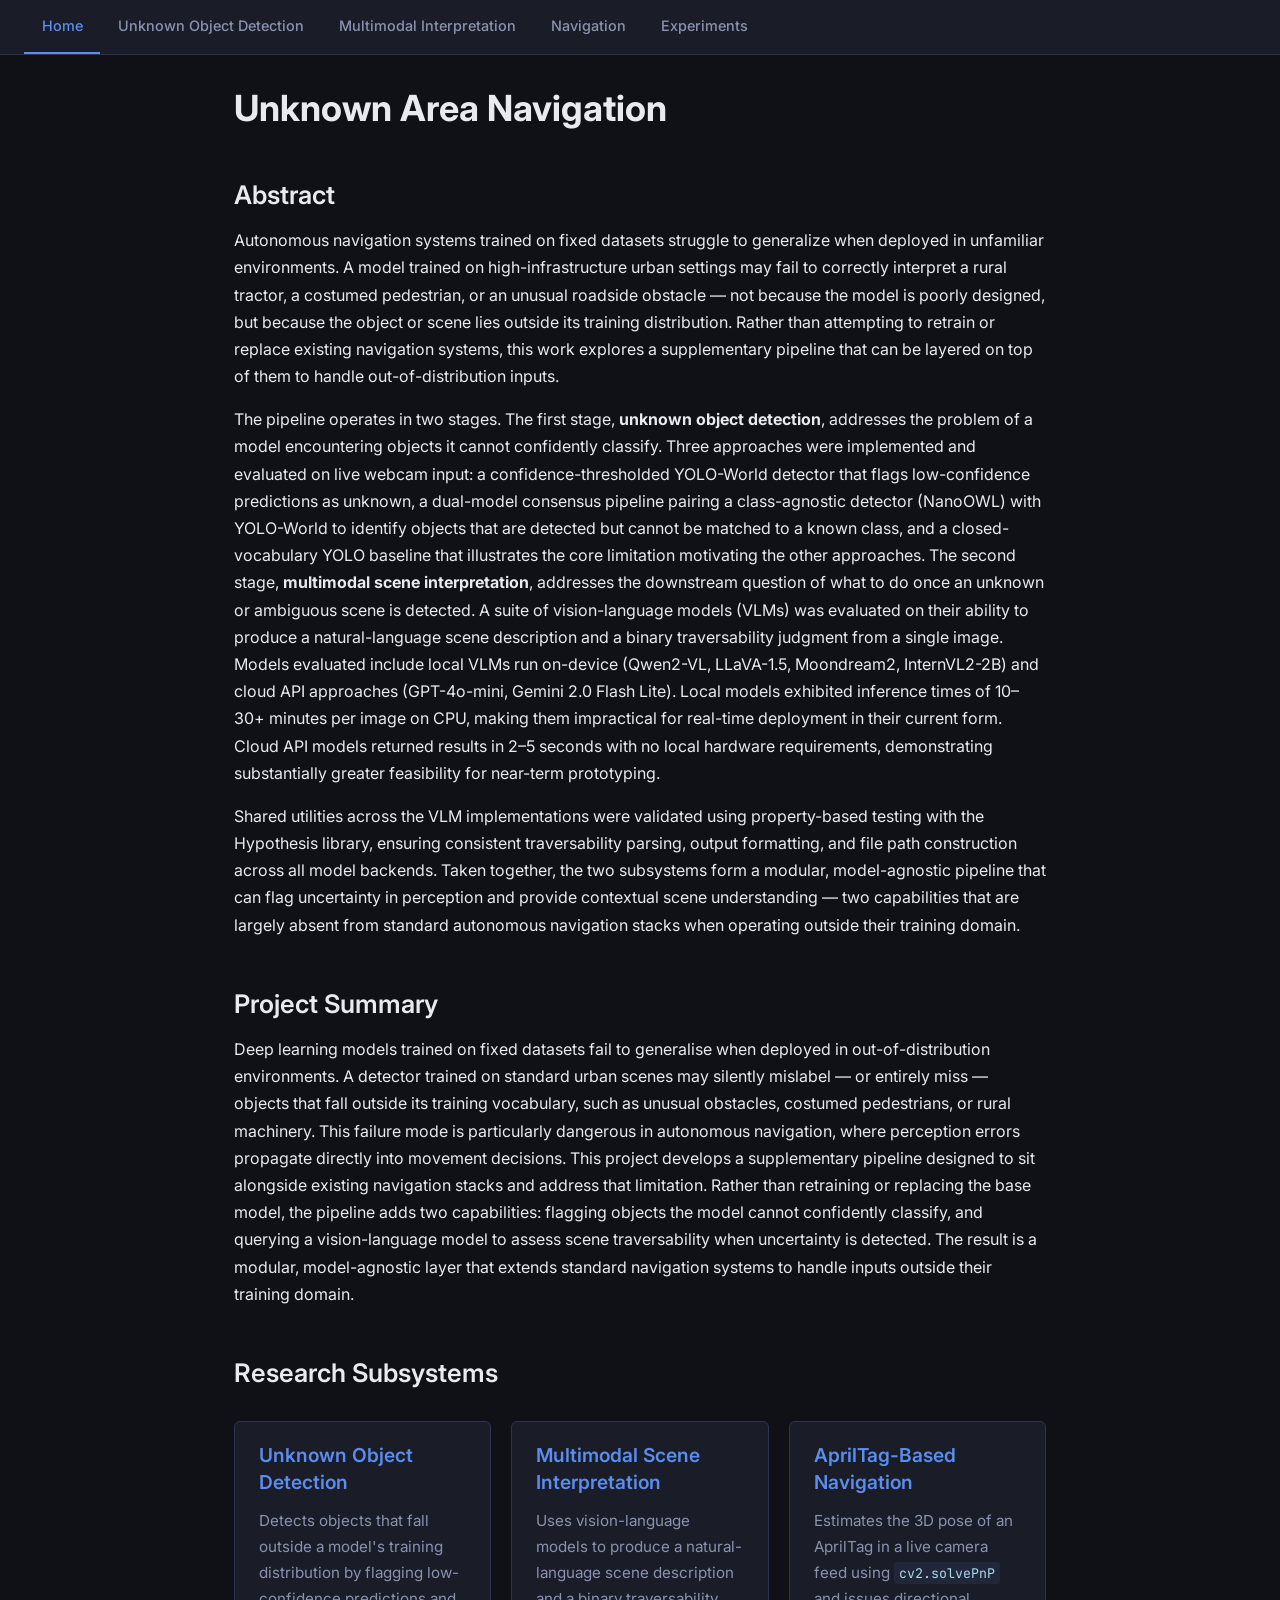
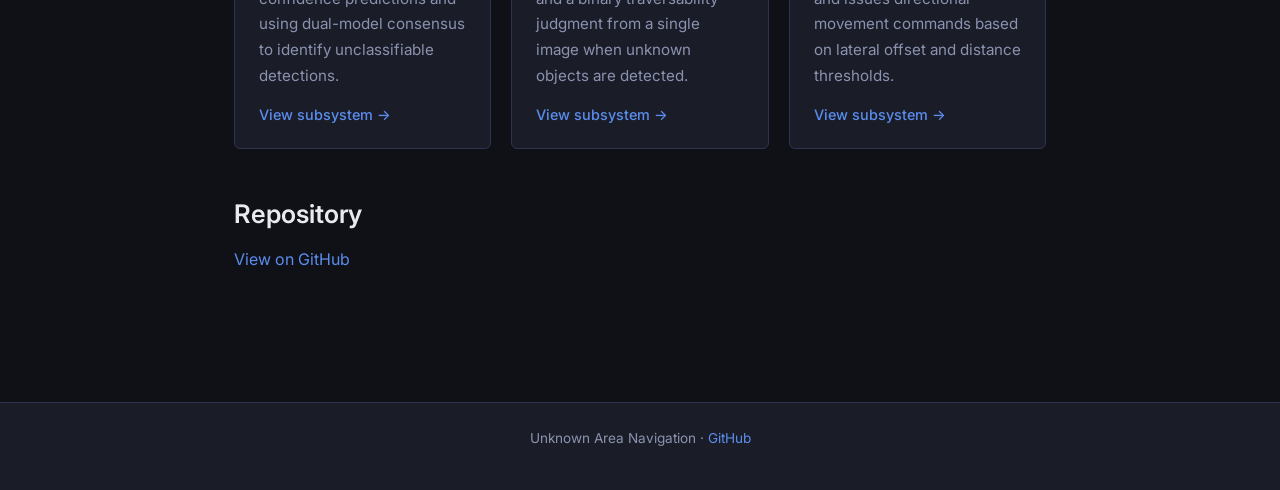
==== index.html @ c80841e6 "feat * added pages setup" ====
<!DOCTYPE html>
<html lang="en">
<head>
  <meta charset="UTF-8">
  <meta name="viewport" content="width=device-width, initial-scale=1">
  <title>Unknown Area Navigation</title>
  <link rel="preconnect" href="https://fonts.googleapis.com">
  <link rel="preconnect" href="https://fonts.gstatic.com" crossorigin>
  <link href="https://fonts.googleapis.com/css2?family=Inter:wght@400;500;600;700&family=JetBrains+Mono:wght@400&display=swap" rel="stylesheet">
  <link rel="stylesheet" href="assets/css/style.css">
</head>
<body>

  <nav class="site-nav">
    <a href="index.html" class="nav-active">Home</a>
    <a href="pages/unknown-object-detection.html">Unknown Object Detection</a>
    <a href="pages/multimodal-interpretation.html">Multimodal Interpretation</a>
    <a href="pages/navigation.html">Navigation</a>
    <a href="pages/experiments.html">Experiments</a>
  </nav>

  <main class="page-content">
    <h1>Unknown Area Navigation</h1>

    <section id="abstract">
      <h2>Abstract</h2>
      <p>
        Autonomous navigation systems trained on fixed datasets struggle to generalize when deployed
        in unfamiliar environments. A model trained on high-infrastructure urban settings may fail to
        correctly interpret a rural tractor, a costumed pedestrian, or an unusual roadside obstacle —
        not because the model is poorly designed, but because the object or scene lies outside its
        training distribution. Rather than attempting to retrain or replace existing navigation
        systems, this work explores a supplementary pipeline that can be layered on top of them to
        handle out-of-distribution inputs.
      </p>
      <p>
        The pipeline operates in two stages. The first stage, <strong>unknown object detection</strong>,
        addresses the problem of a model encountering objects it cannot confidently classify. Three
        approaches were implemented and evaluated on live webcam input: a confidence-thresholded
        YOLO-World detector that flags low-confidence predictions as unknown, a dual-model consensus
        pipeline pairing a class-agnostic detector (NanoOWL) with YOLO-World to identify objects
        that are detected but cannot be matched to a known class, and a closed-vocabulary YOLO
        baseline that illustrates the core limitation motivating the other approaches. The second
        stage, <strong>multimodal scene interpretation</strong>, addresses the downstream question of
        what to do once an unknown or ambiguous scene is detected. A suite of vision-language models
        (VLMs) was evaluated on their ability to produce a natural-language scene description and a
        binary traversability judgment from a single image. Models evaluated include local VLMs run
        on-device (Qwen2-VL, LLaVA-1.5, Moondream2, InternVL2-2B) and cloud API approaches
        (GPT-4o-mini, Gemini 2.0 Flash Lite). Local models exhibited inference times of 10–30+
        minutes per image on CPU, making them impractical for real-time deployment in their current
        form. Cloud API models returned results in 2–5 seconds with no local hardware requirements,
        demonstrating substantially greater feasibility for near-term prototyping.
      </p>
      <p>
        Shared utilities across the VLM implementations were validated using property-based testing
        with the Hypothesis library, ensuring consistent traversability parsing, output formatting,
        and file path construction across all model backends. Taken together, the two subsystems form
        a modular, model-agnostic pipeline that can flag uncertainty in perception and provide
        contextual scene understanding — two capabilities that are largely absent from standard
        autonomous navigation stacks when operating outside their training domain.
      </p>
    </section>

    <section id="summary">
      <h2>Project Summary</h2>
      <p>
        Deep learning models trained on fixed datasets fail to generalise when deployed in
        out-of-distribution environments. A detector trained on standard urban scenes may silently
        mislabel — or entirely miss — objects that fall outside its training vocabulary, such as
        unusual obstacles, costumed pedestrians, or rural machinery. This failure mode is
        particularly dangerous in autonomous navigation, where perception errors propagate directly
        into movement decisions. This project develops a supplementary pipeline designed to sit
        alongside existing navigation stacks and address that limitation. Rather than retraining
        or replacing the base model, the pipeline adds two capabilities: flagging objects the
        model cannot confidently classify, and querying a vision-language model to assess scene
        traversability when uncertainty is detected. The result is a modular, model-agnostic layer
        that extends standard navigation systems to handle inputs outside their training domain.
      </p>
    </section>

    <section id="subsystems">
      <h2>Research Subsystems</h2>
      <div class="subsystem-grid">

        <div class="subsystem-card">
          <h3>Unknown Object Detection</h3>
          <p>
            Detects objects that fall outside a model's training distribution by flagging
            low-confidence predictions and using dual-model consensus to identify unclassifiable
            detections.
          </p>
          <a href="pages/unknown-object-detection.html">View subsystem →</a>
        </div>

        <div class="subsystem-card">
          <h3>Multimodal Scene Interpretation</h3>
          <p>
            Uses vision-language models to produce a natural-language scene description and a
            binary traversability judgment from a single image when unknown objects are detected.
          </p>
          <a href="pages/multimodal-interpretation.html">View subsystem →</a>
        </div>

        <div class="subsystem-card">
          <h3>AprilTag-Based Navigation</h3>
          <p>
            Estimates the 3D pose of an AprilTag in a live camera feed using
            <code>cv2.solvePnP</code> and issues directional movement commands based on lateral
            offset and distance thresholds.
          </p>
          <a href="pages/navigation.html">View subsystem →</a>
        </div>

      </div>
    </section>

    <section id="links">
      <h2>Repository</h2>
      <p>
        <a href="https://github.com/ivantorriani/unknown-area-navigation">View on GitHub</a>
      </p>
    </section>

  </main>

  <footer class="site-footer">
    <p>Unknown Area Navigation · <a href="https://github.com/ivantorriani/unknown-area-navigation">GitHub</a></p>
  </footer>

</body>
</html>
---- assets/css/style.css ----
/*
 * style.css — Shared stylesheet for Unknown Area Navigation research website
 *
 * Google Fonts (loaded via <link> in each HTML <head>):
 *   Inter:       https://fonts.googleapis.com/css2?family=Inter:wght@400;500;600;700&display=swap
 *   JetBrains Mono: https://fonts.googleapis.com/css2?family=JetBrains+Mono:wght@400&display=swap
 */

/* ─── Custom Properties ─────────────────────────────────────────────────── */

:root {
  --bg:              #0f1117;
  --surface:         #1a1d27;
  --surface-raised:  #22263a;
  --border:          #2e3350;
  --text-primary:    #e8eaf0;
  --text-secondary:  #8b92b0;
  --accent:          #5b8dee;
  --accent-hover:    #7aa3f5;
  --success-tint:    #1e3a2f;
  --error-tint:      #3a1e1e;
}

/* ─── Reset / Base ───────────────────────────────────────────────────────── */

*,
*::before,
*::after {
  box-sizing: border-box;
  margin: 0;
  padding: 0;
}

html {
  scroll-behavior: smooth;
}

body {
  background-color: var(--bg);
  color: var(--text-primary);
  font-family: 'Inter', system-ui, -apple-system, sans-serif;
  font-size: 1rem;
  line-height: 1.7;
  min-height: 100vh;
}

/* ─── Typography ─────────────────────────────────────────────────────────── */

h1 {
  font-size: 2.25rem;
  font-weight: 700;
  line-height: 1.2;
  margin-bottom: 1.5rem;
}

h2 {
  font-size: 1.6rem;
  font-weight: 600;
  line-height: 1.3;
  margin-top: 3rem;
  margin-bottom: 1rem;
}

h3 {
  font-size: 1.2rem;
  font-weight: 600;
  line-height: 1.4;
  margin-top: 1.5rem;
  margin-bottom: 0.75rem;
}

p {
  margin-bottom: 1rem;
}

ul,
ol {
  margin-bottom: 1rem;
  padding-left: 1.5rem;
}

li {
  margin-bottom: 0.35rem;
}

a {
  color: var(--accent);
  text-decoration: none;
  transition: color 0.15s;
}

a:hover {
  color: var(--accent-hover);
}

/* ─── Navigation Bar ─────────────────────────────────────────────────────── */

.site-nav {
  position: sticky;
  top: 0;
  background: var(--surface);
  border-bottom: 1px solid var(--border);
  padding: 0 1.5rem;
  display: flex;
  flex-wrap: wrap;
  gap: 0;
  z-index: 100;
}

.site-nav a {
  display: inline-block;
  padding: 0.85rem 1.1rem;
  color: var(--text-secondary);
  text-decoration: none;
  font-size: 0.9rem;
  font-weight: 500;
  border-bottom: 2px solid transparent;
  transition: color 0.15s, border-color 0.15s;
  white-space: nowrap;
}

.site-nav a:hover {
  color: var(--text-primary);
  border-bottom-color: transparent;
}

.site-nav a.nav-active {
  color: var(--accent);
  border-bottom-color: var(--accent);
}

/* ─── Page Content ───────────────────────────────────────────────────────── */

.page-content {
  max-width: 860px;
  margin: 0 auto;
  padding: 2rem 1.5rem;
}

/* ─── Footer ─────────────────────────────────────────────────────────────── */

.site-footer {
  background: var(--surface);
  border-top: 1px solid var(--border);
  padding: 1.5rem;
  text-align: center;
  color: var(--text-secondary);
  font-size: 0.85rem;
  margin-top: 4rem;
}

.site-footer a {
  color: var(--accent);
}

.site-footer a:hover {
  color: var(--accent-hover);
}

/* ─── Tables ─────────────────────────────────────────────────────────────── */

.table-wrapper {
  overflow-x: auto;
  margin-bottom: 1.5rem;
  border-radius: 4px;
}

.data-table {
  width: 100%;
  border-collapse: collapse;
  font-size: 0.9rem;
}

.data-table th {
  background: var(--surface-raised);
  color: var(--text-primary);
  font-weight: 600;
  text-align: left;
  padding: 0.65rem 0.9rem;
  border: 1px solid var(--border);
}

.data-table td {
  padding: 0.6rem 0.9rem;
  border: 1px solid var(--border);
  color: #c8cce0;
}

.data-table tbody tr:nth-child(even) {
  background: var(--surface);
}

.data-table tbody tr:hover {
  background: var(--surface-raised);
}

/* Result row classes for experiments accuracy table */
.data-table tr.result-correct {
  background: var(--success-tint);
}

.data-table tr.result-incorrect {
  background: var(--error-tint);
}

/* Keep result row colors on hover */
.data-table tr.result-correct:hover {
  background: var(--success-tint);
  filter: brightness(1.1);
}

.data-table tr.result-incorrect:hover {
  background: var(--error-tint);
  filter: brightness(1.1);
}

/* ─── Inline Code ────────────────────────────────────────────────────────── */

code {
  font-family: 'JetBrains Mono', 'Fira Code', 'Cascadia Code', monospace;
  font-size: 0.875em;
  background: var(--surface-raised);
  color: #a8d8ea;
  padding: 0.15em 0.4em;
  border-radius: 3px;
}

/* ─── Subsystem Cards (Landing Page) ─────────────────────────────────────── */

.subsystem-grid {
  display: grid;
  grid-template-columns: repeat(auto-fit, minmax(240px, 1fr));
  gap: 1.25rem;
  margin: 2rem 0;
}

.subsystem-card {
  background: var(--surface);
  border: 1px solid var(--border);
  border-radius: 6px;
  padding: 1.25rem 1.5rem;
}

.subsystem-card h3 {
  margin-top: 0;
  color: var(--accent);
}

.subsystem-card p {
  color: var(--text-secondary);
  font-size: 0.95rem;
  margin-bottom: 0.75rem;
}

.subsystem-card a {
  font-size: 0.9rem;
  font-weight: 500;
}

/* ─── Utility ────────────────────────────────────────────────────────────── */

.table-note {
  font-size: 0.85rem;
  color: var(--text-secondary);
  margin-top: 0.5rem;
}

section {
  margin-bottom: 2rem;
}

/* ─── Responsive / No Horizontal Overflow ────────────────────────────────── */

@media (min-width: 1024px) {
  body {
    overflow-x: hidden;
  }

  .page-content {
    /* Already constrained to 860px; ensure no overflow at wide viewports */
    width: 100%;
  }
}

@media (max-width: 600px) {
  h1 {
    font-size: 1.75rem;
  }

  h2 {
    font-size: 1.35rem;
  }

  .site-nav {
    padding: 0 0.5rem;
  }

  .site-nav a {
    padding: 0.7rem 0.6rem;
    font-size: 0.8rem;
  }

  .page-content {
    padding: 1.5rem 1rem;
  }
}
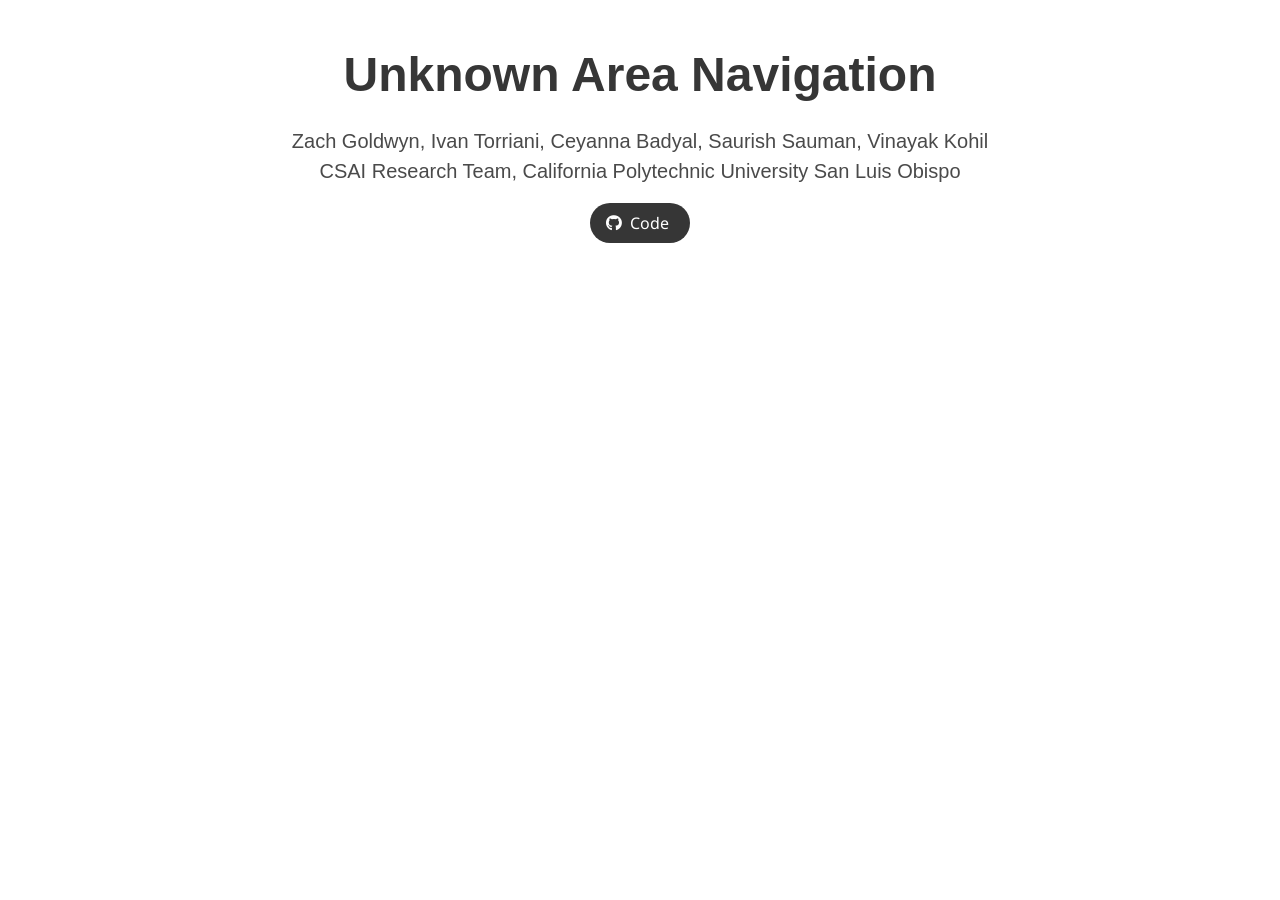
==== commit fe894d52: "Add Nerfies-style landing page and remove stale pages Landing page now uses the Nerfies template (ti" ====
--- a/index.html
+++ b/index.html
@@ -1,131 +1,63 @@
 <!DOCTYPE html>
 <html lang="en">
 <head>
-  <meta charset="UTF-8">
+  <meta charset="utf-8">
   <meta name="viewport" content="width=device-width, initial-scale=1">
   <title>Unknown Area Navigation</title>
-  <link rel="preconnect" href="https://fonts.googleapis.com">
-  <link rel="preconnect" href="https://fonts.gstatic.com" crossorigin>
-  <link href="https://fonts.googleapis.com/css2?family=Inter:wght@400;500;600;700&family=JetBrains+Mono:wght@400&display=swap" rel="stylesheet">
-  <link rel="stylesheet" href="assets/css/style.css">
+
+  <link href="https://fonts.googleapis.com/css?family=Google+Sans|Noto+Sans|Castoro" rel="stylesheet">
+  <link rel="stylesheet" href="assets/css/bulma.min.css">
+  <link rel="stylesheet" href="https://cdnjs.cloudflare.com/ajax/libs/font-awesome/6.4.0/css/all.min.css">
+  <link rel="stylesheet" href="assets/css/nerfies.css">
 </head>
 <body>
 
-  <nav class="site-nav">
-    <a href="index.html" class="nav-active">Home</a>
-    <a href="pages/unknown-object-detection.html">Unknown Object Detection</a>
-    <a href="pages/multimodal-interpretation.html">Multimodal Interpretation</a>
-    <a href="pages/navigation.html">Navigation</a>
-    <a href="pages/experiments.html">Experiments</a>
-  </nav>
+<section class="hero">
+  <div class="hero-body">
+    <div class="container is-max-desktop">
+      <div class="columns is-centered">
+        <div class="column has-text-centered">
+          <h1 class="title is-1 publication-title">Unknown Area Navigation</h1>
+          <div class="is-size-5 publication-authors">
+            <span class="author-block">Zach Goldwyn,</span>
+            <span class="author-block">Ivan Torriani,</span>
+            <span class="author-block">Ceyanna Badyal,</span>
+            <span class="author-block">Saurish Sauman,</span>
+            <span class="author-block">Vinayak Kohil</span>
+          </div>
 
-  <main class="page-content">
-    <h1>Unknown Area Navigation</h1>
+          <div class="is-size-5 publication-authors">
+            <span class="author-block">CSAI Research Team, California Polytechnic University San Luis Obispo</span>
+          </div>
 
-    <section id="abstract">
-      <h2>Abstract</h2>
-      <p>
-        Autonomous navigation systems trained on fixed datasets struggle to generalize when deployed
-        in unfamiliar environments. A model trained on high-infrastructure urban settings may fail to
-        correctly interpret a rural tractor, a costumed pedestrian, or an unusual roadside obstacle —
-        not because the model is poorly designed, but because the object or scene lies outside its
-        training distribution. Rather than attempting to retrain or replace existing navigation
-        systems, this work explores a supplementary pipeline that can be layered on top of them to
-        handle out-of-distribution inputs.
-      </p>
-      <p>
-        The pipeline operates in two stages. The first stage, <strong>unknown object detection</strong>,
-        addresses the problem of a model encountering objects it cannot confidently classify. Three
-        approaches were implemented and evaluated on live webcam input: a confidence-thresholded
-        YOLO-World detector that flags low-confidence predictions as unknown, a dual-model consensus
-        pipeline pairing a class-agnostic detector (NanoOWL) with YOLO-World to identify objects
-        that are detected but cannot be matched to a known class, and a closed-vocabulary YOLO
-        baseline that illustrates the core limitation motivating the other approaches. The second
-        stage, <strong>multimodal scene interpretation</strong>, addresses the downstream question of
-        what to do once an unknown or ambiguous scene is detected. A suite of vision-language models
-        (VLMs) was evaluated on their ability to produce a natural-language scene description and a
-        binary traversability judgment from a single image. Models evaluated include local VLMs run
-        on-device (Qwen2-VL, LLaVA-1.5, Moondream2, InternVL2-2B) and cloud API approaches
-        (GPT-4o-mini, Gemini 2.0 Flash Lite). Local models exhibited inference times of 10–30+
-        minutes per image on CPU, making them impractical for real-time deployment in their current
-        form. Cloud API models returned results in 2–5 seconds with no local hardware requirements,
-        demonstrating substantially greater feasibility for near-term prototyping.
-      </p>
-      <p>
-        Shared utilities across the VLM implementations were validated using property-based testing
-        with the Hypothesis library, ensuring consistent traversability parsing, output formatting,
-        and file path construction across all model backends. Taken together, the two subsystems form
-        a modular, model-agnostic pipeline that can flag uncertainty in perception and provide
-        contextual scene understanding — two capabilities that are largely absent from standard
-        autonomous navigation stacks when operating outside their training domain.
-      </p>
-    </section>
+          <div class="column has-text-centered">
+            <div class="publication-links">
+              <span class="link-block">
+                <a href="https://github.com/calpoly-csai/unknown-area-navigation"
+                   class="external-link button is-normal is-rounded is-dark">
+                  <span class="icon">
+                      <i class="fab fa-github"></i>
+                  </span>
+                  <span>Code</span>
+                </a>
+              </span>
+            </div>
+          </div>
+        </div>
+      </div>
+    </div>
+  </div>
+</section>
 
-    <section id="summary">
-      <h2>Project Summary</h2>
-      <p>
-        Deep learning models trained on fixed datasets fail to generalise when deployed in
-        out-of-distribution environments. A detector trained on standard urban scenes may silently
-        mislabel — or entirely miss — objects that fall outside its training vocabulary, such as
-        unusual obstacles, costumed pedestrians, or rural machinery. This failure mode is
-        particularly dangerous in autonomous navigation, where perception errors propagate directly
-        into movement decisions. This project develops a supplementary pipeline designed to sit
-        alongside existing navigation stacks and address that limitation. Rather than retraining
-        or replacing the base model, the pipeline adds two capabilities: flagging objects the
-        model cannot confidently classify, and querying a vision-language model to assess scene
-        traversability when uncertainty is detected. The result is a modular, model-agnostic layer
-        that extends standard navigation systems to handle inputs outside their training domain.
-      </p>
-    </section>
-
-    <section id="subsystems">
-      <h2>Research Subsystems</h2>
-      <div class="subsystem-grid">
-
-        <div class="subsystem-card">
-          <h3>Unknown Object Detection</h3>
-          <p>
-            Detects objects that fall outside a model's training distribution by flagging
-            low-confidence predictions and using dual-model consensus to identify unclassifiable
-            detections.
-          </p>
-          <a href="pages/unknown-object-detection.html">View subsystem →</a>
-        </div>
-
-        <div class="subsystem-card">
-          <h3>Multimodal Scene Interpretation</h3>
-          <p>
-            Uses vision-language models to produce a natural-language scene description and a
-            binary traversability judgment from a single image when unknown objects are detected.
-          </p>
-          <a href="pages/multimodal-interpretation.html">View subsystem →</a>
-        </div>
-
-        <div class="subsystem-card">
-          <h3>AprilTag-Based Navigation</h3>
-          <p>
-            Estimates the 3D pose of an AprilTag in a live camera feed using
-            <code>cv2.solvePnP</code> and issues directional movement commands based on lateral
-            offset and distance thresholds.
-          </p>
-          <a href="pages/navigation.html">View subsystem →</a>
-        </div>
-
-      </div>
-    </section>
-
-    <section id="links">
-      <h2>Repository</h2>
-      <p>
-        <a href="https://github.com/ivantorriani/unknown-area-navigation">View on GitHub</a>
-      </p>
-    </section>
-
-  </main>
-
-  <footer class="site-footer">
-    <p>Unknown Area Navigation · <a href="https://github.com/ivantorriani/unknown-area-navigation">GitHub</a></p>
-  </footer>
+<section class="hero teaser">
+  <div class="container is-max-desktop">
+    <div class="hero-body">
+      <video id="teaser" autoplay muted loop playsinline height="100%">
+        <source src="src/demo/demo.mp4" type="video/mp4">
+      </video>
+    </div>
+  </div>
+</section>
 
 </body>
 </html>
--- a/assets/css/nerfies.css
+++ b/assets/css/nerfies.css
@@ -0,0 +1,157 @@
+body {
+  font-family: 'Noto Sans', sans-serif;
+}
+
+
+.footer .icon-link {
+    font-size: 25px;
+    color: #000;
+}
+
+.link-block a {
+    margin-top: 5px;
+    margin-bottom: 5px;
+}
+
+.dnerf {
+  font-variant: small-caps;
+}
+
+
+.teaser .hero-body {
+  padding-top: 0;
+  padding-bottom: 3rem;
+}
+
+.teaser {
+  font-family: 'Google Sans', sans-serif;
+}
+
+
+.publication-title {
+}
+
+.publication-banner {
+  max-height: parent;
+
+}
+
+.publication-banner video {
+  position: relative;
+  left: auto;
+  top: auto;
+  transform: none;
+  object-fit: fit;
+}
+
+.publication-header .hero-body {
+}
+
+.publication-title {
+    font-family: 'Google Sans', sans-serif;
+}
+
+.publication-authors {
+    font-family: 'Google Sans', sans-serif;
+}
+
+.publication-venue {
+    color: #555;
+    width: fit-content;
+    font-weight: bold;
+}
+
+.publication-awards {
+    color: #ff3860;
+    width: fit-content;
+    font-weight: bolder;
+}
+
+.publication-authors {
+}
+
+.publication-authors a {
+   color: hsl(204, 86%, 53%) !important;
+}
+
+.publication-authors a:hover {
+    text-decoration: underline;
+}
+
+.author-block {
+  display: inline-block;
+}
+
+.publication-banner img {
+}
+
+.publication-authors {
+  /*color: #4286f4;*/
+}
+
+.publication-video {
+    position: relative;
+    width: 100%;
+    height: 0;
+    padding-bottom: 56.25%;
+
+    overflow: hidden;
+    border-radius: 10px !important;
+}
+
+.publication-video iframe {
+    position: absolute;
+    top: 0;
+    left: 0;
+    width: 100%;
+    height: 100%;
+}
+
+.publication-body img {
+}
+
+.results-carousel {
+  overflow: hidden;
+}
+
+.results-carousel .item {
+  margin: 5px;
+  overflow: hidden;
+  border: 1px solid #bbb;
+  border-radius: 10px;
+  padding: 0;
+  font-size: 0;
+}
+
+.results-carousel video {
+  margin: 0;
+}
+
+
+.interpolation-panel {
+  background: #f5f5f5;
+  border-radius: 10px;
+}
+
+.interpolation-panel .interpolation-image {
+  width: 100%;
+  border-radius: 5px;
+}
+
+.interpolation-video-column {
+}
+
+.interpolation-panel .slider {
+  margin: 0 !important;
+}
+
+.interpolation-panel .slider {
+  margin: 0 !important;
+}
+
+#interpolation-image-wrapper {
+  width: 100%;
+}
+#interpolation-image-wrapper img {
+  border-radius: 5px;
+}
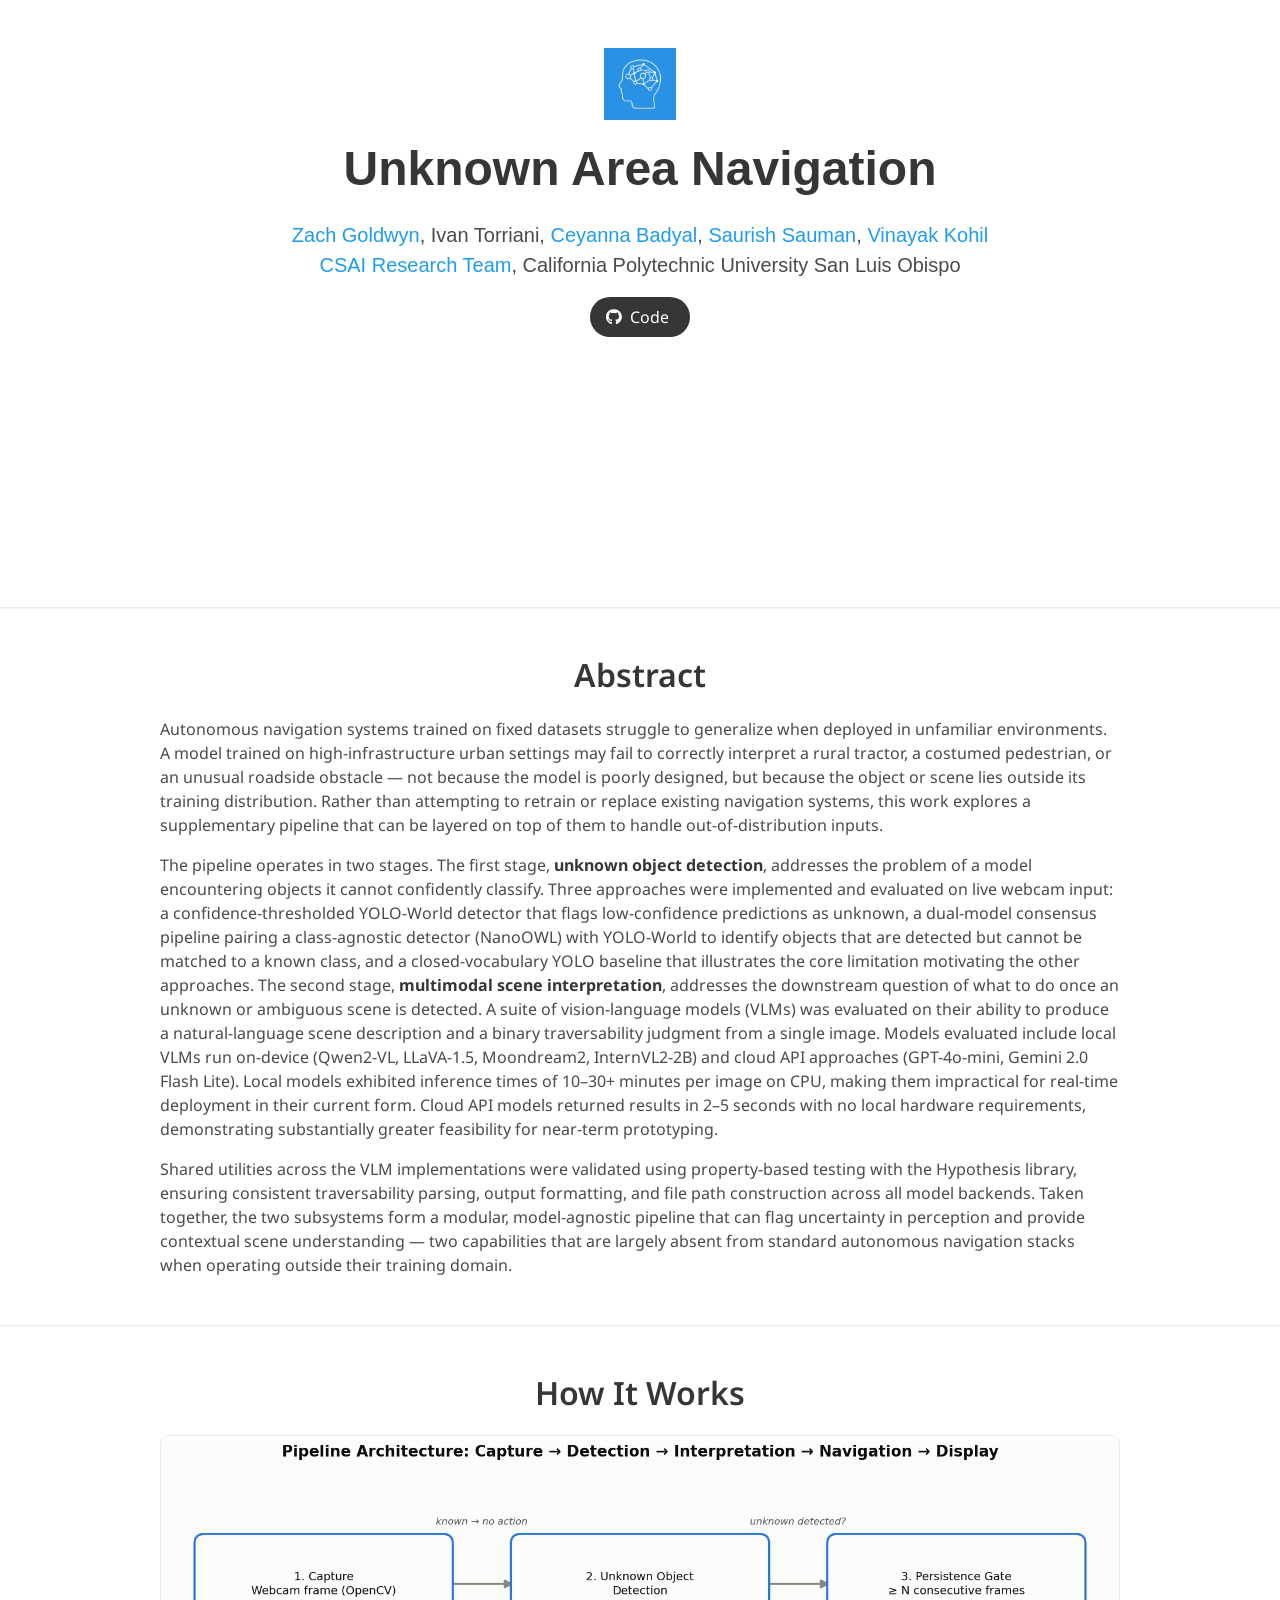
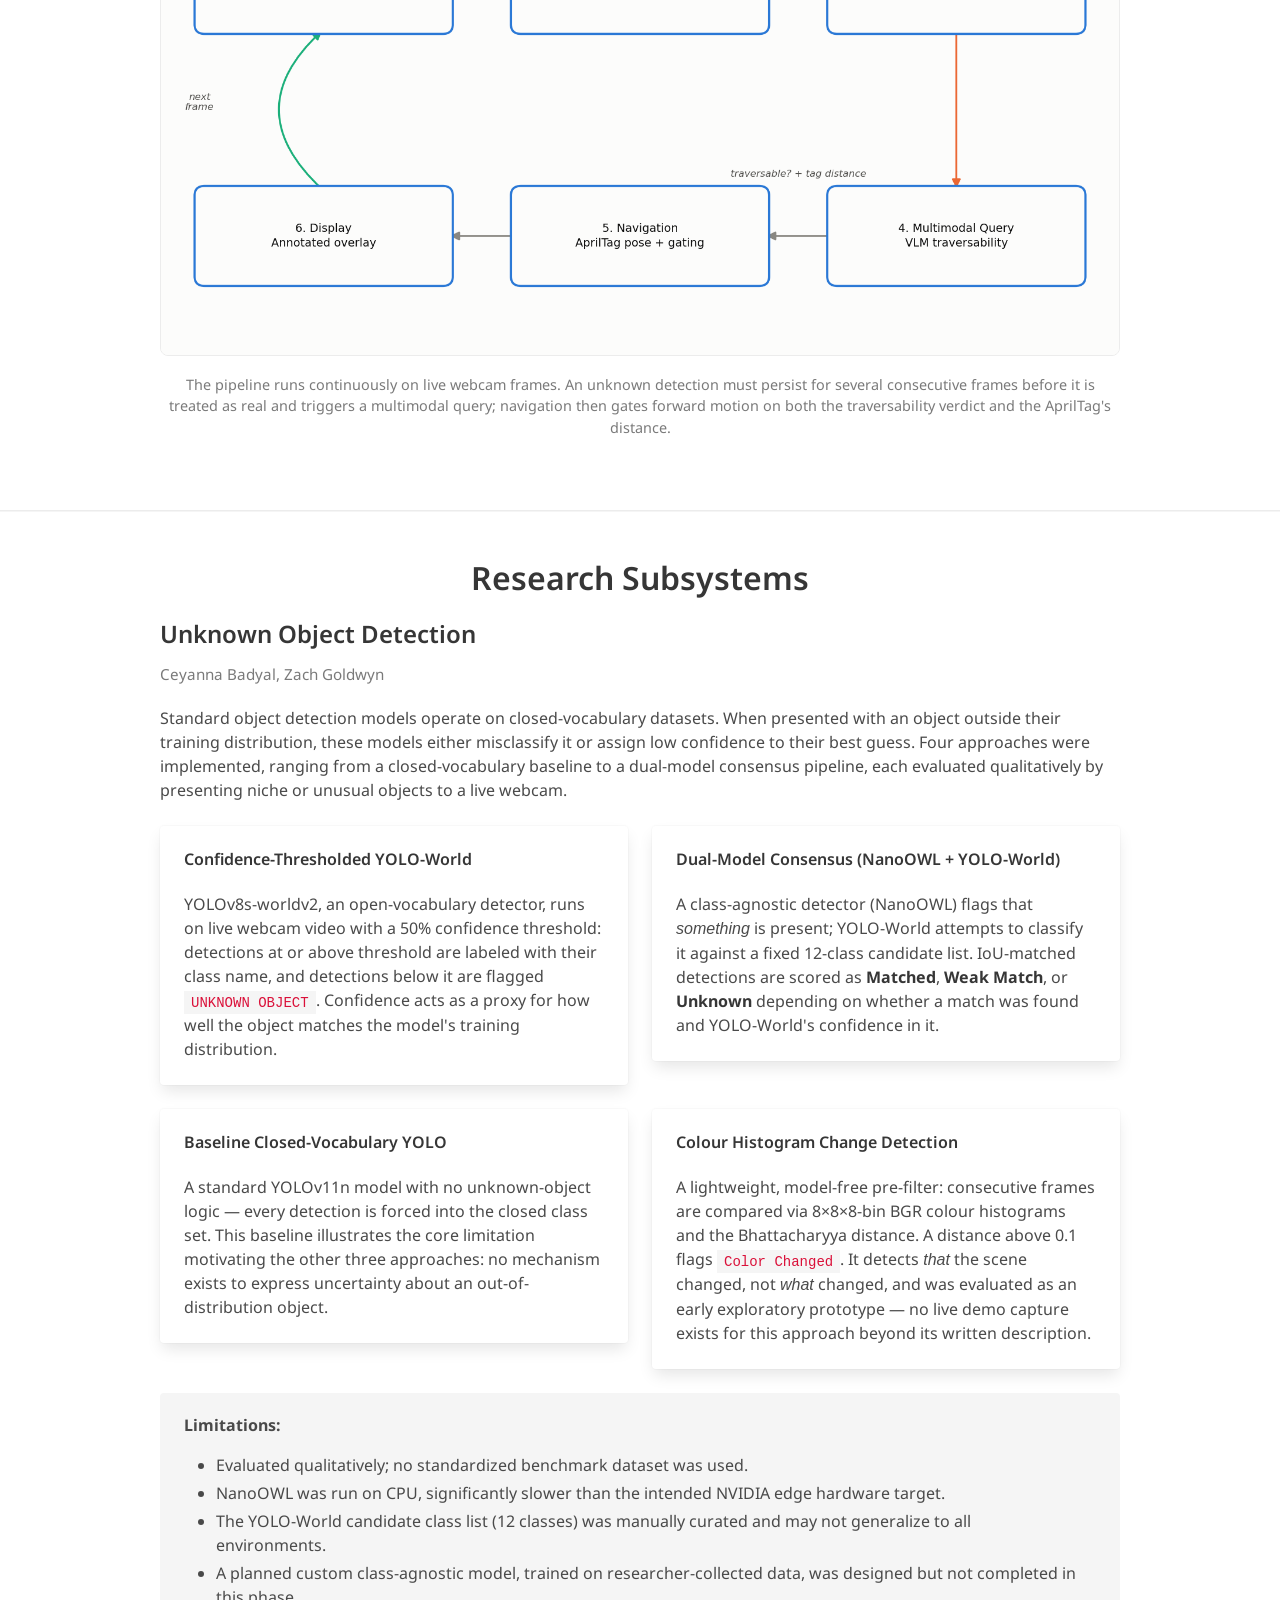
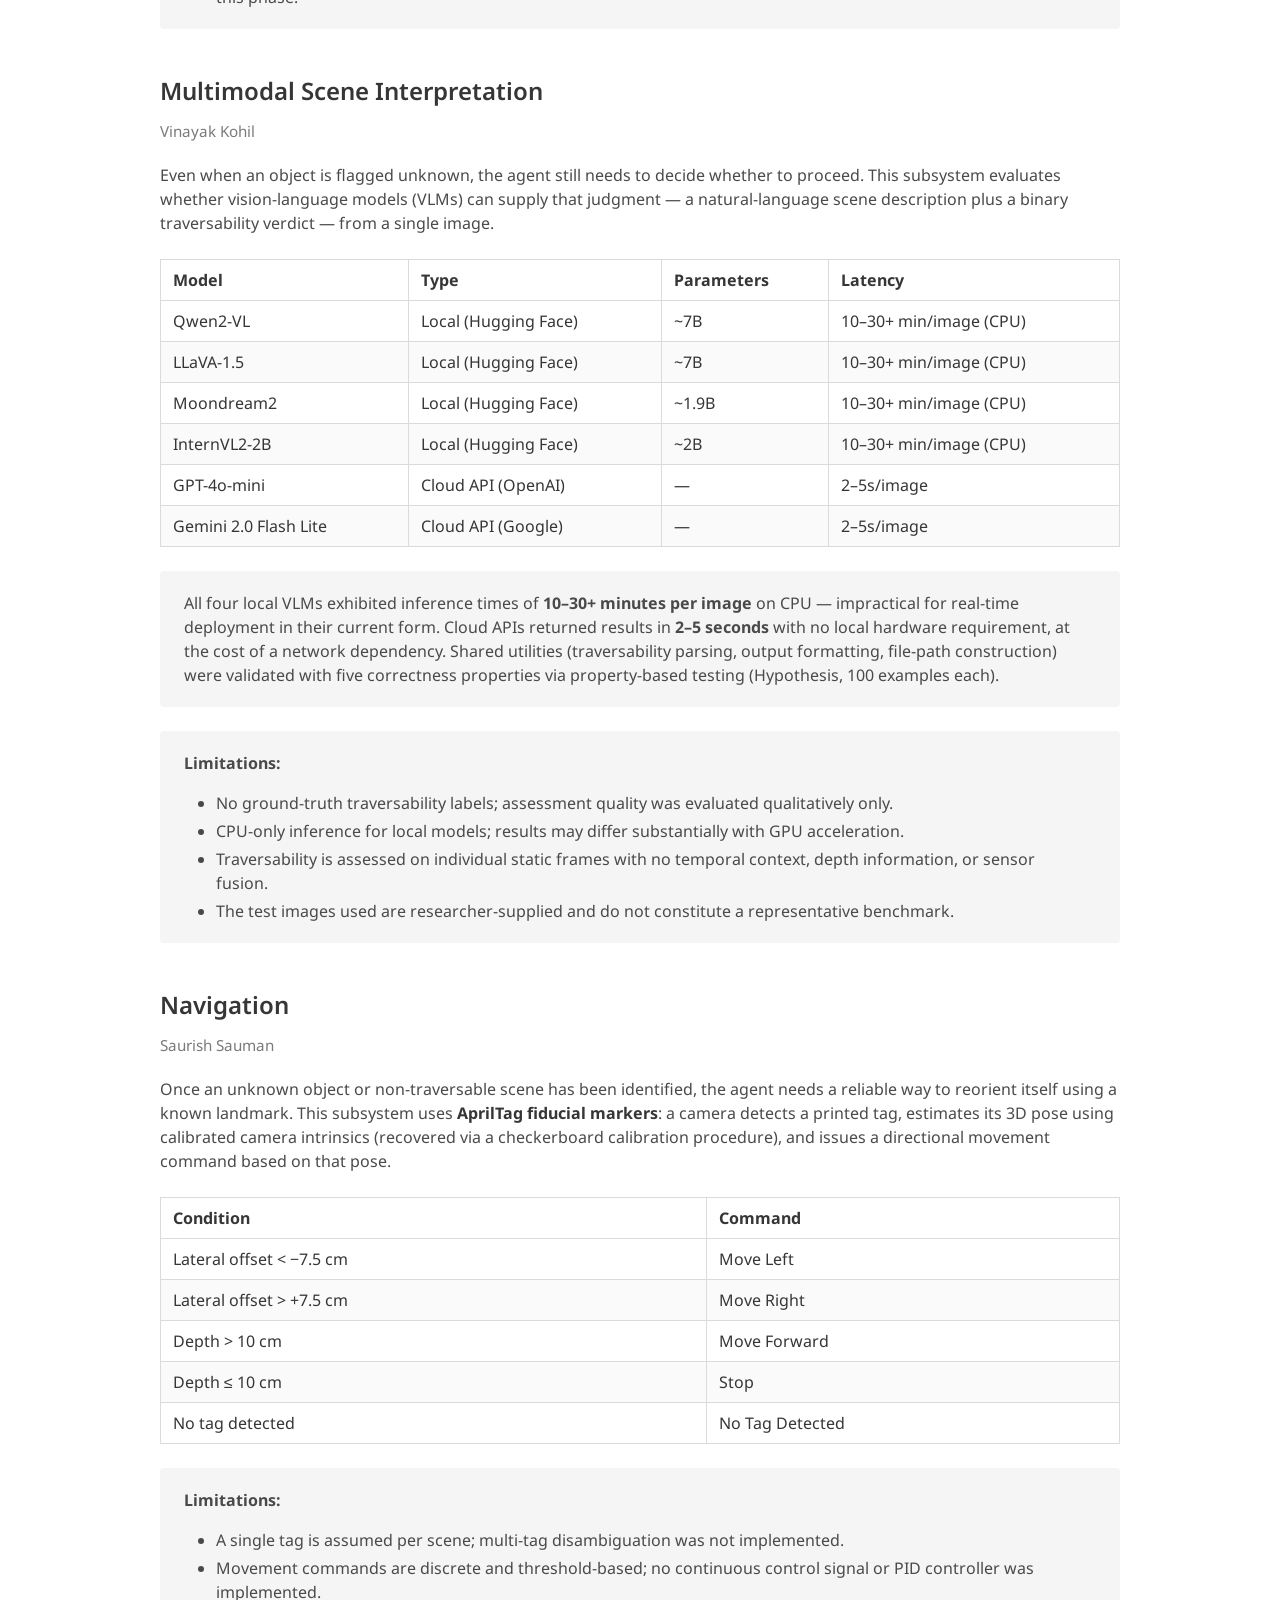
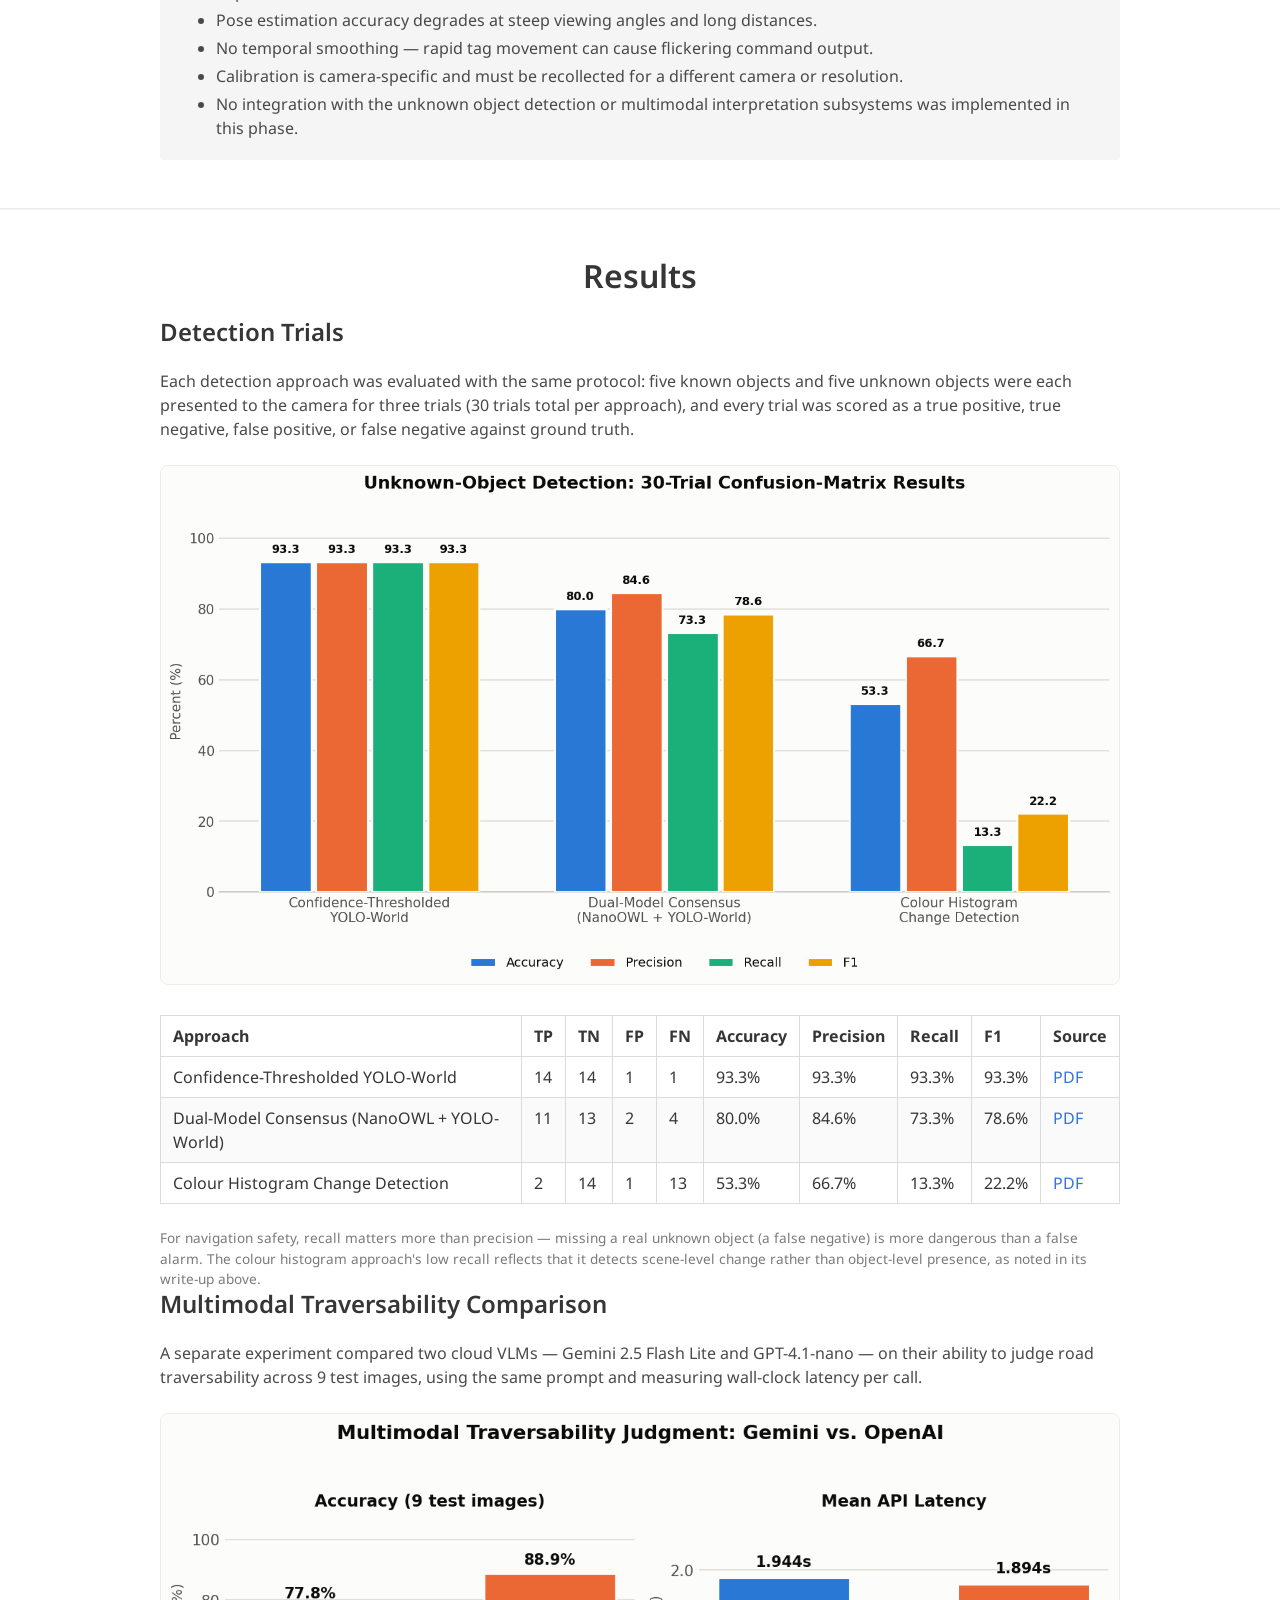
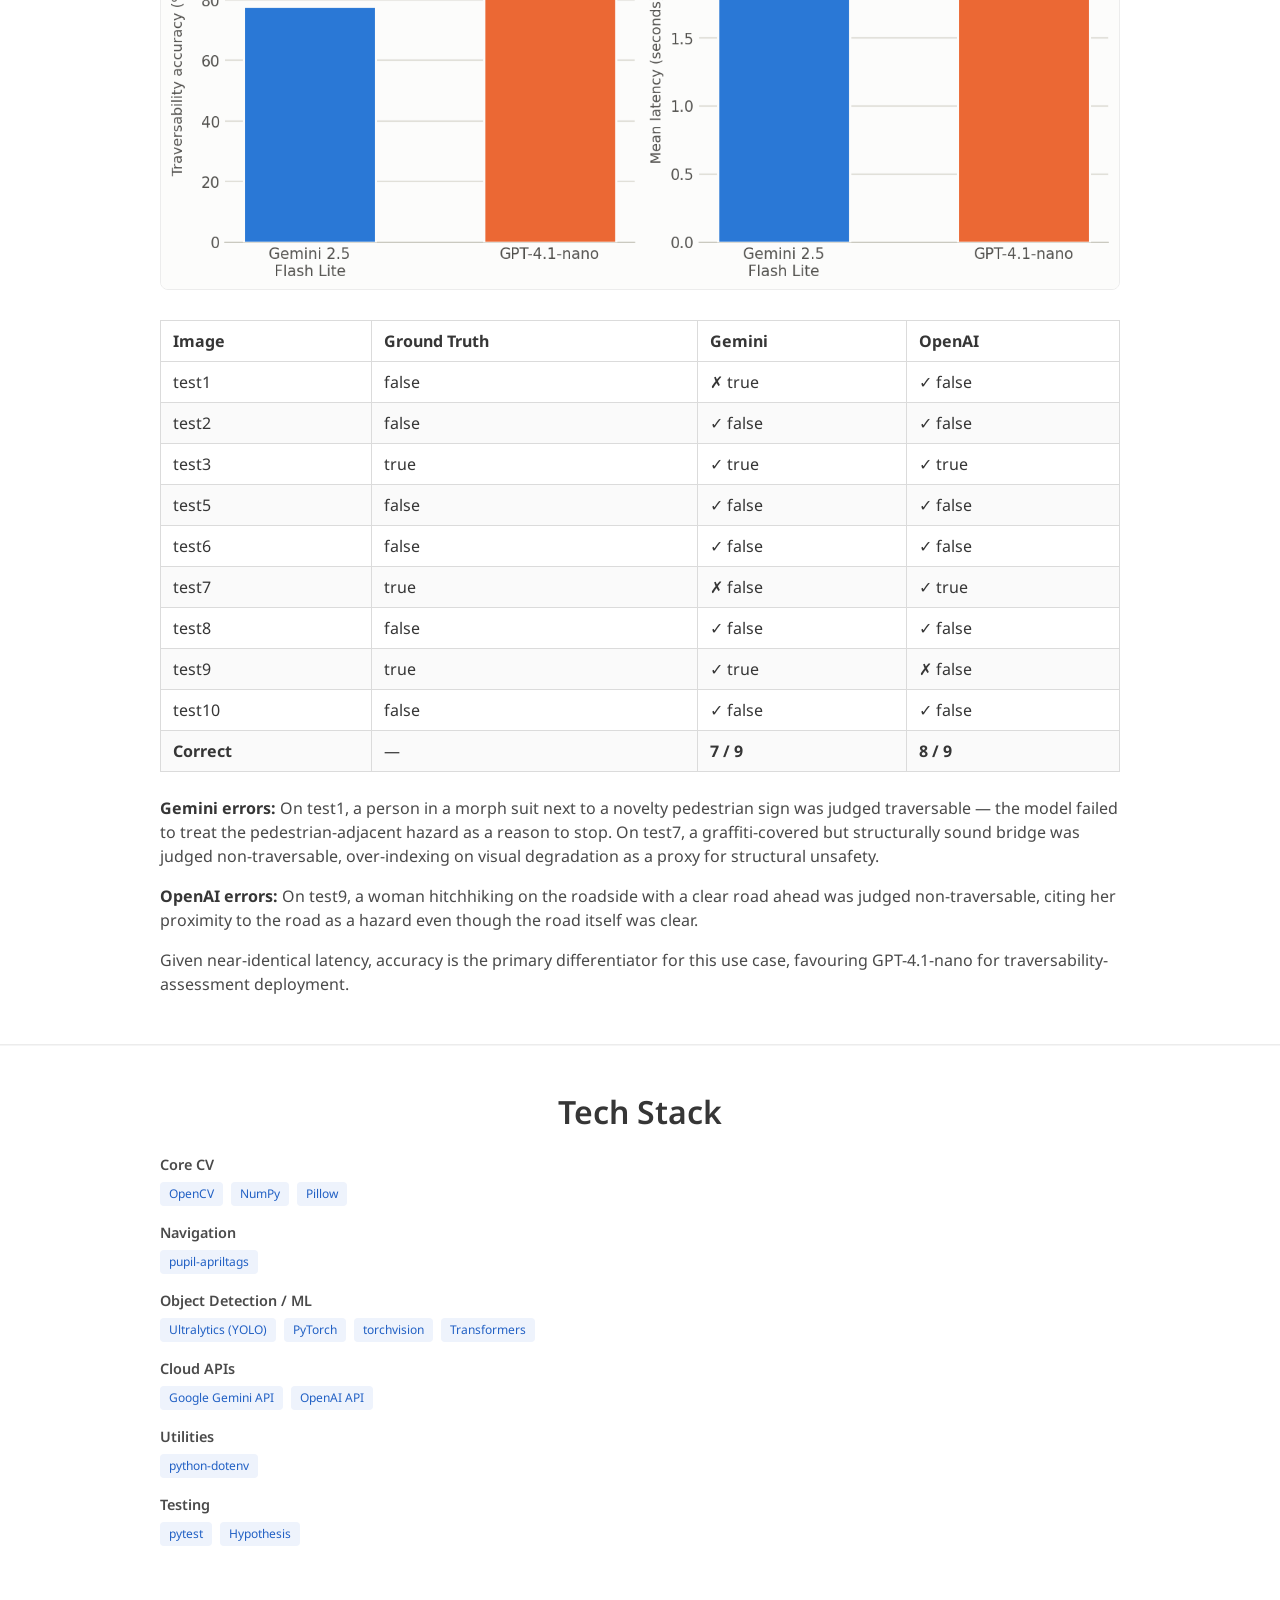
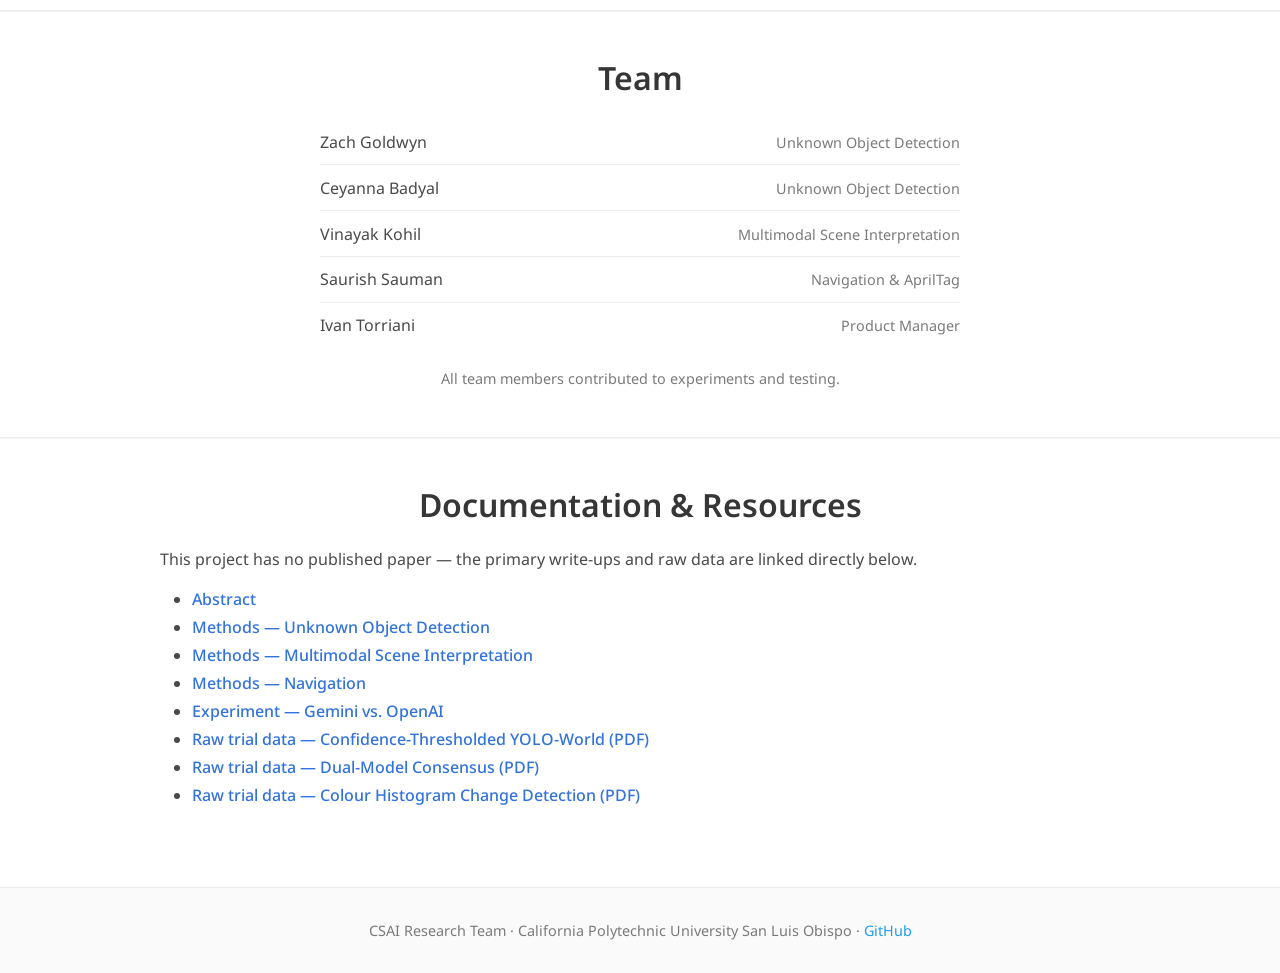
==== commit c16e1291: "Build out full research portfolio page Adds Abstract, How It Works (pipeline diagram), Research Subs" ====
--- a/index.html
+++ b/index.html
@@ -9,6 +9,7 @@
   <link rel="stylesheet" href="assets/css/bulma.min.css">
   <link rel="stylesheet" href="https://cdnjs.cloudflare.com/ajax/libs/font-awesome/6.4.0/css/all.min.css">
   <link rel="stylesheet" href="assets/css/nerfies.css">
+  <link rel="stylesheet" href="assets/css/portfolio.css">
 </head>
 <body>
 
@@ -17,17 +18,22 @@
     <div class="container is-max-desktop">
       <div class="columns is-centered">
         <div class="column has-text-centered">
+          <img src="assets/images/logo.png" alt="CSAI Research Team logo" width="72" height="72" style="margin-bottom: 1rem;">
           <h1 class="title is-1 publication-title">Unknown Area Navigation</h1>
           <div class="is-size-5 publication-authors">
-            <span class="author-block">Zach Goldwyn,</span>
+            <span class="author-block">
+              <a href="https://www.linkedin.com/in/zgoldwyn/">Zach Goldwyn</a>,</span>
             <span class="author-block">Ivan Torriani,</span>
-            <span class="author-block">Ceyanna Badyal,</span>
-            <span class="author-block">Saurish Sauman,</span>
-            <span class="author-block">Vinayak Kohil</span>
+            <span class="author-block">
+              <a href="https://www.linkedin.com/in/ceyanna-badyal/">Ceyanna Badyal</a>,</span>
+            <span class="author-block">
+              <a href="https://www.linkedin.com/in/saurish-suman/">Saurish Sauman</a>,</span>
+            <span class="author-block">
+              <a href="https://www.linkedin.com/in/vinayak-kohli/">Vinayak Kohil</a></span>
           </div>
 
           <div class="is-size-5 publication-authors">
-            <span class="author-block">CSAI Research Team, California Polytechnic University San Luis Obispo</span>
+            <span class="author-block"><a href="https://github.com/calpoly-csai">CSAI Research Team</a>, California Polytechnic University San Luis Obispo</span>
           </div>
 
           <div class="column has-text-centered">
@@ -59,5 +65,447 @@
   </div>
 </section>
 
+<hr class="section-divider">
+
+<section class="section">
+  <div class="container is-max-desktop">
+    <h2 class="title is-3 has-text-centered">Abstract</h2>
+    <div class="content">
+      <p>
+        Autonomous navigation systems trained on fixed datasets struggle to generalize when
+        deployed in unfamiliar environments. A model trained on high-infrastructure urban
+        settings may fail to correctly interpret a rural tractor, a costumed pedestrian, or an
+        unusual roadside obstacle — not because the model is poorly designed, but because the
+        object or scene lies outside its training distribution. Rather than attempting to
+        retrain or replace existing navigation systems, this work explores a supplementary
+        pipeline that can be layered on top of them to handle out-of-distribution inputs.
+      </p>
+      <p>
+        The pipeline operates in two stages. The first stage, <strong>unknown object
+        detection</strong>, addresses the problem of a model encountering objects it cannot
+        confidently classify. Three approaches were implemented and evaluated on live webcam
+        input: a confidence-thresholded YOLO-World detector that flags low-confidence
+        predictions as unknown, a dual-model consensus pipeline pairing a class-agnostic
+        detector (NanoOWL) with YOLO-World to identify objects that are detected but cannot be
+        matched to a known class, and a closed-vocabulary YOLO baseline that illustrates the
+        core limitation motivating the other approaches. The second stage, <strong>multimodal
+        scene interpretation</strong>, addresses the downstream question of what to do once an
+        unknown or ambiguous scene is detected. A suite of vision-language models (VLMs) was
+        evaluated on their ability to produce a natural-language scene description and a
+        binary traversability judgment from a single image. Models evaluated include local
+        VLMs run on-device (Qwen2-VL, LLaVA-1.5, Moondream2, InternVL2-2B) and cloud API
+        approaches (GPT-4o-mini, Gemini 2.0 Flash Lite). Local models exhibited inference
+        times of 10–30+ minutes per image on CPU, making them impractical for real-time
+        deployment in their current form. Cloud API models returned results in 2–5 seconds
+        with no local hardware requirements, demonstrating substantially greater feasibility
+        for near-term prototyping.
+      </p>
+      <p>
+        Shared utilities across the VLM implementations were validated using property-based
+        testing with the Hypothesis library, ensuring consistent traversability parsing, output
+        formatting, and file path construction across all model backends. Taken together, the
+        two subsystems form a modular, model-agnostic pipeline that can flag uncertainty in
+        perception and provide contextual scene understanding — two capabilities that are
+        largely absent from standard autonomous navigation stacks when operating outside their
+        training domain.
+      </p>
+    </div>
+  </div>
+</section>
+
+<hr class="section-divider">
+
+<section class="section">
+  <div class="container is-max-desktop">
+    <h2 class="title is-3 has-text-centered">How It Works</h2>
+    <div class="figure-block">
+      <img src="assets/images/charts/pipeline-diagram.png"
+           alt="Pipeline architecture diagram: Capture, Unknown Object Detection, Persistence Gate, Multimodal Query, Navigation, Display, looping back to Capture">
+      <figcaption>
+        The pipeline runs continuously on live webcam frames. An unknown detection must persist
+        for several consecutive frames before it is treated as real and triggers a multimodal
+        query; navigation then gates forward motion on both the traversability verdict and the
+        AprilTag's distance.
+      </figcaption>
+    </div>
+  </div>
+</section>
+
+<hr class="section-divider">
+
+<section class="section">
+  <div class="container is-max-desktop">
+    <h2 class="title is-3 has-text-centered">Research Subsystems</h2>
+
+    <div class="subsystem-block">
+      <h3 class="title is-4">Unknown Object Detection</h3>
+      <p class="subsystem-owner">Ceyanna Badyal, Zach Goldwyn</p>
+      <div class="content">
+        <p>
+          Standard object detection models operate on closed-vocabulary datasets. When
+          presented with an object outside their training distribution, these models either
+          misclassify it or assign low confidence to their best guess. Four approaches were
+          implemented, ranging from a closed-vocabulary baseline to a dual-model consensus
+          pipeline, each evaluated qualitatively by presenting niche or unusual objects to a
+          live webcam.
+        </p>
+      </div>
+      <div class="columns is-multiline">
+        <div class="column is-half">
+          <div class="card">
+            <div class="card-content">
+              <p class="title is-6">Confidence-Thresholded YOLO-World</p>
+              <div class="content">
+                YOLOv8s-worldv2, an open-vocabulary detector, runs on live webcam video with a
+                50% confidence threshold: detections at or above threshold are labeled with
+                their class name, and detections below it are flagged
+                <code>UNKNOWN OBJECT</code>. Confidence acts as a proxy for how well the object
+                matches the model's training distribution.
+              </div>
+            </div>
+          </div>
+        </div>
+        <div class="column is-half">
+          <div class="card">
+            <div class="card-content">
+              <p class="title is-6">Dual-Model Consensus (NanoOWL + YOLO-World)</p>
+              <div class="content">
+                A class-agnostic detector (NanoOWL) flags that <em>something</em> is present;
+                YOLO-World attempts to classify it against a fixed 12-class candidate list.
+                IoU-matched detections are scored as <strong>Matched</strong>,
+                <strong>Weak Match</strong>, or <strong>Unknown</strong> depending on whether a
+                match was found and YOLO-World's confidence in it.
+              </div>
+            </div>
+          </div>
+        </div>
+        <div class="column is-half">
+          <div class="card">
+            <div class="card-content">
+              <p class="title is-6">Baseline Closed-Vocabulary YOLO</p>
+              <div class="content">
+                A standard YOLOv11n model with no unknown-object logic — every detection is
+                forced into the closed class set. This baseline illustrates the core limitation
+                motivating the other three approaches: no mechanism exists to express
+                uncertainty about an out-of-distribution object.
+              </div>
+            </div>
+          </div>
+        </div>
+        <div class="column is-half">
+          <div class="card">
+            <div class="card-content">
+              <p class="title is-6">Colour Histogram Change Detection</p>
+              <div class="content">
+                A lightweight, model-free pre-filter: consecutive frames are compared via
+                8×8×8-bin BGR colour histograms and the Bhattacharyya distance. A distance
+                above 0.1 flags <code>Color Changed</code>. It detects <em>that</em> the scene
+                changed, not <em>what</em> changed, and was evaluated as an early exploratory
+                prototype — no live demo capture exists for this approach beyond its written
+                description.
+              </div>
+            </div>
+          </div>
+        </div>
+      </div>
+      <div class="notification is-light content">
+        <strong>Limitations:</strong>
+        <ul>
+          <li>Evaluated qualitatively; no standardized benchmark dataset was used.</li>
+          <li>NanoOWL was run on CPU, significantly slower than the intended NVIDIA edge hardware target.</li>
+          <li>The YOLO-World candidate class list (12 classes) was manually curated and may not generalize to all environments.</li>
+          <li>A planned custom class-agnostic model, trained on researcher-collected data, was designed but not completed in this phase.</li>
+        </ul>
+      </div>
+    </div>
+
+    <div class="subsystem-block">
+      <h3 class="title is-4">Multimodal Scene Interpretation</h3>
+      <p class="subsystem-owner">Vinayak Kohil</p>
+      <div class="content">
+        <p>
+          Even when an object is flagged unknown, the agent still needs to decide whether to
+          proceed. This subsystem evaluates whether vision-language models (VLMs) can supply
+          that judgment — a natural-language scene description plus a binary traversability
+          verdict — from a single image.
+        </p>
+      </div>
+      <div class="table-container">
+        <table class="table is-bordered is-striped is-fullwidth">
+          <thead>
+            <tr><th>Model</th><th>Type</th><th>Parameters</th><th>Latency</th></tr>
+          </thead>
+          <tbody>
+            <tr><td>Qwen2-VL</td><td>Local (Hugging Face)</td><td>~7B</td><td>10–30+ min/image (CPU)</td></tr>
+            <tr><td>LLaVA-1.5</td><td>Local (Hugging Face)</td><td>~7B</td><td>10–30+ min/image (CPU)</td></tr>
+            <tr><td>Moondream2</td><td>Local (Hugging Face)</td><td>~1.9B</td><td>10–30+ min/image (CPU)</td></tr>
+            <tr><td>InternVL2-2B</td><td>Local (Hugging Face)</td><td>~2B</td><td>10–30+ min/image (CPU)</td></tr>
+            <tr><td>GPT-4o-mini</td><td>Cloud API (OpenAI)</td><td>—</td><td>2–5s/image</td></tr>
+            <tr><td>Gemini 2.0 Flash Lite</td><td>Cloud API (Google)</td><td>—</td><td>2–5s/image</td></tr>
+          </tbody>
+        </table>
+      </div>
+      <div class="notification is-light content">
+        All four local VLMs exhibited inference times of <strong>10–30+ minutes per image</strong>
+        on CPU — impractical for real-time deployment in their current form. Cloud APIs returned
+        results in <strong>2–5 seconds</strong> with no local hardware requirement, at the cost
+        of a network dependency. Shared utilities (traversability parsing, output formatting,
+        file-path construction) were validated with five correctness properties via
+        property-based testing (Hypothesis, 100 examples each).
+      </div>
+      <div class="notification is-light content">
+        <strong>Limitations:</strong>
+        <ul>
+          <li>No ground-truth traversability labels; assessment quality was evaluated qualitatively only.</li>
+          <li>CPU-only inference for local models; results may differ substantially with GPU acceleration.</li>
+          <li>Traversability is assessed on individual static frames with no temporal context, depth information, or sensor fusion.</li>
+          <li>The test images used are researcher-supplied and do not constitute a representative benchmark.</li>
+        </ul>
+      </div>
+    </div>
+
+    <div class="subsystem-block">
+      <h3 class="title is-4">Navigation</h3>
+      <p class="subsystem-owner">Saurish Sauman</p>
+      <div class="content">
+        <p>
+          Once an unknown object or non-traversable scene has been identified, the agent needs
+          a reliable way to reorient itself using a known landmark. This subsystem uses
+          <strong>AprilTag fiducial markers</strong>: a camera detects a printed tag, estimates
+          its 3D pose using calibrated camera intrinsics (recovered via a checkerboard
+          calibration procedure), and issues a directional movement command based on that pose.
+        </p>
+      </div>
+      <div class="table-container">
+        <table class="table is-bordered is-striped is-fullwidth">
+          <thead>
+            <tr><th>Condition</th><th>Command</th></tr>
+          </thead>
+          <tbody>
+            <tr><td>Lateral offset &lt; −7.5 cm</td><td>Move Left</td></tr>
+            <tr><td>Lateral offset &gt; +7.5 cm</td><td>Move Right</td></tr>
+            <tr><td>Depth &gt; 10 cm</td><td>Move Forward</td></tr>
+            <tr><td>Depth ≤ 10 cm</td><td>Stop</td></tr>
+            <tr><td>No tag detected</td><td>No Tag Detected</td></tr>
+          </tbody>
+        </table>
+      </div>
+      <div class="notification is-light content">
+        <strong>Limitations:</strong>
+        <ul>
+          <li>A single tag is assumed per scene; multi-tag disambiguation was not implemented.</li>
+          <li>Movement commands are discrete and threshold-based; no continuous control signal or PID controller was implemented.</li>
+          <li>Pose estimation accuracy degrades at steep viewing angles and long distances.</li>
+          <li>No temporal smoothing — rapid tag movement can cause flickering command output.</li>
+          <li>Calibration is camera-specific and must be recollected for a different camera or resolution.</li>
+          <li>No integration with the unknown object detection or multimodal interpretation subsystems was implemented in this phase.</li>
+        </ul>
+      </div>
+    </div>
+  </div>
+</section>
+
+<hr class="section-divider">
+
+<section class="section">
+  <div class="container is-max-desktop">
+    <h2 class="title is-3 has-text-centered">Results</h2>
+
+    <h3 class="title is-4">Detection Trials</h3>
+    <div class="content">
+      <p>
+        Each detection approach was evaluated with the same protocol: five known objects and
+        five unknown objects were each presented to the camera for three trials (30 trials
+        total per approach), and every trial was scored as a true positive, true negative,
+        false positive, or false negative against ground truth.
+      </p>
+    </div>
+    <div class="figure-block">
+      <img src="assets/images/charts/detection-trials.png"
+           alt="Grouped bar chart of accuracy, precision, recall, and F1 for three detection approaches across 30 trials each">
+    </div>
+    <div class="table-container">
+      <table class="table is-bordered is-striped is-fullwidth">
+        <thead>
+          <tr>
+            <th>Approach</th><th>TP</th><th>TN</th><th>FP</th><th>FN</th>
+            <th>Accuracy</th><th>Precision</th><th>Recall</th><th>F1</th><th>Source</th>
+          </tr>
+        </thead>
+        <tbody>
+          <tr>
+            <td>Confidence-Thresholded YOLO-World</td>
+            <td>14</td><td>14</td><td>1</td><td>1</td>
+            <td>93.3%</td><td>93.3%</td><td>93.3%</td><td>93.3%</td>
+            <td><a href="src/experiments/experimentsresults/experiments1.pdf">PDF</a></td>
+          </tr>
+          <tr>
+            <td>Dual-Model Consensus (NanoOWL + YOLO-World)</td>
+            <td>11</td><td>13</td><td>2</td><td>4</td>
+            <td>80.0%</td><td>84.6%</td><td>73.3%</td><td>78.6%</td>
+            <td><a href="src/experiments/experimentsresults/experiments2.pdf">PDF</a></td>
+          </tr>
+          <tr>
+            <td>Colour Histogram Change Detection</td>
+            <td>2</td><td>14</td><td>1</td><td>13</td>
+            <td>53.3%</td><td>66.7%</td><td>13.3%</td><td>22.2%</td>
+            <td><a href="src/experiments/experimentsresults/experiments3.pdf">PDF</a></td>
+          </tr>
+        </tbody>
+      </table>
+    </div>
+    <p class="table-note" style="color:#7a7a7a; font-size:0.85rem;">
+      For navigation safety, recall matters more than precision — missing a real unknown object
+      (a false negative) is more dangerous than a false alarm. The colour histogram approach's
+      low recall reflects that it detects scene-level change rather than object-level presence,
+      as noted in its write-up above.
+    </p>
+
+    <h3 class="title is-4">Multimodal Traversability Comparison</h3>
+    <div class="content">
+      <p>
+        A separate experiment compared two cloud VLMs — Gemini 2.5 Flash Lite and GPT-4.1-nano
+        — on their ability to judge road traversability across 9 test images, using the same
+        prompt and measuring wall-clock latency per call.
+      </p>
+    </div>
+    <div class="figure-block">
+      <img src="assets/images/charts/vlm-comparison.png"
+           alt="Bar charts comparing Gemini and OpenAI traversability accuracy and mean API latency">
+    </div>
+    <div class="table-container">
+      <table class="table is-bordered is-striped is-fullwidth">
+        <thead>
+          <tr><th>Image</th><th>Ground Truth</th><th>Gemini</th><th>OpenAI</th></tr>
+        </thead>
+        <tbody>
+          <tr><td>test1</td><td>false</td><td>✗ true</td><td>✓ false</td></tr>
+          <tr><td>test2</td><td>false</td><td>✓ false</td><td>✓ false</td></tr>
+          <tr><td>test3</td><td>true</td><td>✓ true</td><td>✓ true</td></tr>
+          <tr><td>test5</td><td>false</td><td>✓ false</td><td>✓ false</td></tr>
+          <tr><td>test6</td><td>false</td><td>✓ false</td><td>✓ false</td></tr>
+          <tr><td>test7</td><td>true</td><td>✗ false</td><td>✓ true</td></tr>
+          <tr><td>test8</td><td>false</td><td>✓ false</td><td>✓ false</td></tr>
+          <tr><td>test9</td><td>true</td><td>✓ true</td><td>✗ false</td></tr>
+          <tr><td>test10</td><td>false</td><td>✓ false</td><td>✓ false</td></tr>
+          <tr><td><strong>Correct</strong></td><td>—</td><td><strong>7 / 9</strong></td><td><strong>8 / 9</strong></td></tr>
+        </tbody>
+      </table>
+    </div>
+    <div class="content">
+      <p>
+        <strong>Gemini errors:</strong> On test1, a person in a morph suit next to a novelty
+        pedestrian sign was judged traversable — the model failed to treat the pedestrian-adjacent
+        hazard as a reason to stop. On test7, a graffiti-covered but structurally sound bridge was
+        judged non-traversable, over-indexing on visual degradation as a proxy for structural
+        unsafety.
+      </p>
+      <p>
+        <strong>OpenAI errors:</strong> On test9, a woman hitchhiking on the roadside with a clear
+        road ahead was judged non-traversable, citing her proximity to the road as a hazard even
+        though the road itself was clear.
+      </p>
+      <p>
+        Given near-identical latency, accuracy is the primary differentiator for this use case,
+        favouring GPT-4.1-nano for traversability-assessment deployment.
+      </p>
+    </div>
+  </div>
+</section>
+
+<hr class="section-divider">
+
+<section class="section">
+  <div class="container is-max-desktop">
+    <h2 class="title is-3 has-text-centered">Tech Stack</h2>
+    <div class="tech-stack-row">
+      <span class="tech-stack-label">Core CV</span>
+      <div class="tags">
+        <span class="tag is-link is-light">OpenCV</span>
+        <span class="tag is-link is-light">NumPy</span>
+        <span class="tag is-link is-light">Pillow</span>
+      </div>
+    </div>
+    <div class="tech-stack-row">
+      <span class="tech-stack-label">Navigation</span>
+      <div class="tags">
+        <span class="tag is-link is-light">pupil-apriltags</span>
+      </div>
+    </div>
+    <div class="tech-stack-row">
+      <span class="tech-stack-label">Object Detection / ML</span>
+      <div class="tags">
+        <span class="tag is-link is-light">Ultralytics (YOLO)</span>
+        <span class="tag is-link is-light">PyTorch</span>
+        <span class="tag is-link is-light">torchvision</span>
+        <span class="tag is-link is-light">Transformers</span>
+      </div>
+    </div>
+    <div class="tech-stack-row">
+      <span class="tech-stack-label">Cloud APIs</span>
+      <div class="tags">
+        <span class="tag is-link is-light">Google Gemini API</span>
+        <span class="tag is-link is-light">OpenAI API</span>
+      </div>
+    </div>
+    <div class="tech-stack-row">
+      <span class="tech-stack-label">Utilities</span>
+      <div class="tags">
+        <span class="tag is-link is-light">python-dotenv</span>
+      </div>
+    </div>
+    <div class="tech-stack-row">
+      <span class="tech-stack-label">Testing</span>
+      <div class="tags">
+        <span class="tag is-link is-light">pytest</span>
+        <span class="tag is-link is-light">Hypothesis</span>
+      </div>
+    </div>
+  </div>
+</section>
+
+<hr class="section-divider">
+
+<section class="section">
+  <div class="container is-max-desktop">
+    <h2 class="title is-3 has-text-centered">Team</h2>
+    <div class="team-list">
+      <div class="team-row"><span>Zach Goldwyn</span><span class="team-role">Unknown Object Detection</span></div>
+      <div class="team-row"><span>Ceyanna Badyal</span><span class="team-role">Unknown Object Detection</span></div>
+      <div class="team-row"><span>Vinayak Kohil</span><span class="team-role">Multimodal Scene Interpretation</span></div>
+      <div class="team-row"><span>Saurish Sauman</span><span class="team-role">Navigation &amp; AprilTag</span></div>
+      <div class="team-row"><span>Ivan Torriani</span><span class="team-role">Product Manager</span></div>
+    </div>
+    <p class="has-text-centered" style="color:#7a7a7a; font-size:0.9rem; margin-top:1.25rem;">
+      All team members contributed to experiments and testing.
+    </p>
+  </div>
+</section>
+
+<hr class="section-divider">
+
+<section class="section">
+  <div class="container is-max-desktop">
+    <h2 class="title is-3 has-text-centered">Documentation &amp; Resources</h2>
+    <div class="content resource-list">
+      <p>This project has no published paper — the primary write-ups and raw data are linked directly below.</p>
+      <ul>
+        <li><a href="https://github.com/calpoly-csai/unknown-area-navigation/blob/main/docs/abstract.md">Abstract</a></li>
+        <li><a href="https://github.com/calpoly-csai/unknown-area-navigation/blob/main/docs/methods/unknown_object_detection.md">Methods — Unknown Object Detection</a></li>
+        <li><a href="https://github.com/calpoly-csai/unknown-area-navigation/blob/main/docs/methods/multimodal_interpretation.md">Methods — Multimodal Scene Interpretation</a></li>
+        <li><a href="https://github.com/calpoly-csai/unknown-area-navigation/blob/main/docs/methods/navigation.md">Methods — Navigation</a></li>
+        <li><a href="https://github.com/calpoly-csai/unknown-area-navigation/blob/main/docs/methods/multimodal_interpretation_experiment.md">Experiment — Gemini vs. OpenAI</a></li>
+        <li><a href="src/experiments/experimentsresults/experiments1.pdf">Raw trial data — Confidence-Thresholded YOLO-World (PDF)</a></li>
+        <li><a href="src/experiments/experimentsresults/experiments2.pdf">Raw trial data — Dual-Model Consensus (PDF)</a></li>
+        <li><a href="src/experiments/experimentsresults/experiments3.pdf">Raw trial data — Colour Histogram Change Detection (PDF)</a></li>
+      </ul>
+    </div>
+  </div>
+</section>
+
+<footer class="simple-footer">
+  <p>CSAI Research Team · California Polytechnic University San Luis Obispo · <a href="https://github.com/calpoly-csai">GitHub</a></p>
+</footer>
+
 </body>
 </html>
--- a/assets/css/portfolio.css
+++ b/assets/css/portfolio.css
@@ -0,0 +1,103 @@
+/* portfolio.css — additions to Bulma + nerfies.css for the research portfolio sections */
+
+.section-divider {
+  border: none;
+  border-top: 1px solid #ececec;
+  margin: 0;
+}
+
+.figure-block {
+  text-align: center;
+  margin: 1.5rem 0;
+}
+
+.figure-block img {
+  max-width: 100%;
+  height: auto;
+  border: 1px solid #ececec;
+  border-radius: 8px;
+}
+
+.figure-block figcaption {
+  margin-top: 0.75rem;
+  color: #7a7a7a;
+  font-size: 0.9rem;
+}
+
+.subsystem-block {
+  margin-bottom: 3rem;
+}
+
+.subsystem-block:last-child {
+  margin-bottom: 0;
+}
+
+.subsystem-owner {
+  color: #7a7a7a;
+  font-size: 0.95rem;
+  margin-top: -0.5rem;
+  margin-bottom: 1.25rem;
+}
+
+.tech-stack-row {
+  margin-bottom: 1rem;
+}
+
+.tech-stack-row .tech-stack-label {
+  display: block;
+  font-weight: 600;
+  color: #4a4a4a;
+  margin-bottom: 0.4rem;
+  font-size: 0.9rem;
+}
+
+.team-list {
+  max-width: 640px;
+  margin: 0 auto;
+}
+
+.team-row {
+  display: flex;
+  justify-content: space-between;
+  align-items: baseline;
+  padding: 0.65rem 0;
+  border-bottom: 1px solid #ececec;
+}
+
+.team-row:last-of-type {
+  border-bottom: none;
+}
+
+.team-role {
+  color: #7a7a7a;
+  font-size: 0.9rem;
+  text-align: right;
+}
+
+.resource-list a {
+  font-weight: 500;
+}
+
+.source-link {
+  font-size: 0.85rem;
+  color: #7a7a7a;
+}
+
+.source-link a {
+  color: #7a7a7a;
+  text-decoration: underline;
+}
+
+.simple-footer {
+  background: #fafafa;
+  border-top: 1px solid #ececec;
+  padding: 2rem 1.5rem;
+  text-align: center;
+  color: #7a7a7a;
+  font-size: 0.9rem;
+  margin-top: 2rem;
+}
+
+.simple-footer a {
+  color: hsl(204, 86%, 53%);
+}
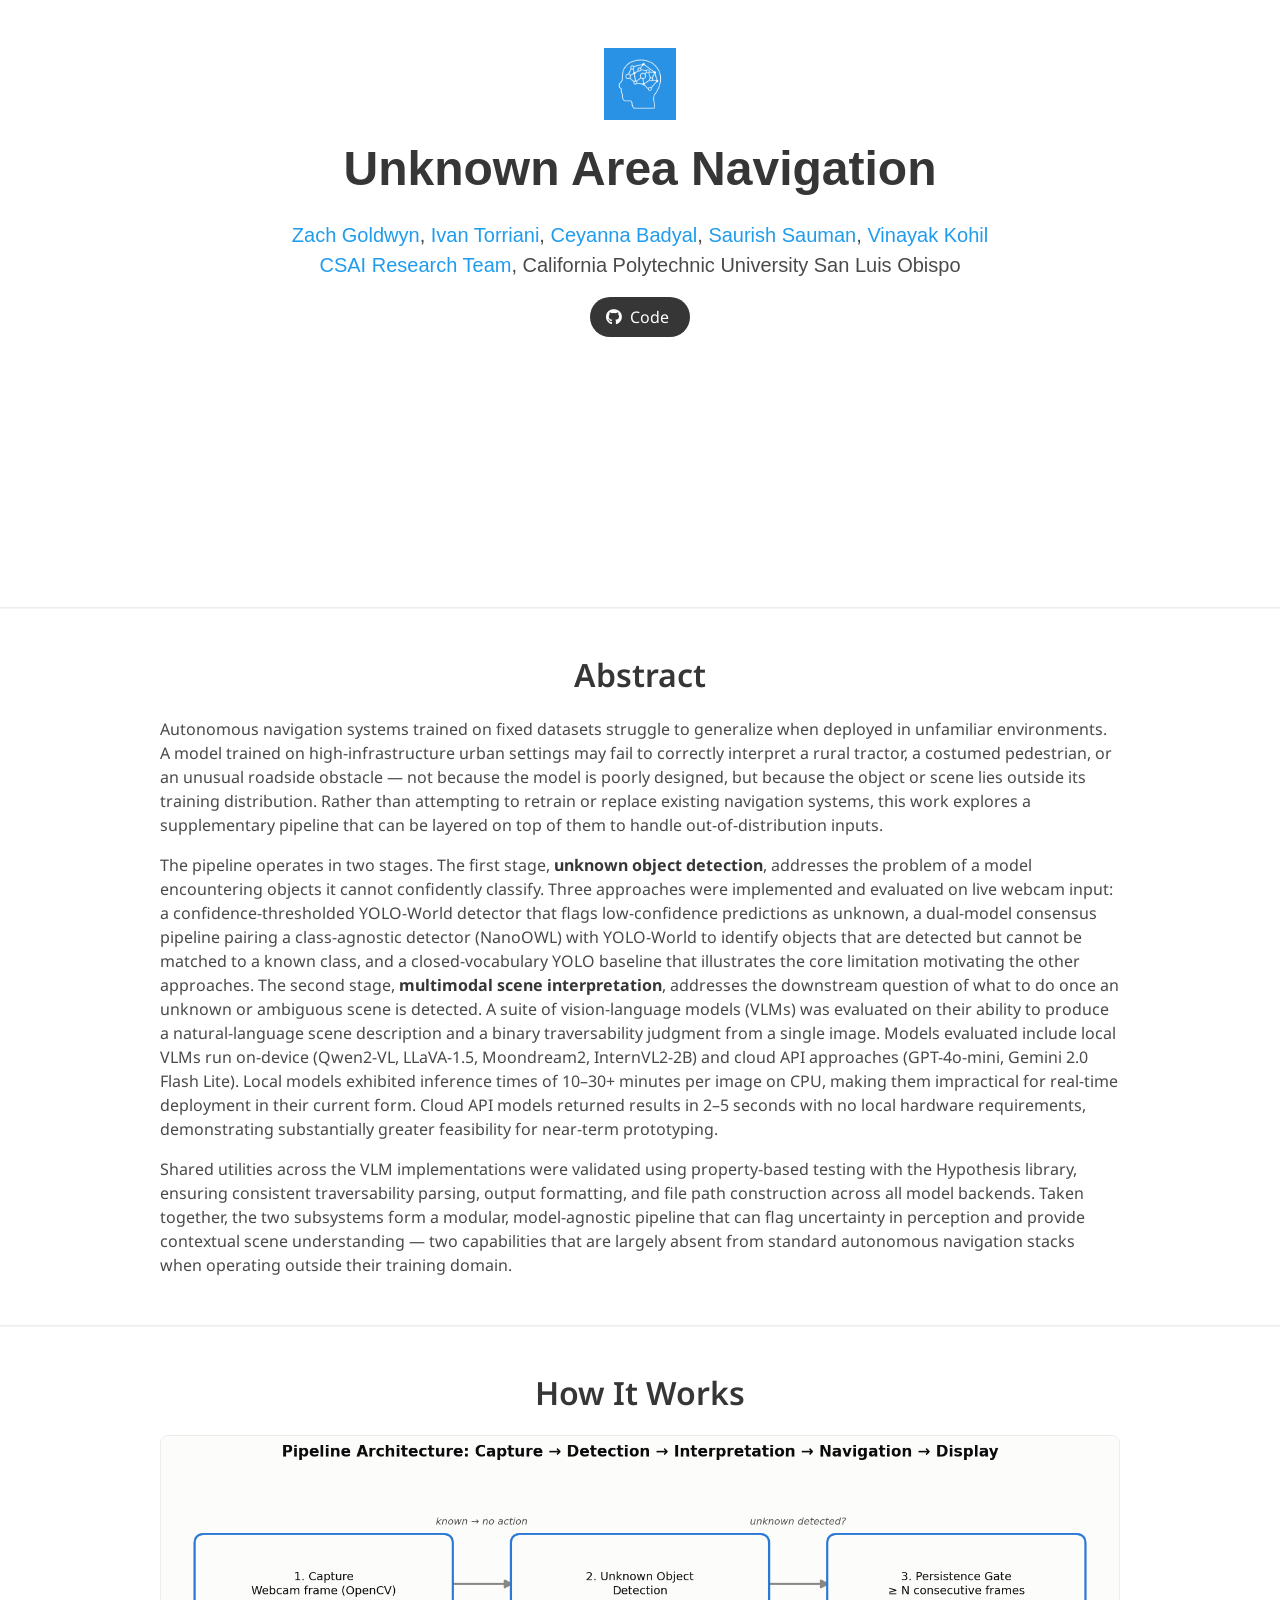
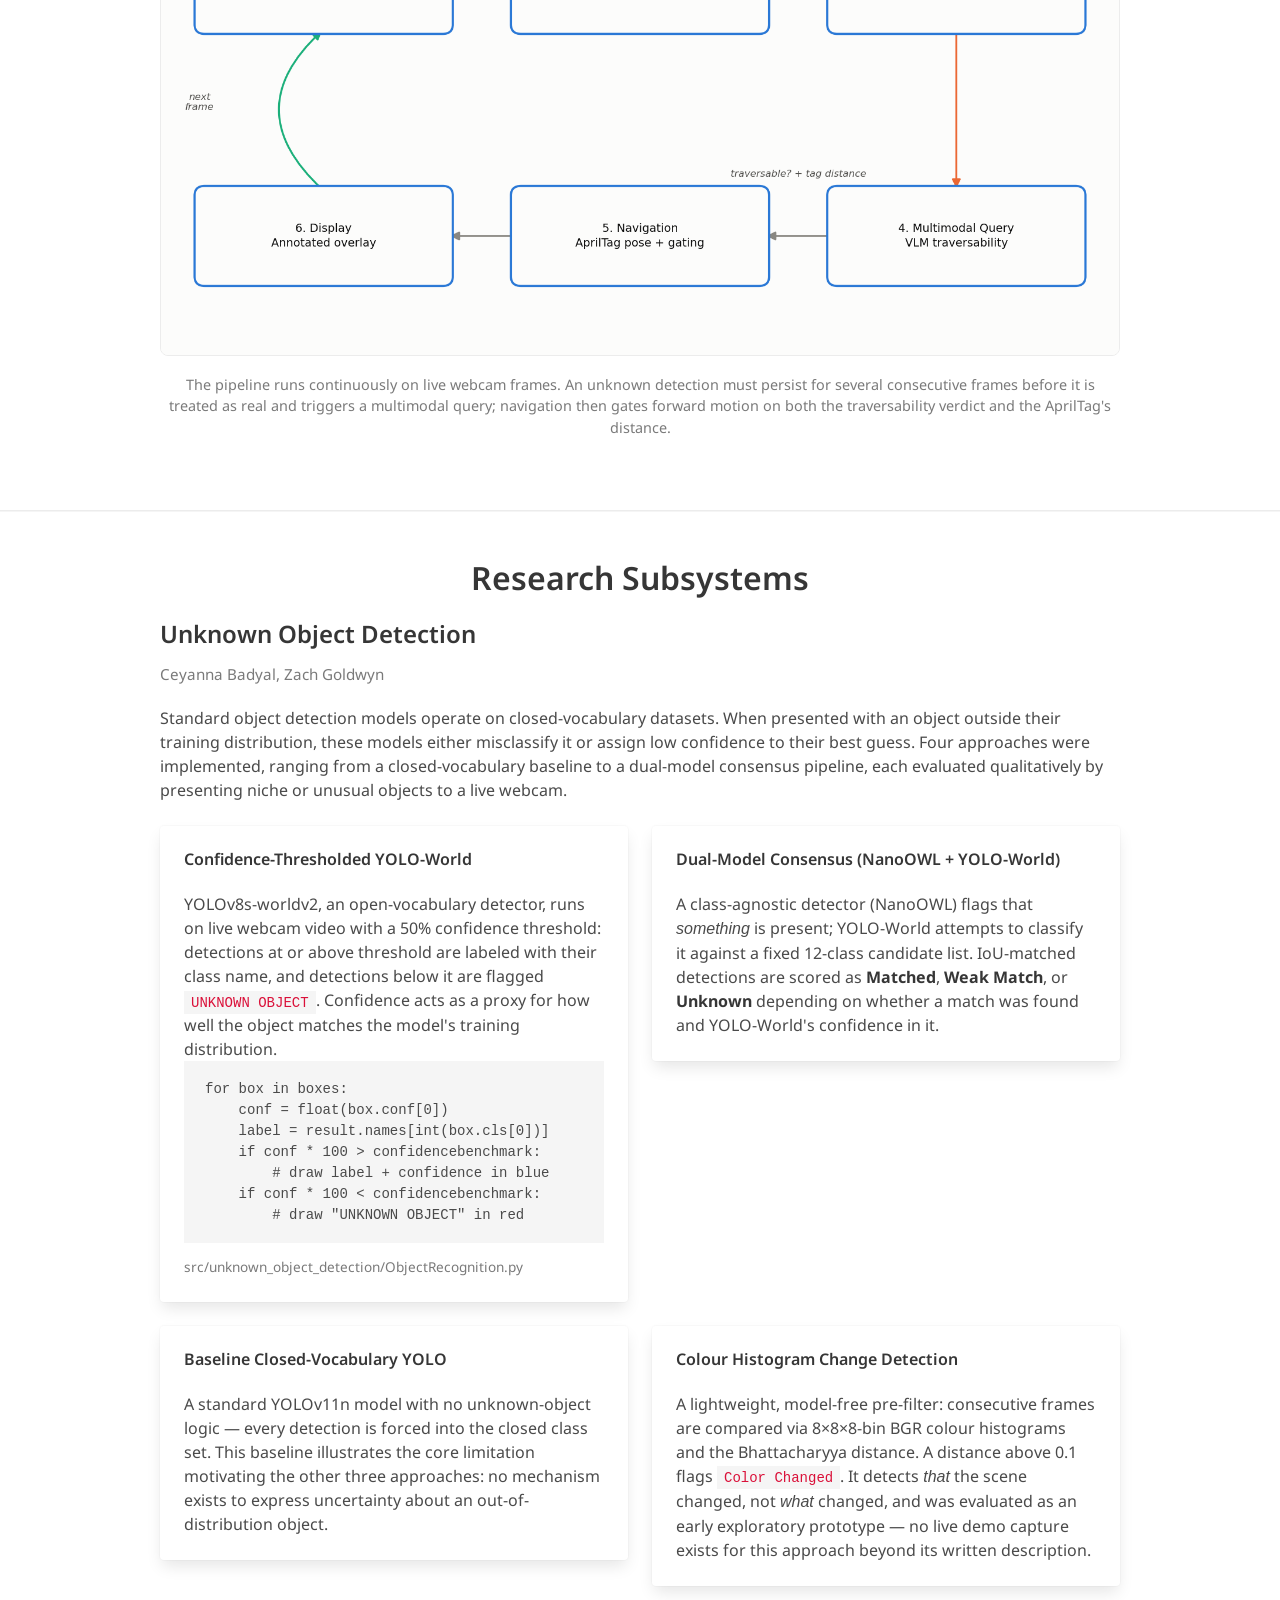
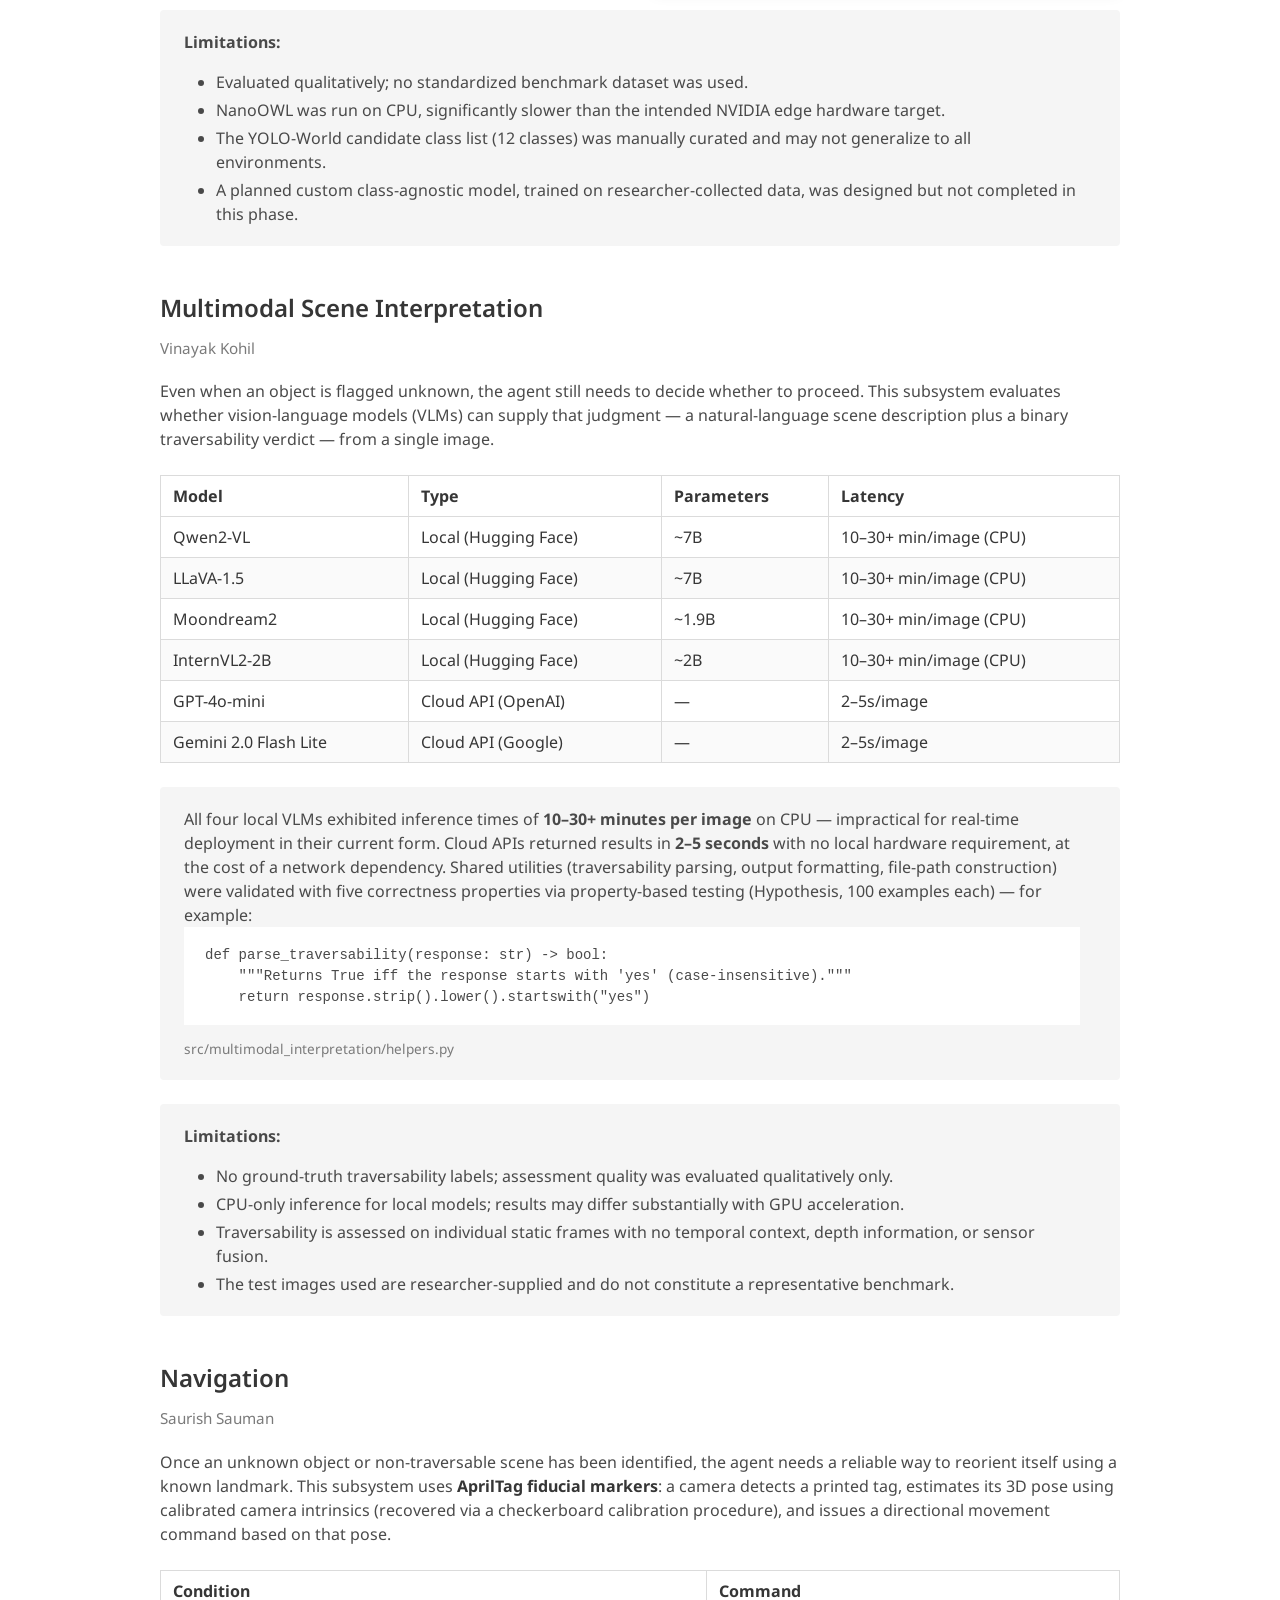
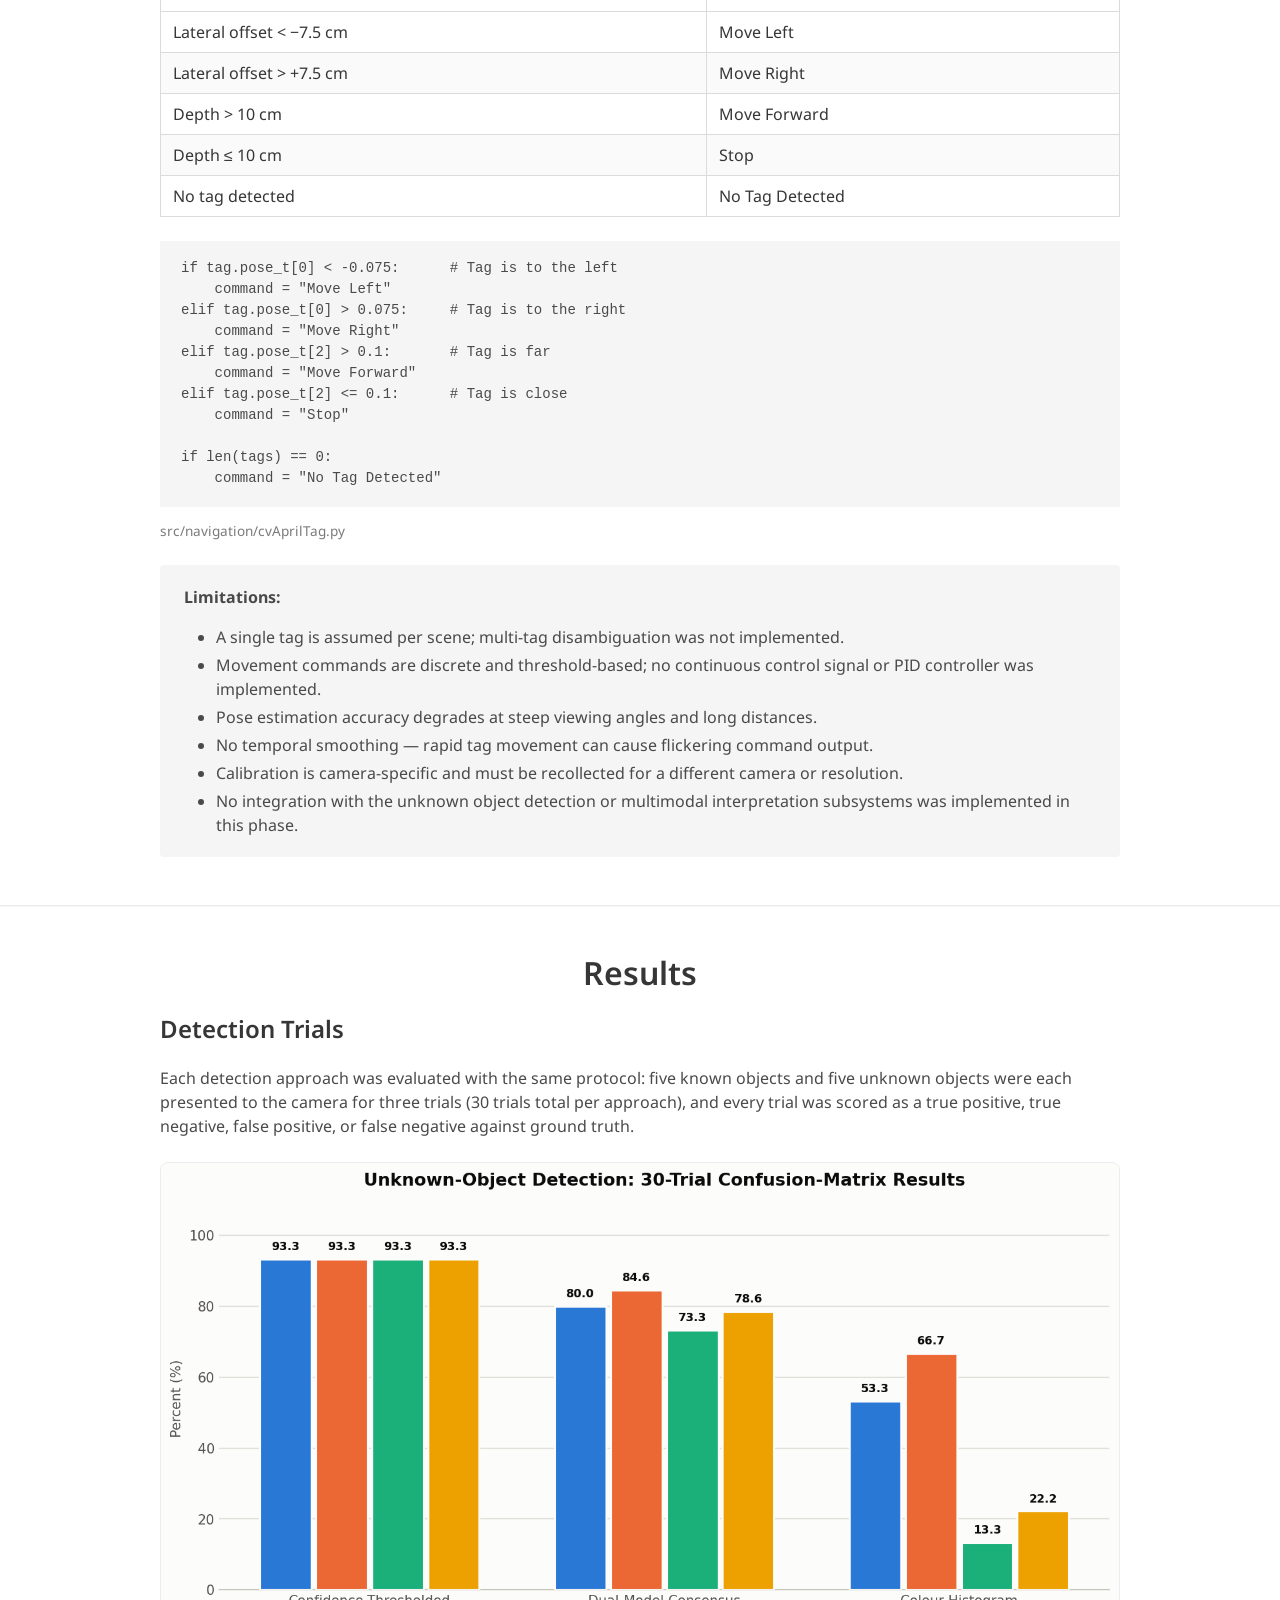
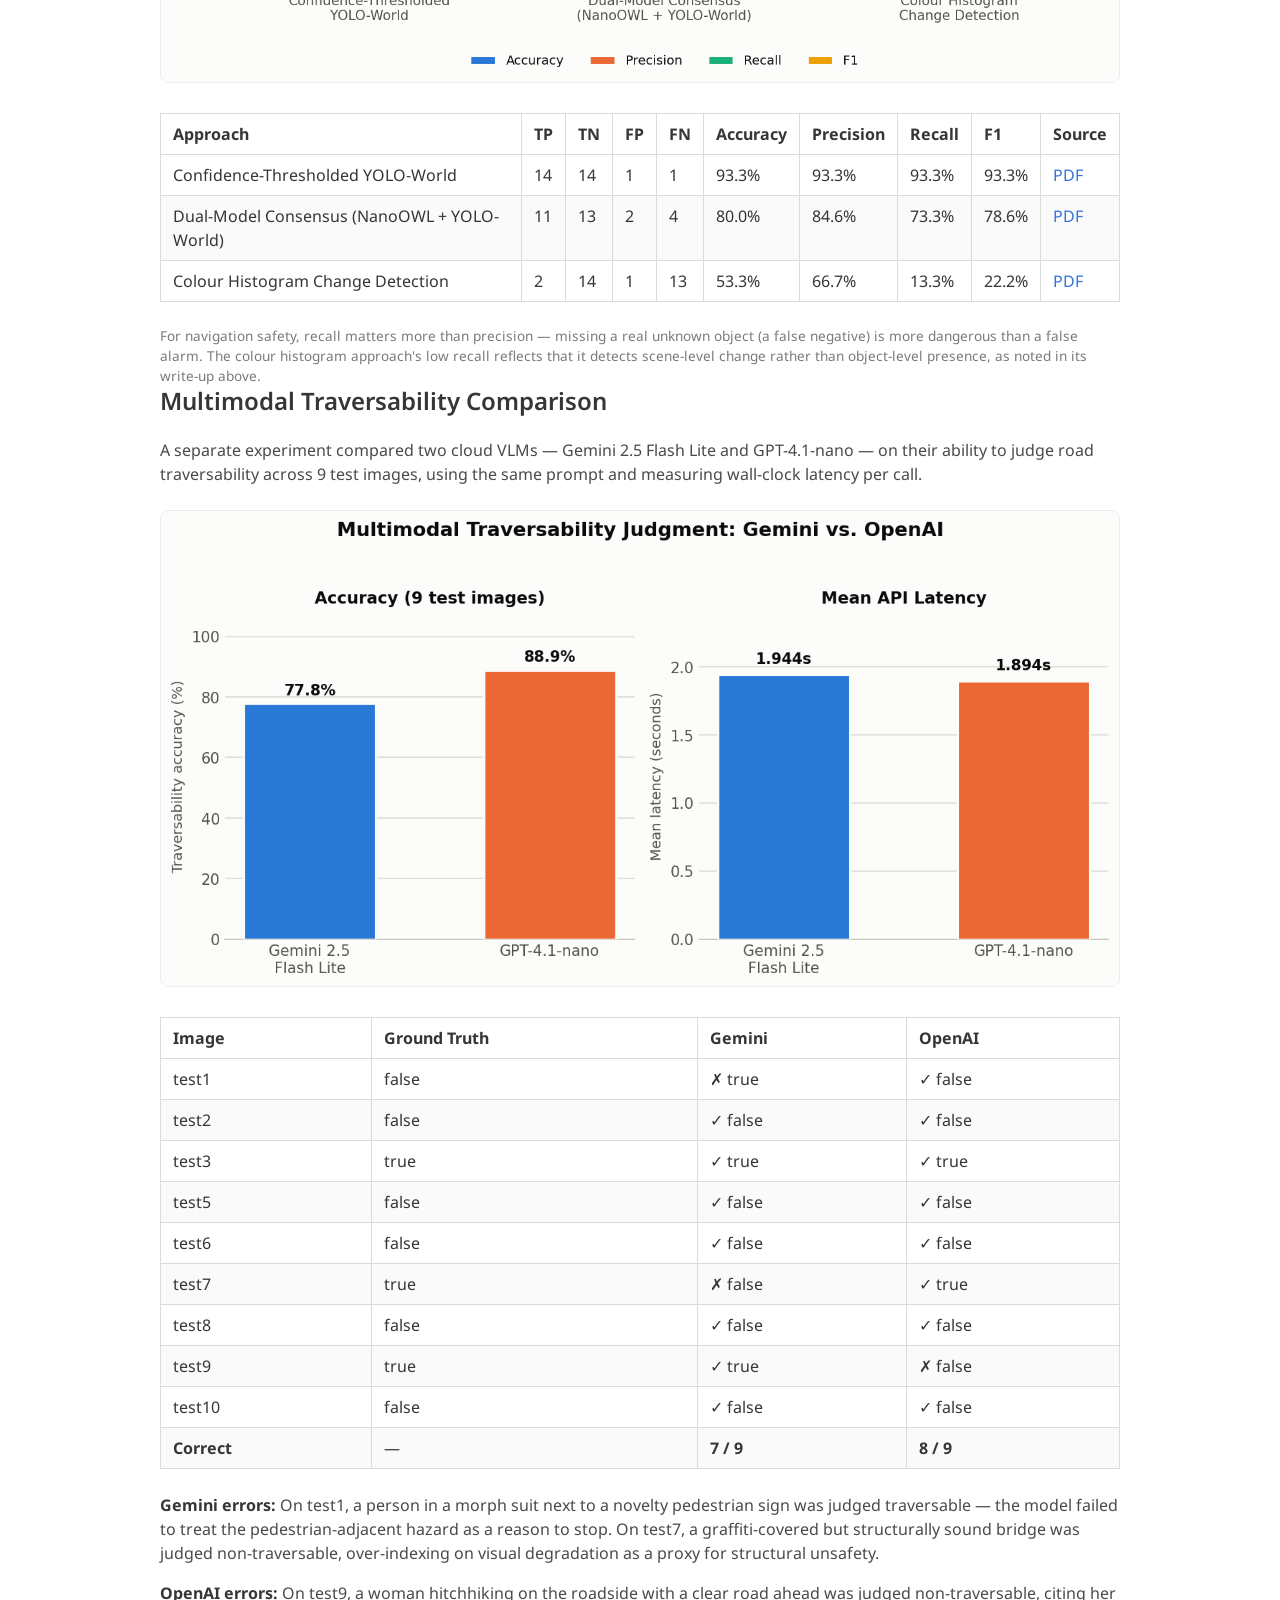
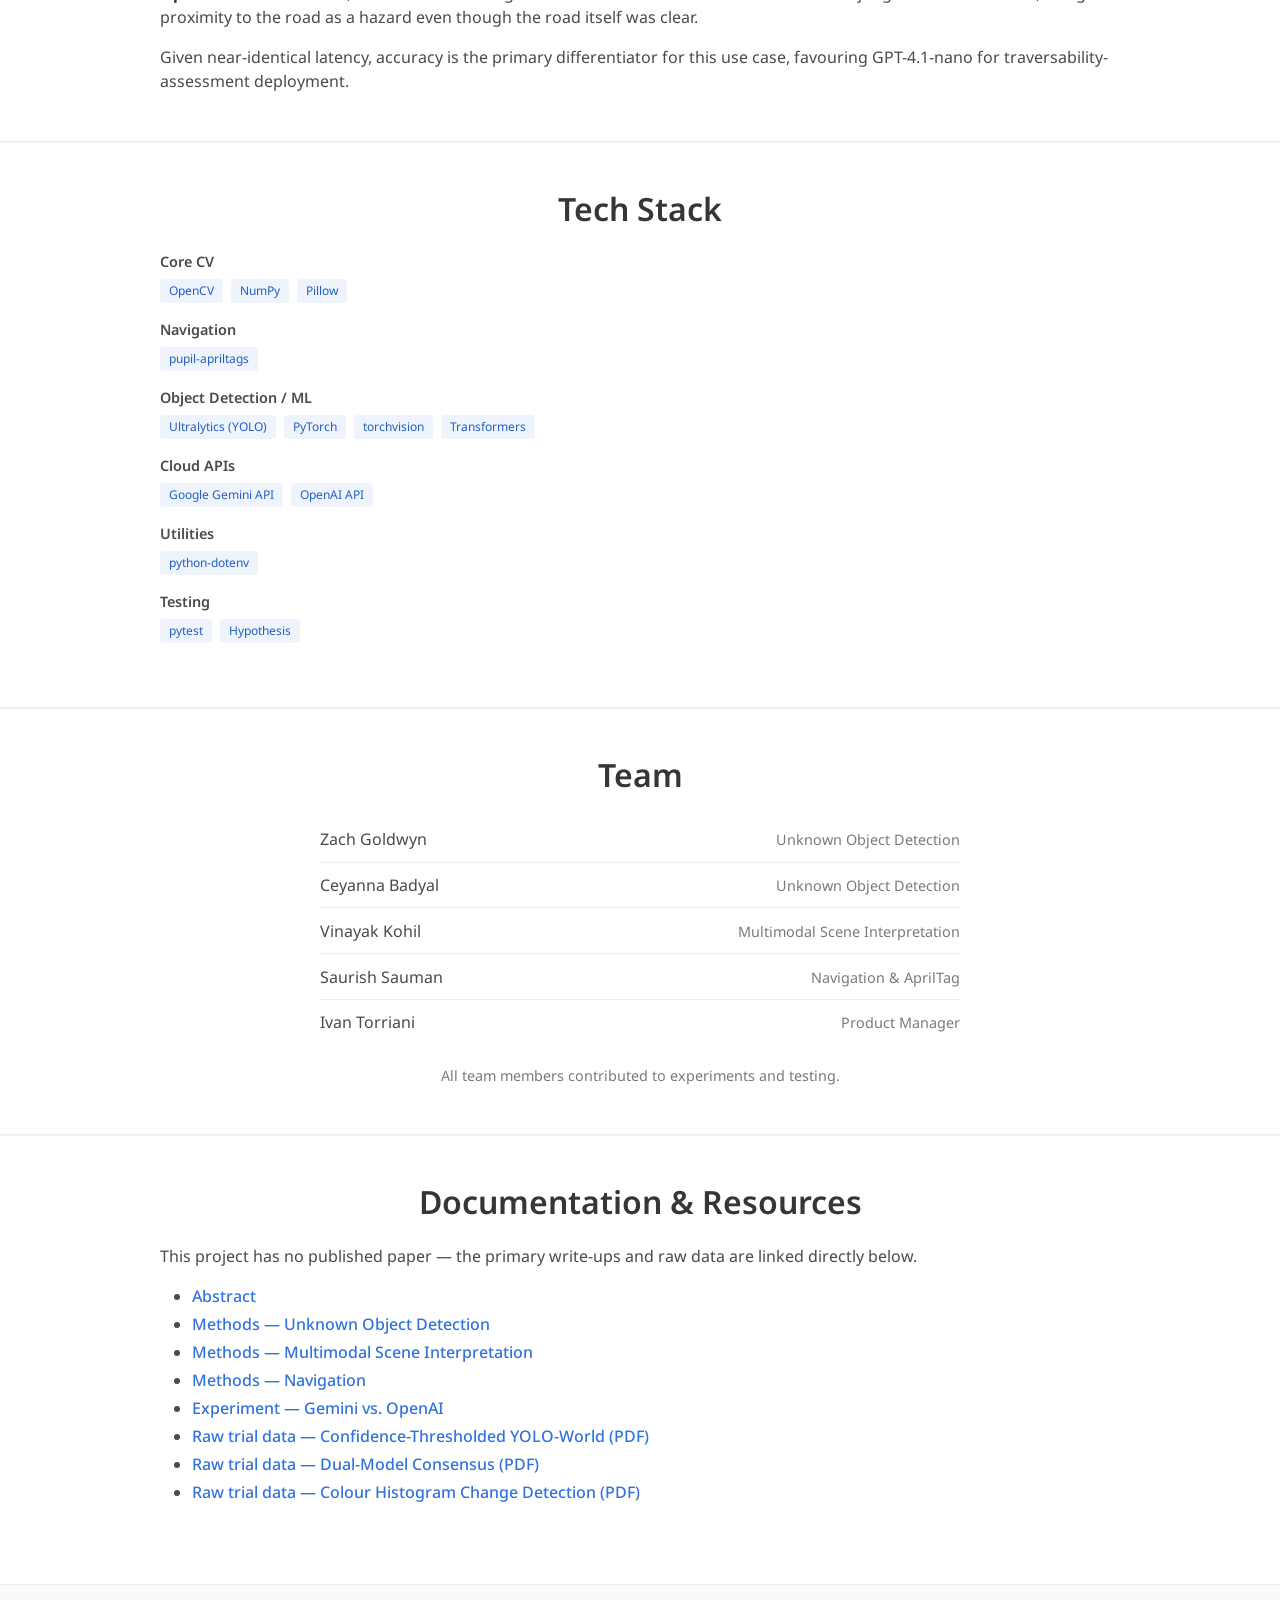
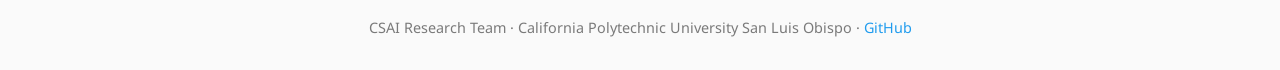
==== commit bb30df02: "Link Ivan Torriani's LinkedIn and add real code snippets to subsystems Adds Ivan's LinkedIn to the h" ====
--- a/index.html
+++ b/index.html
@@ -23,7 +23,8 @@
           <div class="is-size-5 publication-authors">
             <span class="author-block">
               <a href="https://www.linkedin.com/in/zgoldwyn/">Zach Goldwyn</a>,</span>
-            <span class="author-block">Ivan Torriani,</span>
+            <span class="author-block">
+              <a href="https://www.linkedin.com/in/ivan-torriani-3b875a331/">Ivan Torriani</a>,</span>
             <span class="author-block">
               <a href="https://www.linkedin.com/in/ceyanna-badyal/">Ceyanna Badyal</a>,</span>
             <span class="author-block">
@@ -161,6 +162,14 @@
                 their class name, and detections below it are flagged
                 <code>UNKNOWN OBJECT</code>. Confidence acts as a proxy for how well the object
                 matches the model's training distribution.
+                <pre><code>for box in boxes:
+    conf = float(box.conf[0])
+    label = result.names[int(box.cls[0])]
+    if conf * 100 > confidencebenchmark:
+        # draw label + confidence in blue
+    if conf * 100 < confidencebenchmark:
+        # draw "UNKNOWN OBJECT" in red</code></pre>
+                <p class="source-link">src/unknown_object_detection/ObjectRecognition.py</p>
               </div>
             </div>
           </div>
@@ -251,7 +260,11 @@
         results in <strong>2–5 seconds</strong> with no local hardware requirement, at the cost
         of a network dependency. Shared utilities (traversability parsing, output formatting,
         file-path construction) were validated with five correctness properties via
-        property-based testing (Hypothesis, 100 examples each).
+        property-based testing (Hypothesis, 100 examples each) — for example:
+        <pre><code>def parse_traversability(response: str) -> bool:
+    """Returns True iff the response starts with 'yes' (case-insensitive)."""
+    return response.strip().lower().startswith("yes")</code></pre>
+        <p class="source-link">src/multimodal_interpretation/helpers.py</p>
       </div>
       <div class="notification is-light content">
         <strong>Limitations:</strong>
@@ -289,6 +302,20 @@
             <tr><td>No tag detected</td><td>No Tag Detected</td></tr>
           </tbody>
         </table>
+      </div>
+      <div class="content">
+        <pre><code>if tag.pose_t[0] < -0.075:      # Tag is to the left
+    command = "Move Left"
+elif tag.pose_t[0] > 0.075:     # Tag is to the right
+    command = "Move Right"
+elif tag.pose_t[2] > 0.1:       # Tag is far
+    command = "Move Forward"
+elif tag.pose_t[2] <= 0.1:      # Tag is close
+    command = "Stop"
+
+if len(tags) == 0:
+    command = "No Tag Detected"</code></pre>
+        <p class="source-link">src/navigation/cvAprilTag.py</p>
       </div>
       <div class="notification is-light content">
         <strong>Limitations:</strong>
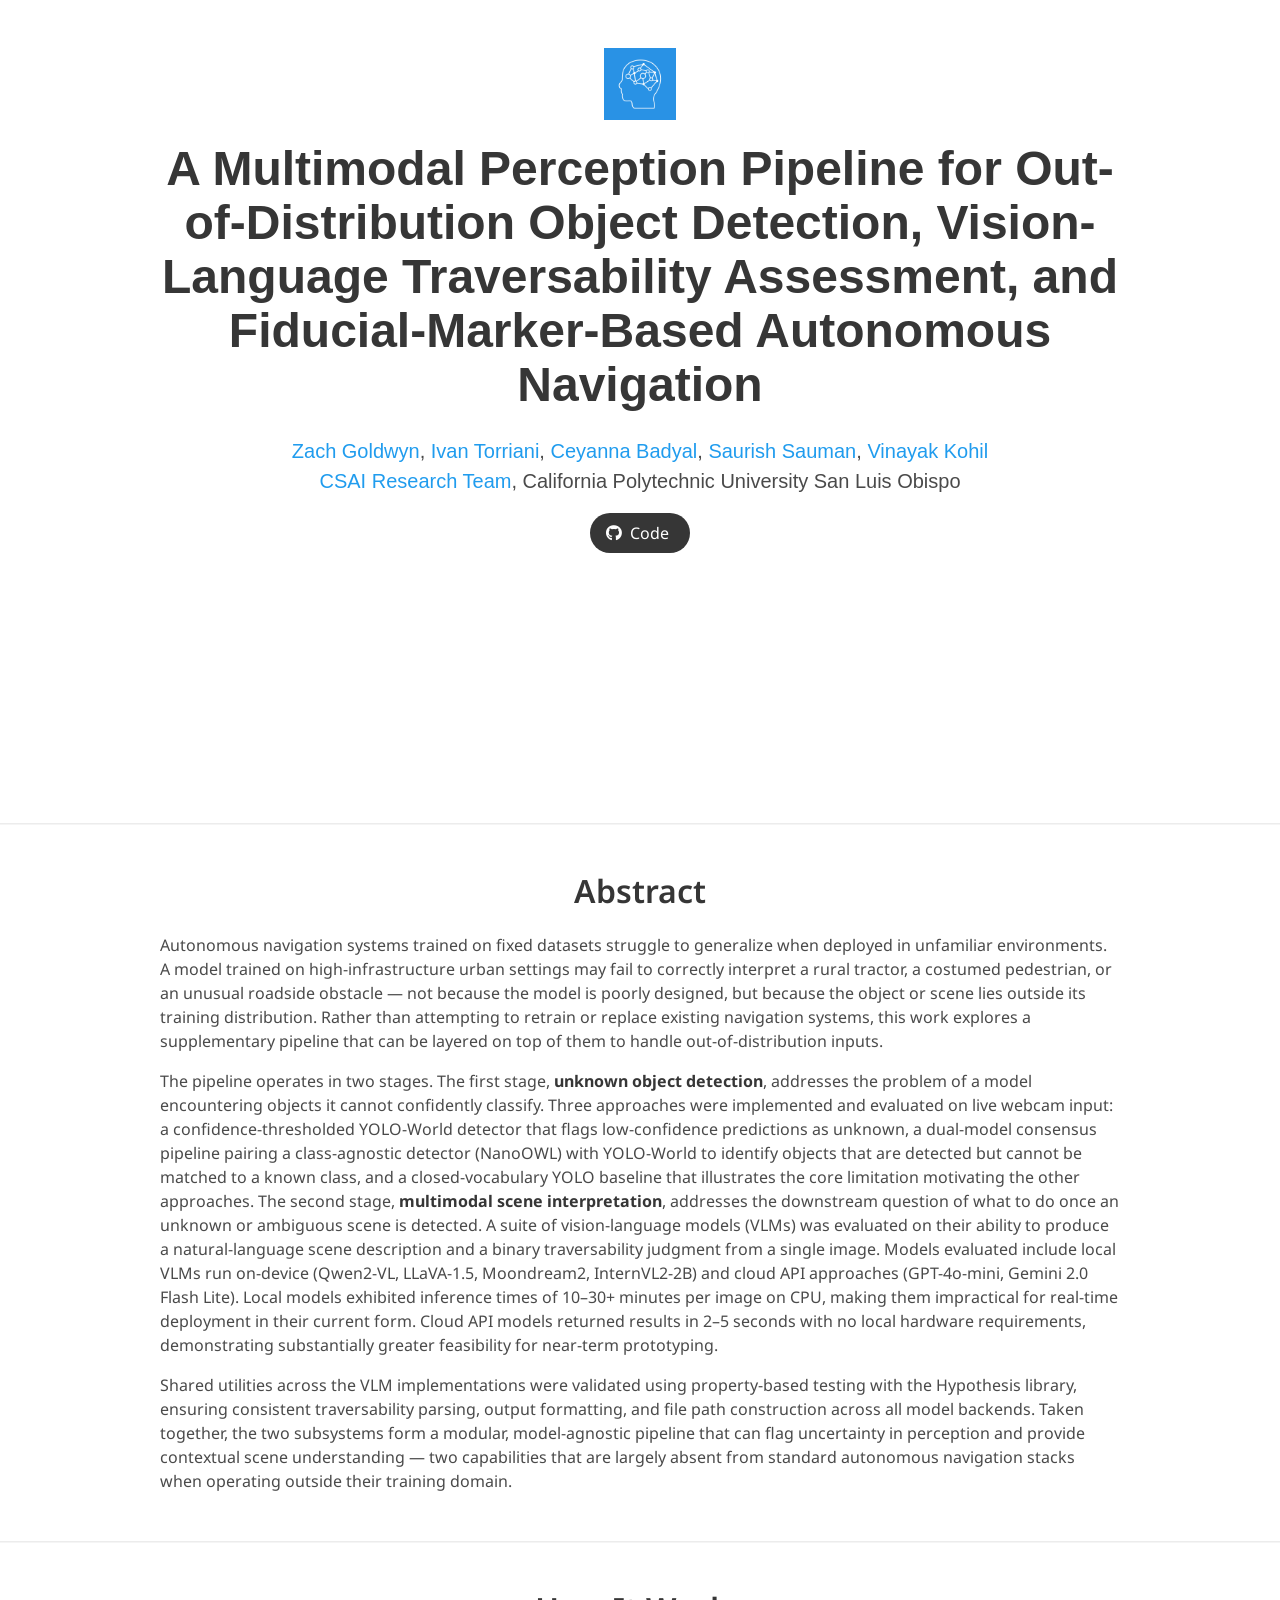
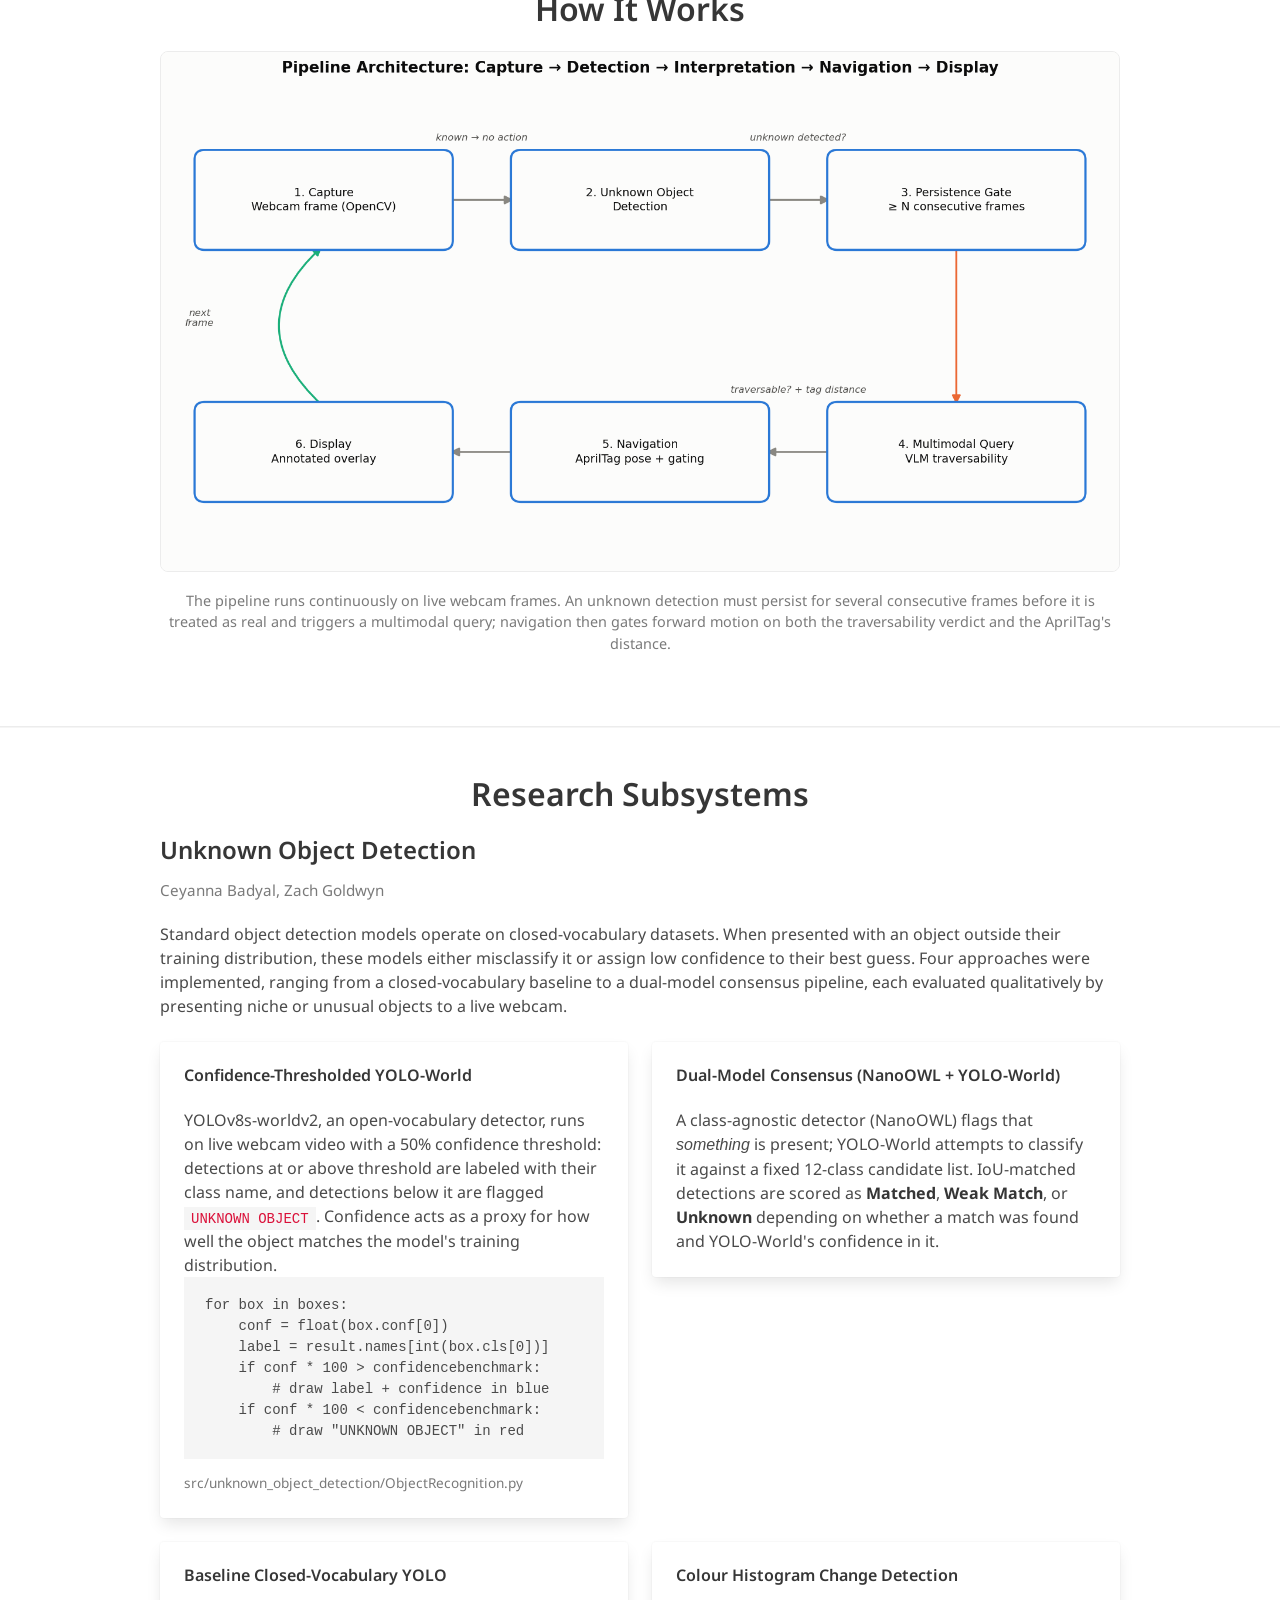
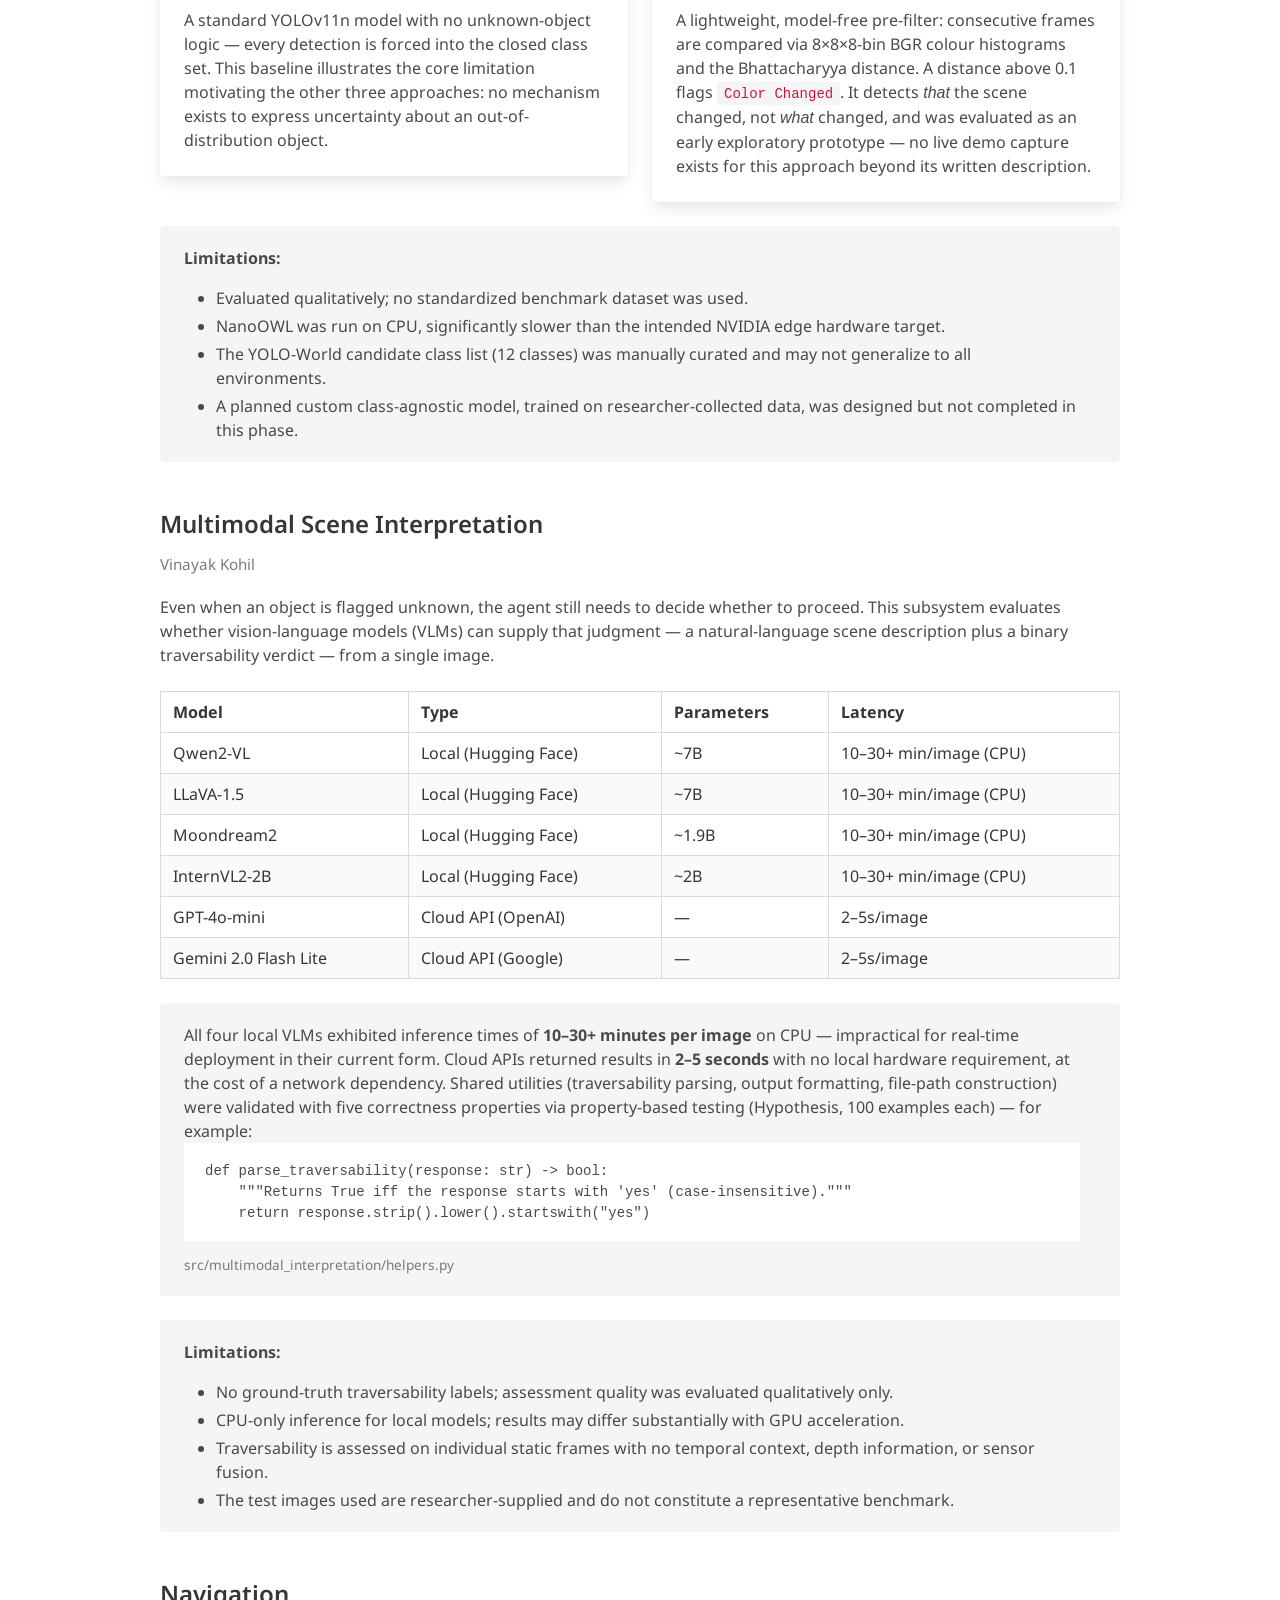
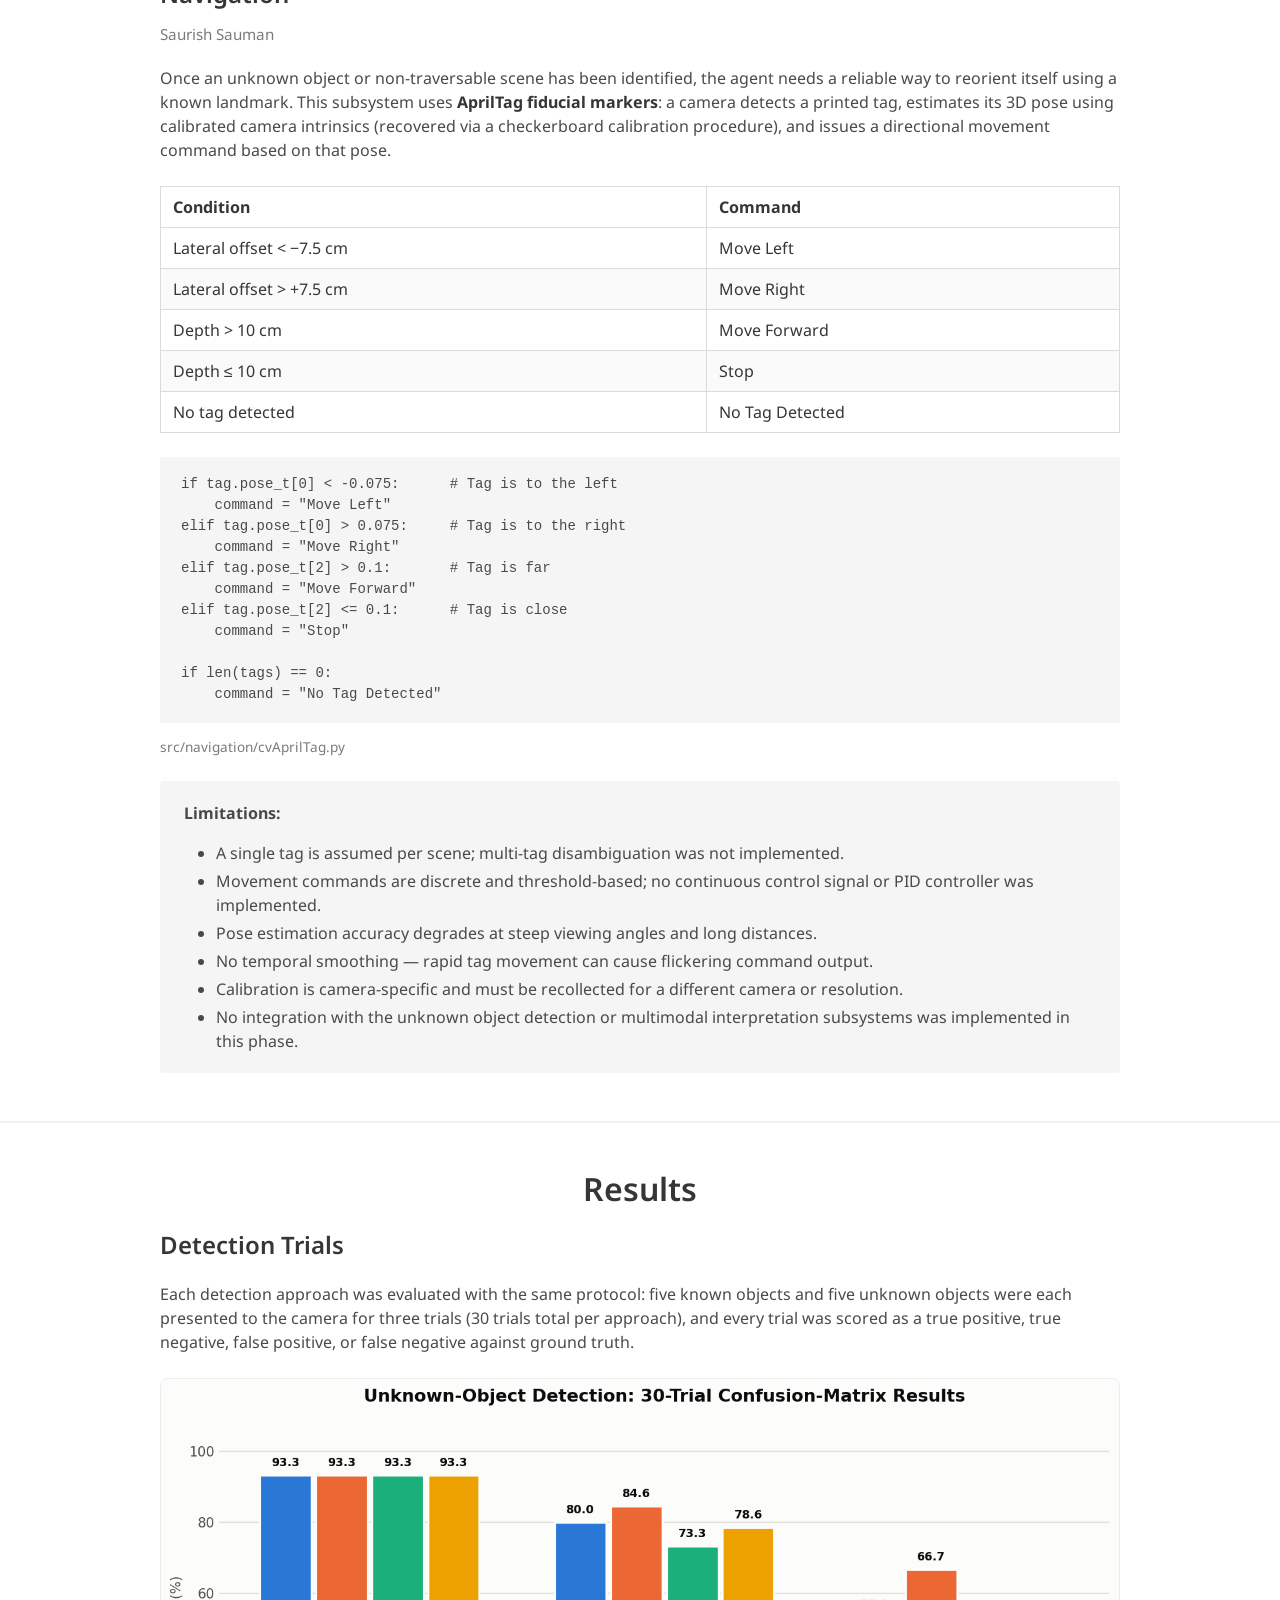
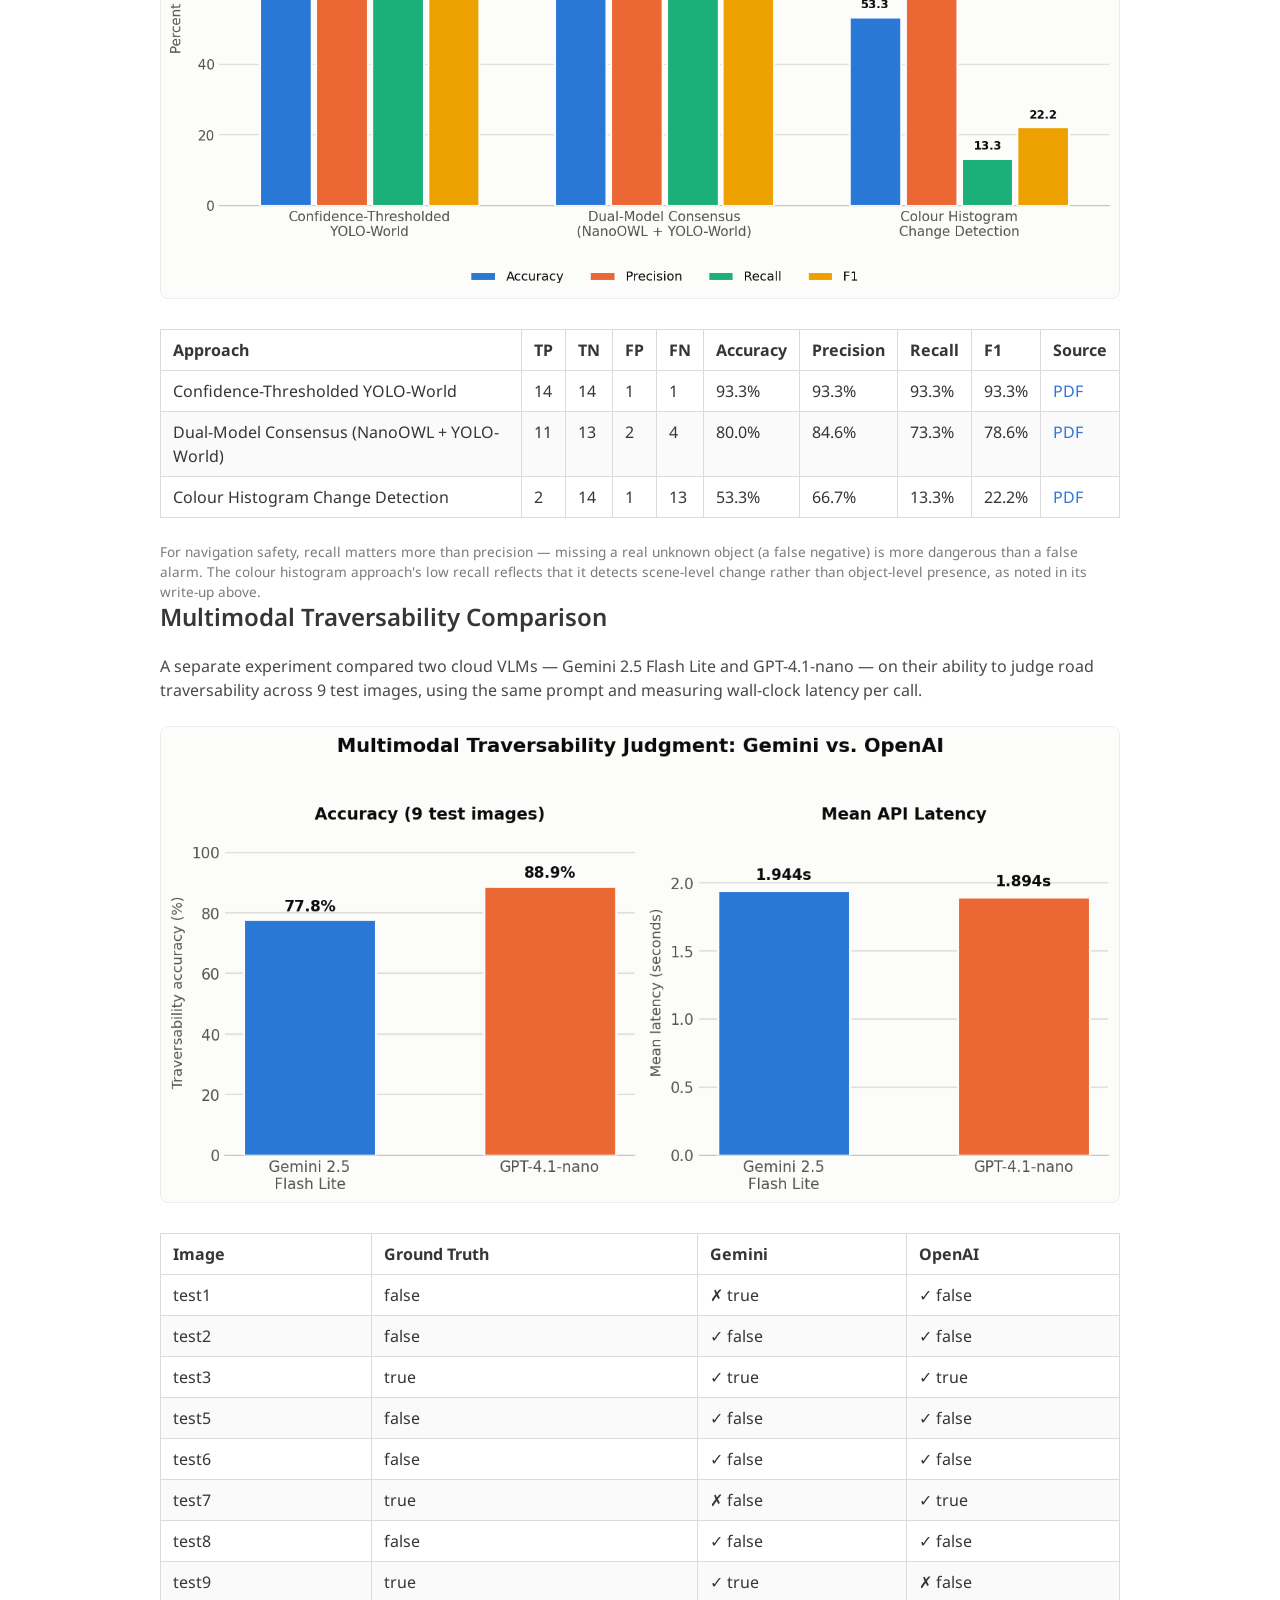
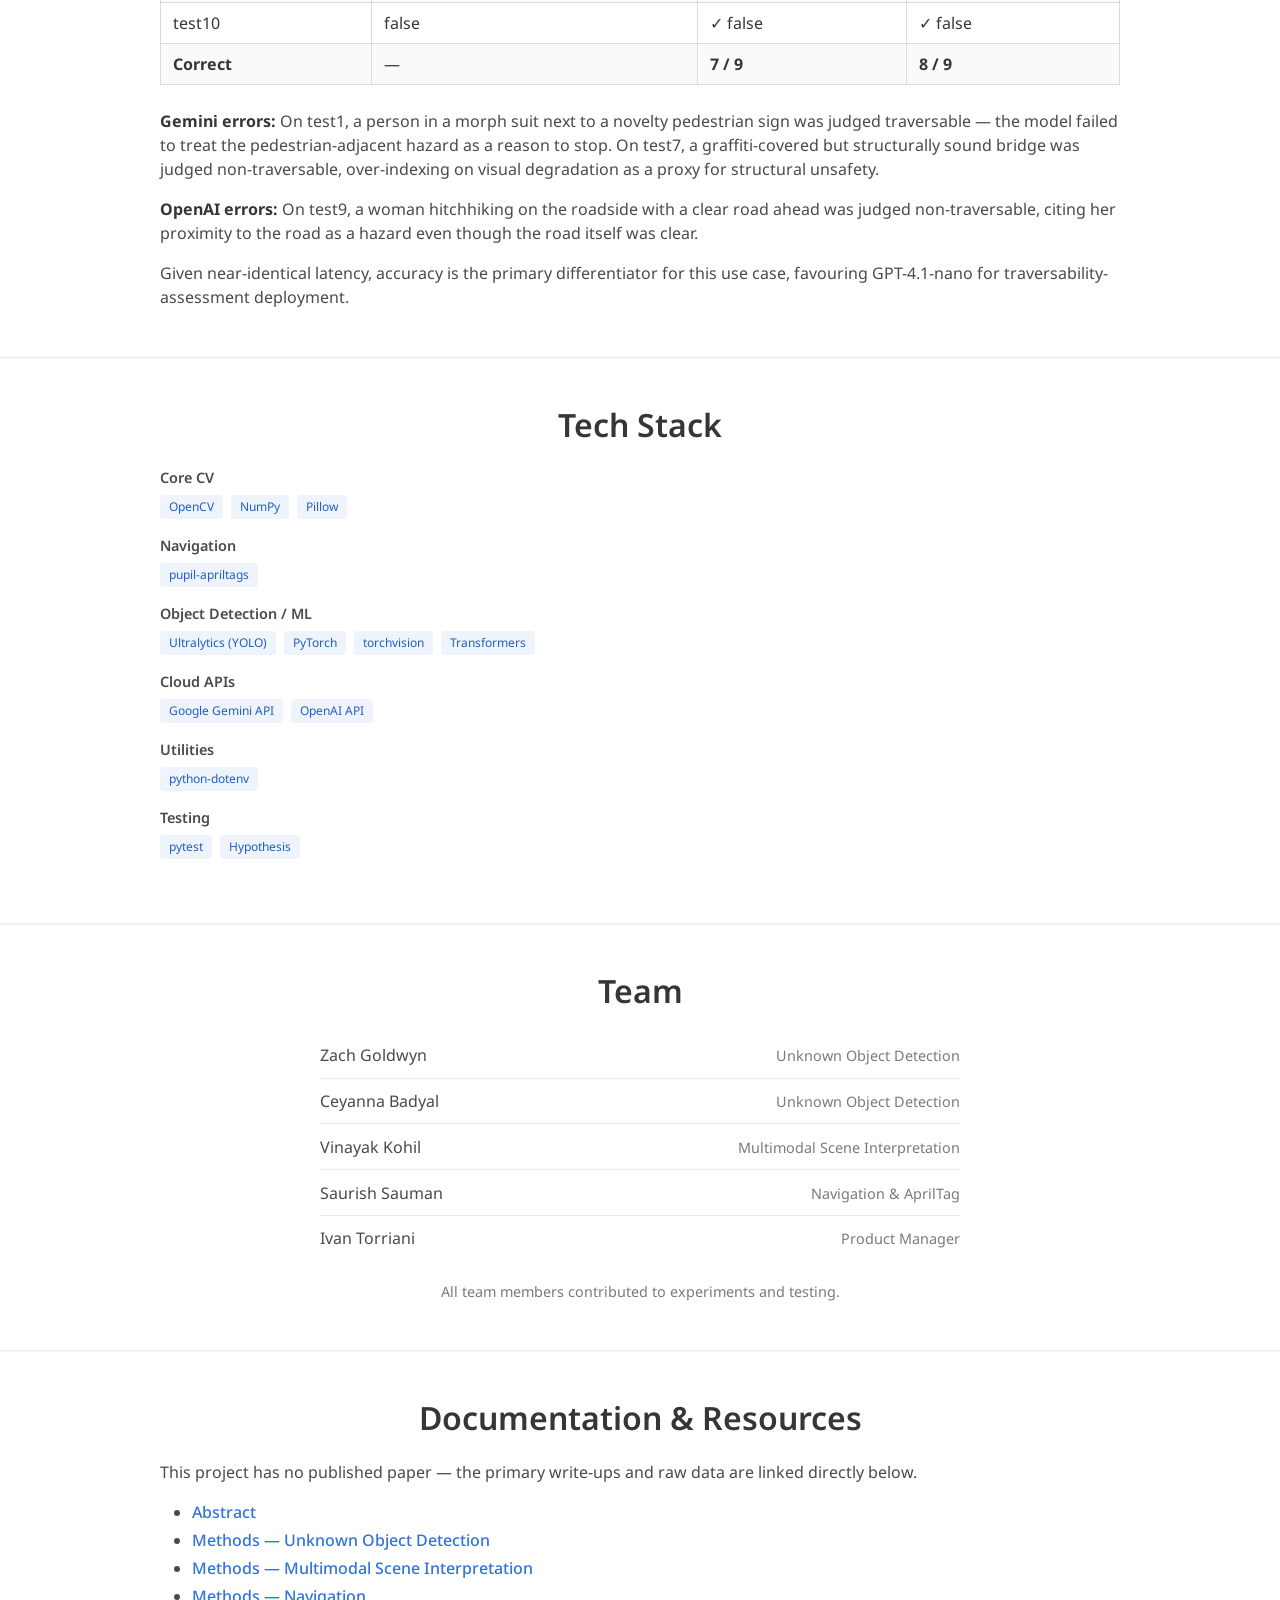
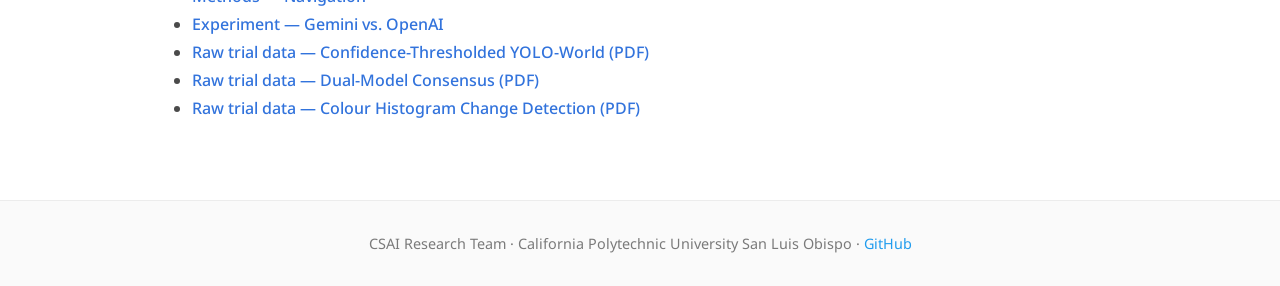
==== commit 9dfcd16a: "Use a more formal, research-grade page title Replaces the short working title with a fuller academic" ====
--- a/index.html
+++ b/index.html
@@ -3,7 +3,7 @@
 <head>
   <meta charset="utf-8">
   <meta name="viewport" content="width=device-width, initial-scale=1">
-  <title>Unknown Area Navigation</title>
+  <title>A Multimodal Perception Pipeline for Out-of-Distribution Object Detection, Vision-Language Traversability Assessment, and Fiducial-Marker-Based Autonomous Navigation</title>
 
   <link href="https://fonts.googleapis.com/css?family=Google+Sans|Noto+Sans|Castoro" rel="stylesheet">
   <link rel="stylesheet" href="assets/css/bulma.min.css">
@@ -19,7 +19,7 @@
       <div class="columns is-centered">
         <div class="column has-text-centered">
           <img src="assets/images/logo.png" alt="CSAI Research Team logo" width="72" height="72" style="margin-bottom: 1rem;">
-          <h1 class="title is-1 publication-title">Unknown Area Navigation</h1>
+          <h1 class="title is-1 publication-title">A Multimodal Perception Pipeline for Out-of-Distribution Object Detection, Vision-Language Traversability Assessment, and Fiducial-Marker-Based Autonomous Navigation</h1>
           <div class="is-size-5 publication-authors">
             <span class="author-block">
               <a href="https://www.linkedin.com/in/zgoldwyn/">Zach Goldwyn</a>,</span>
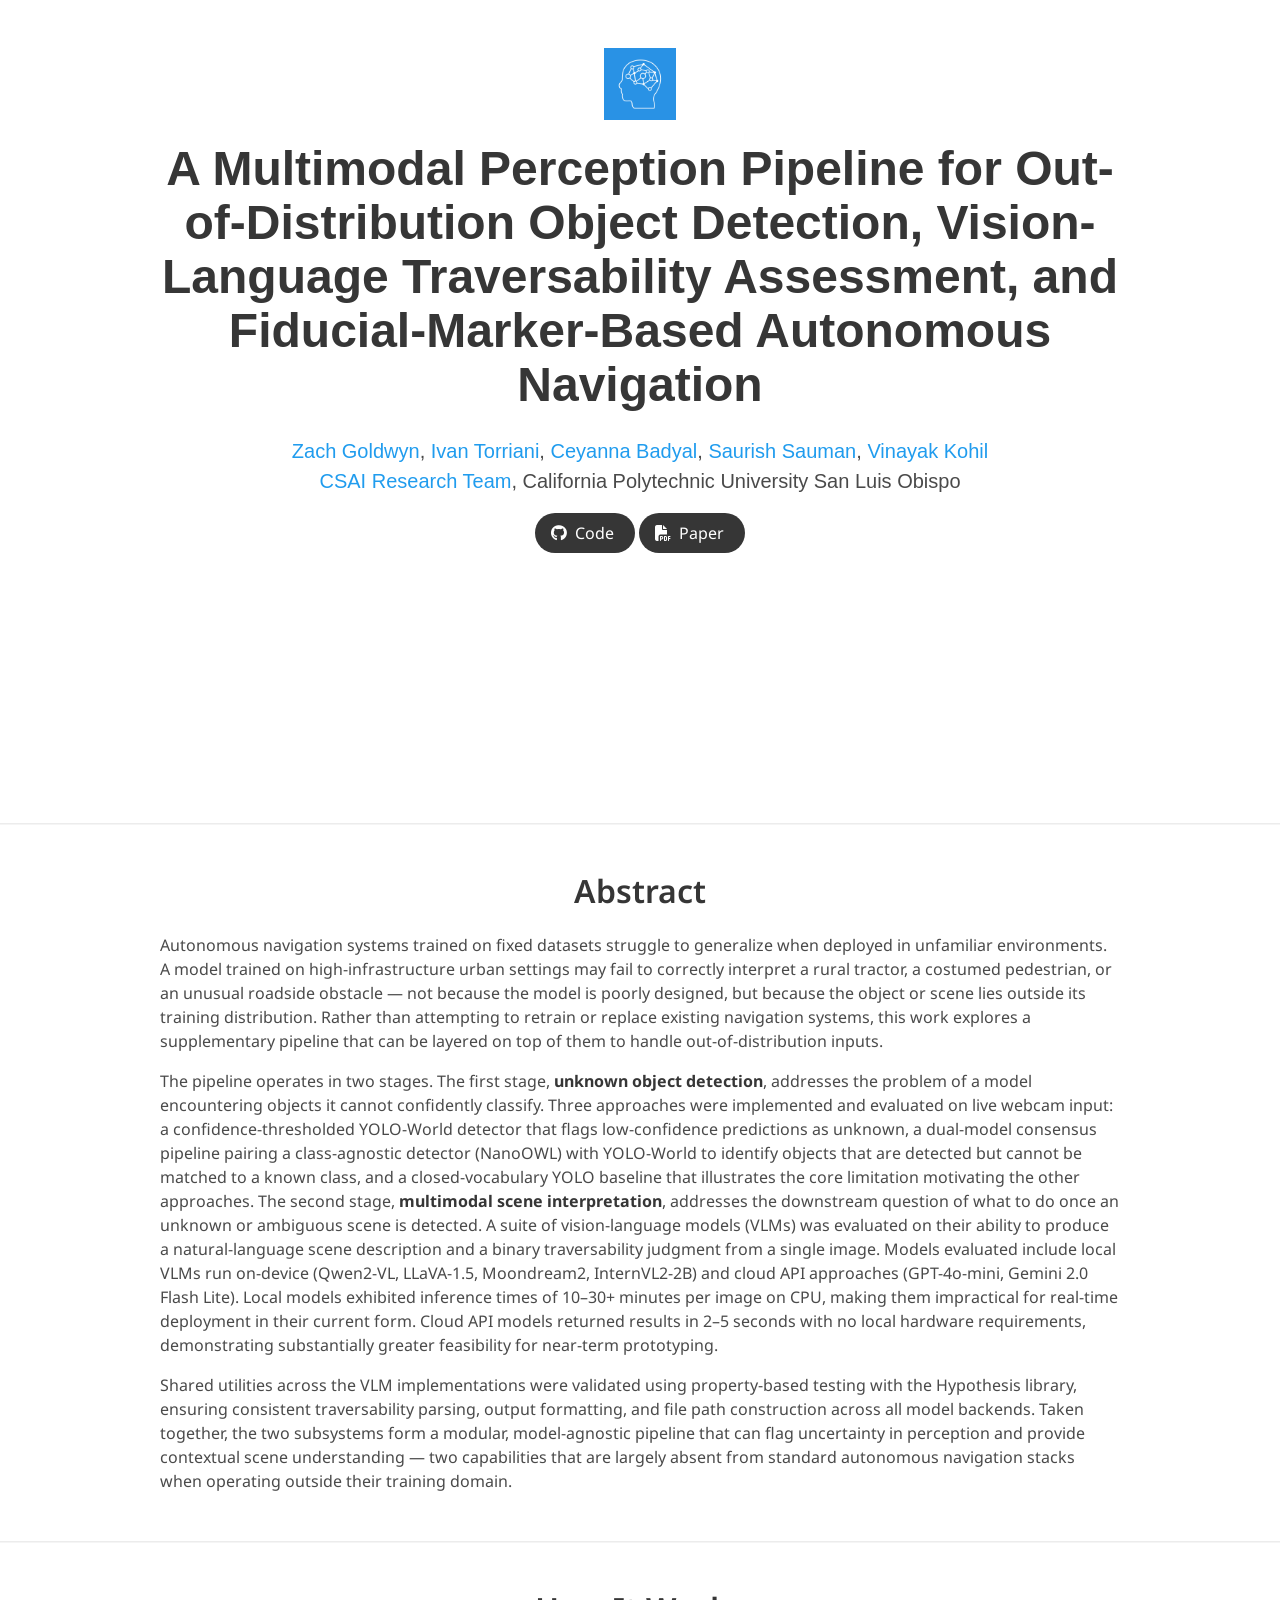
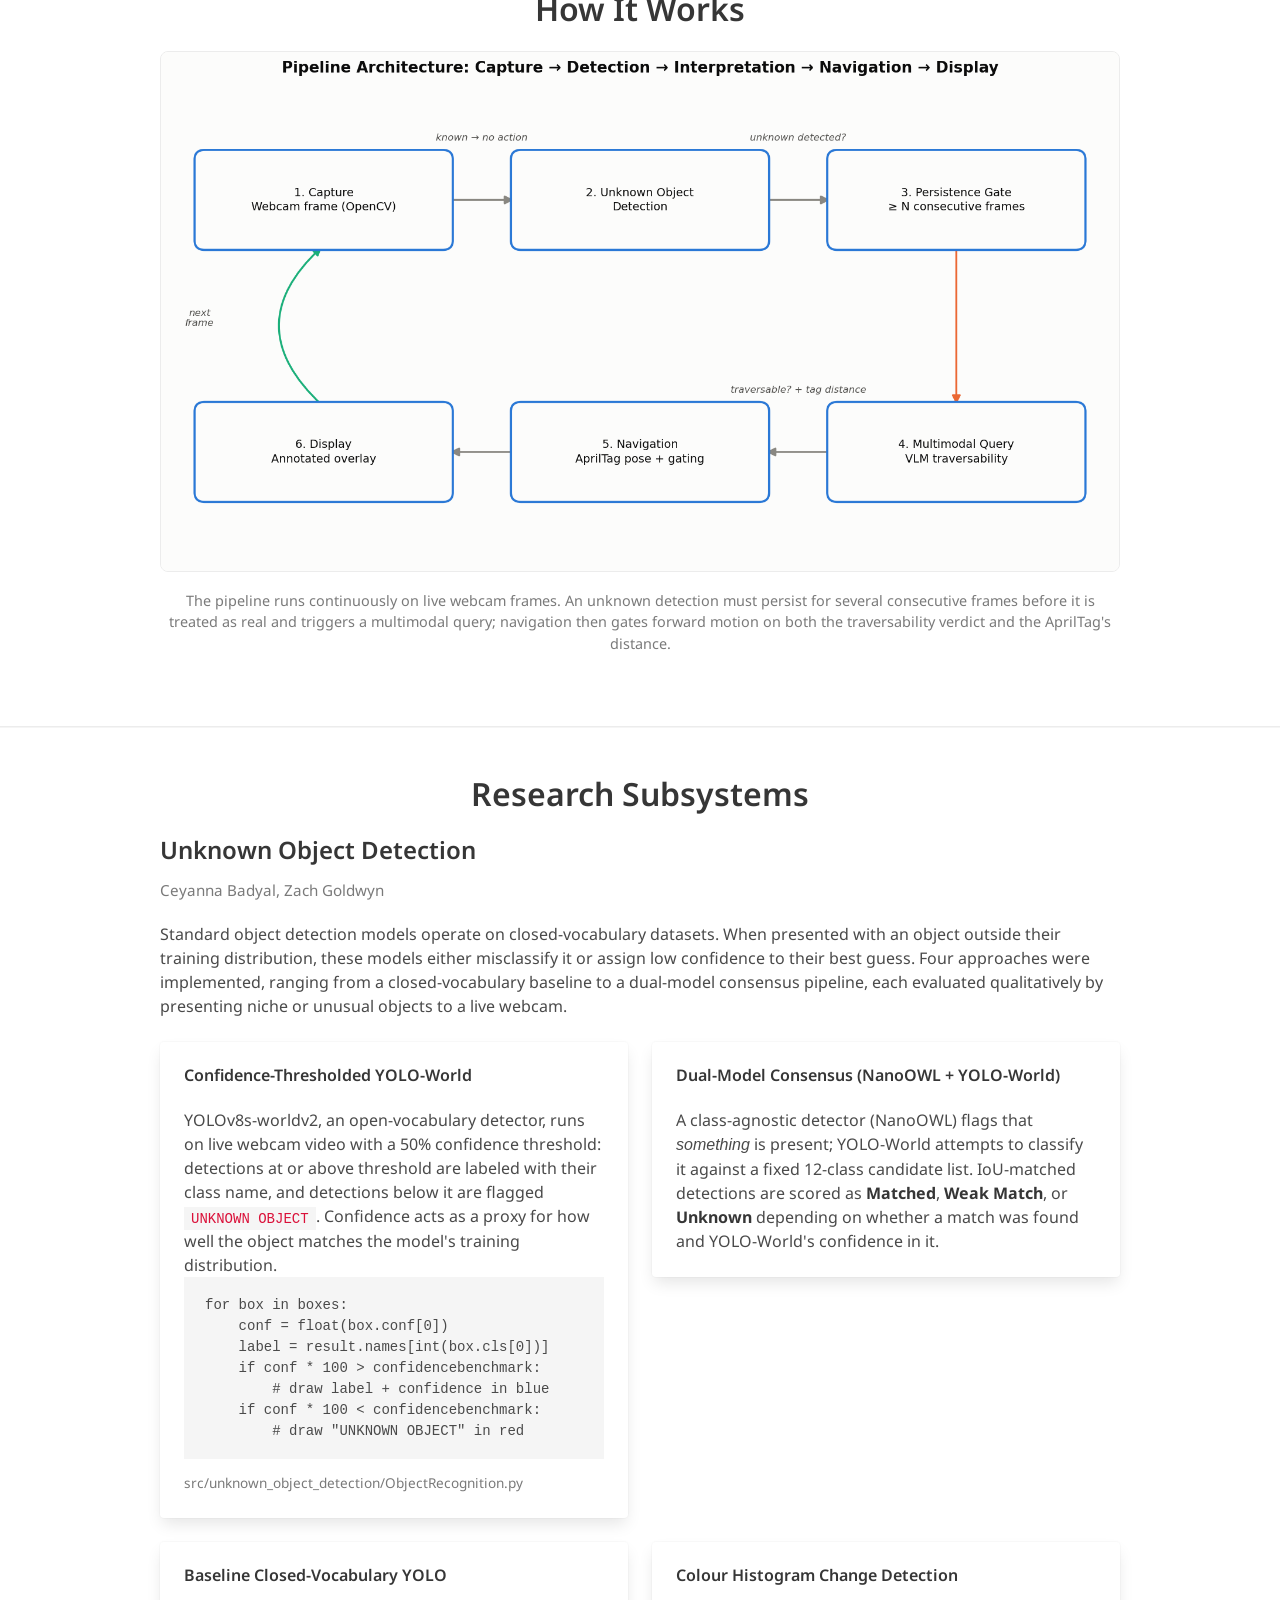
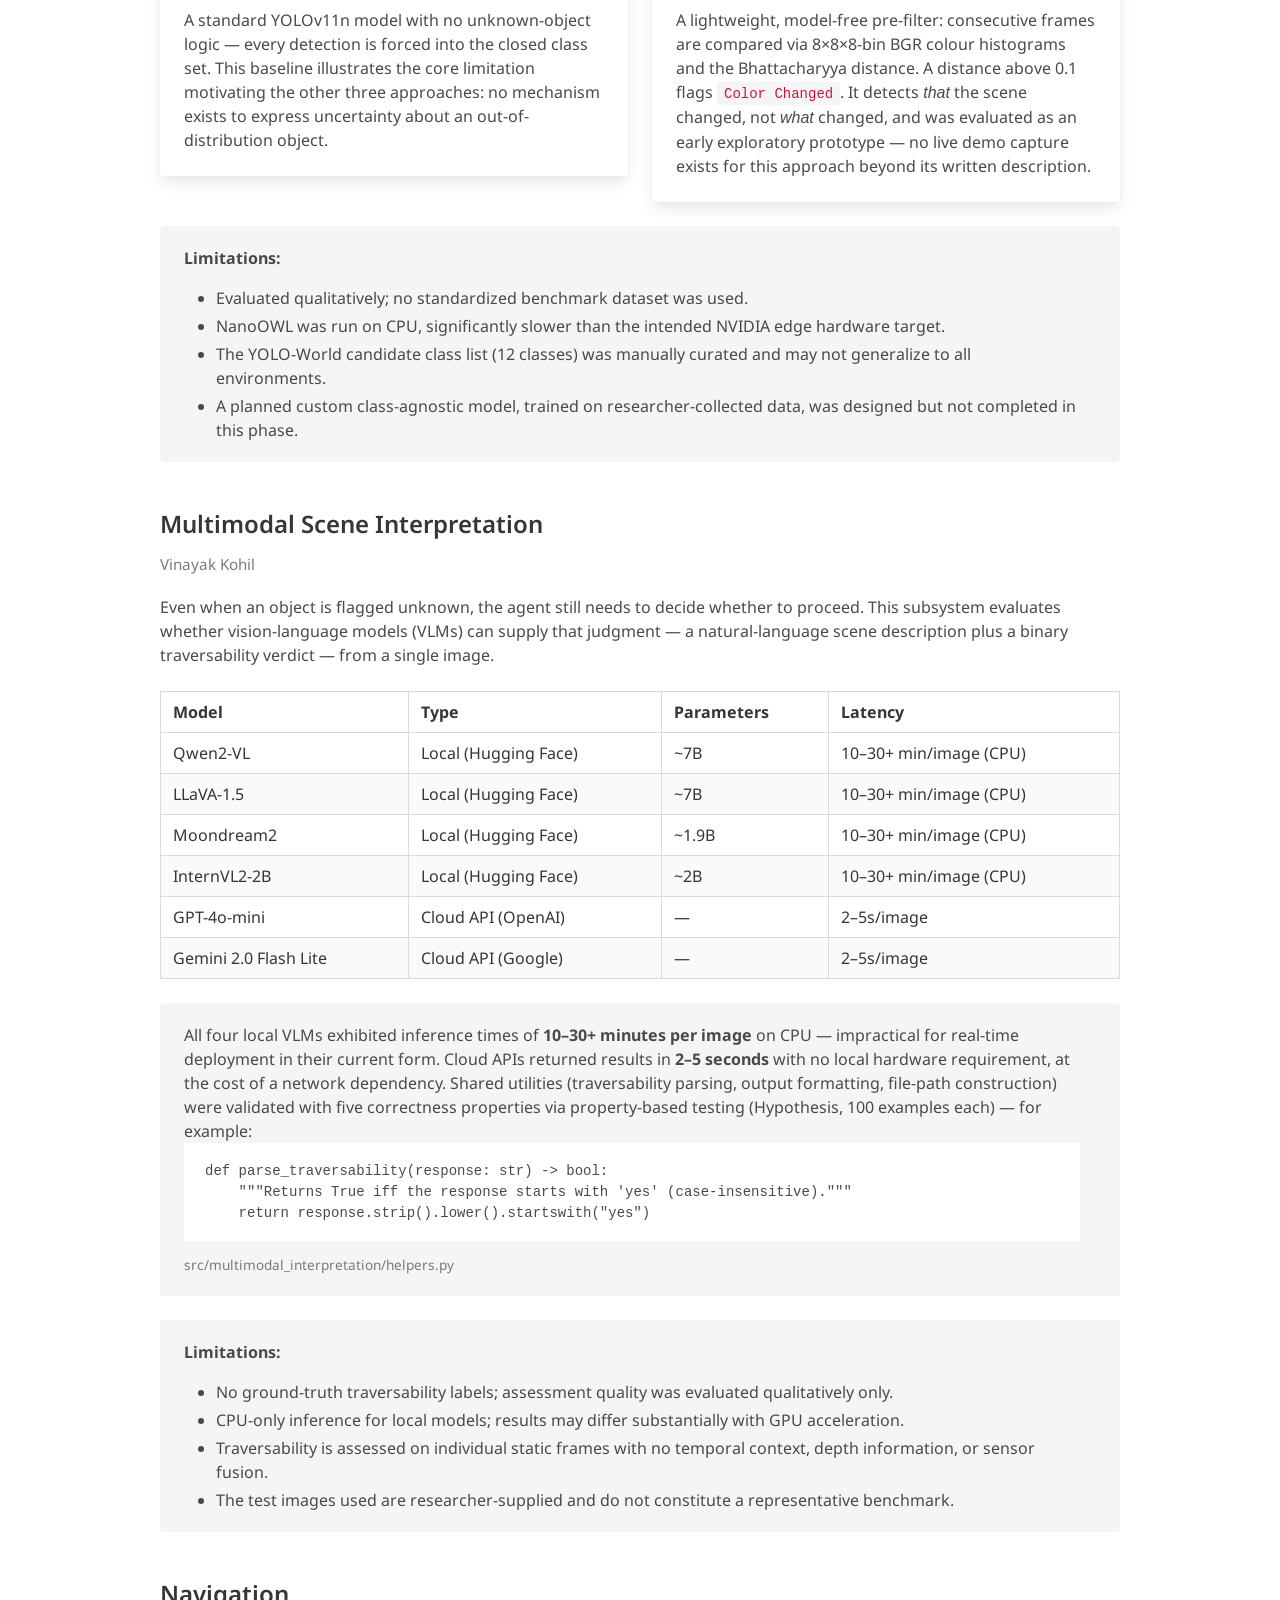
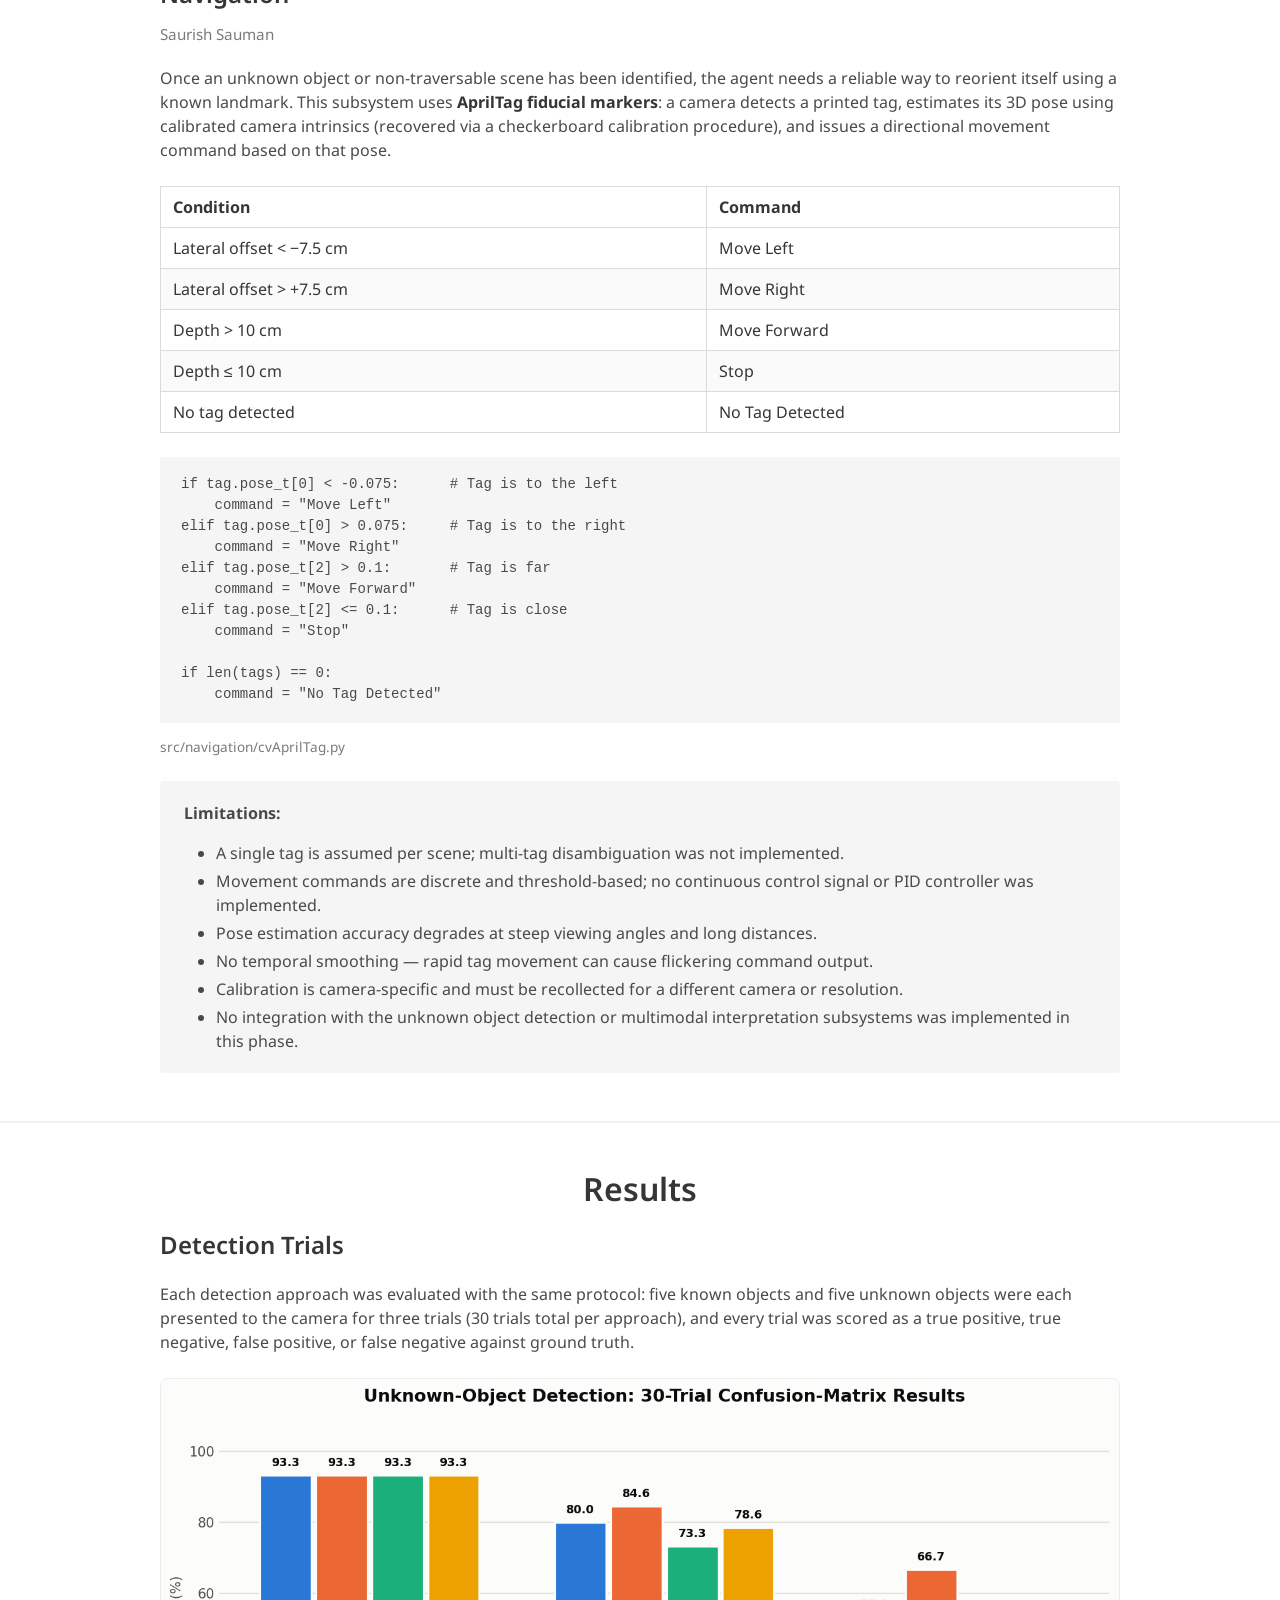
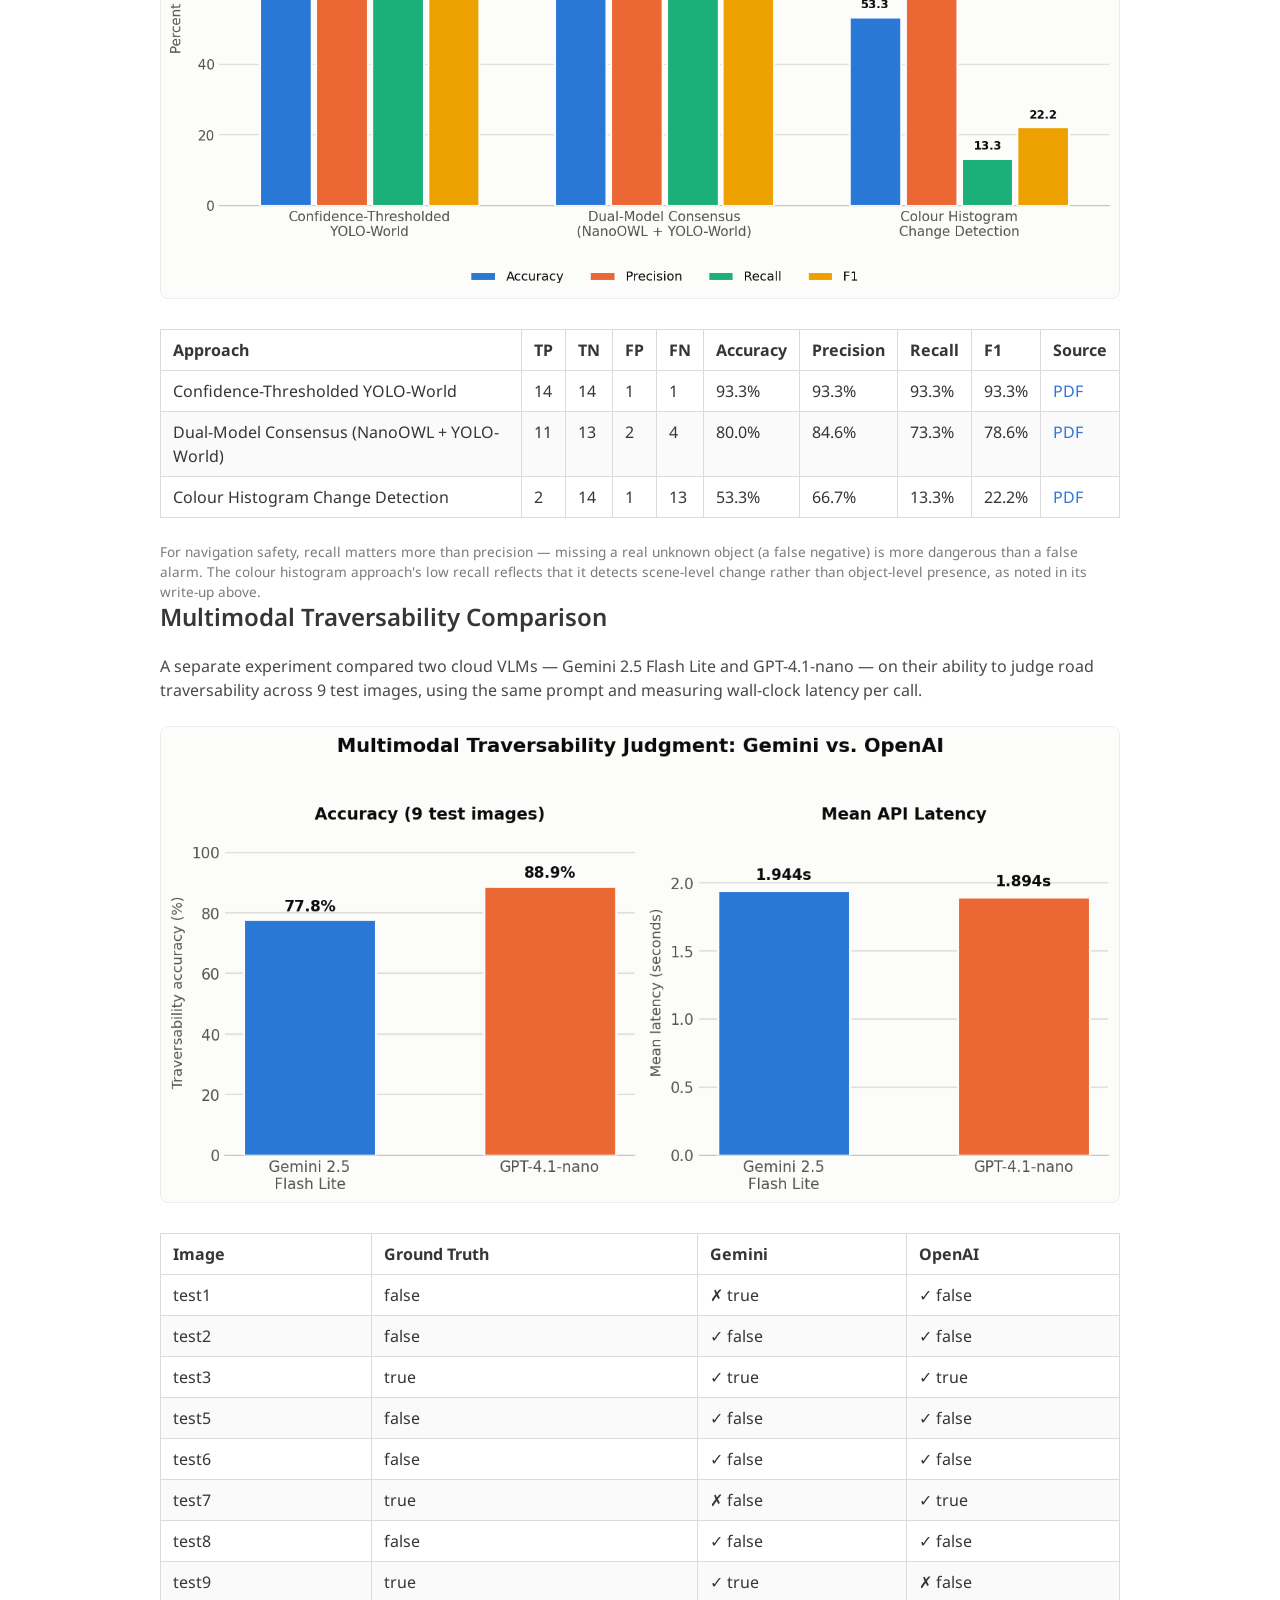
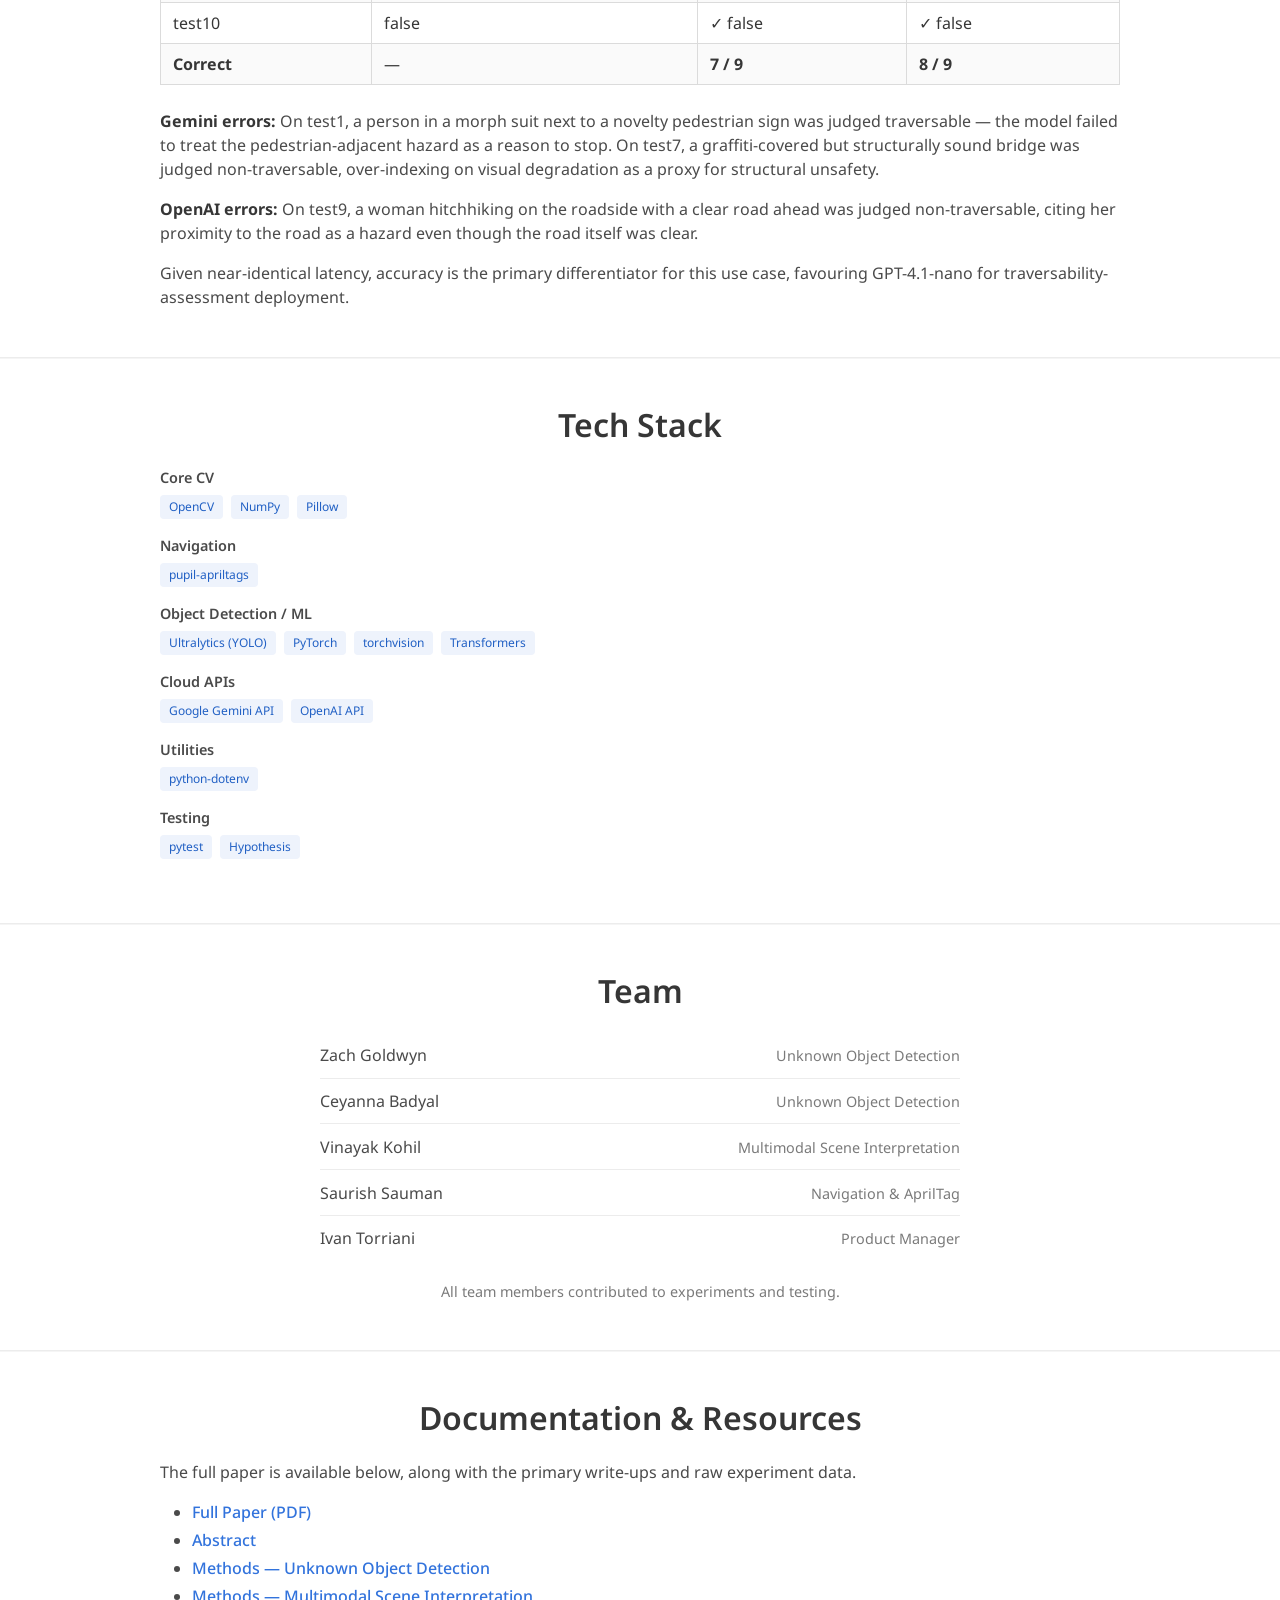
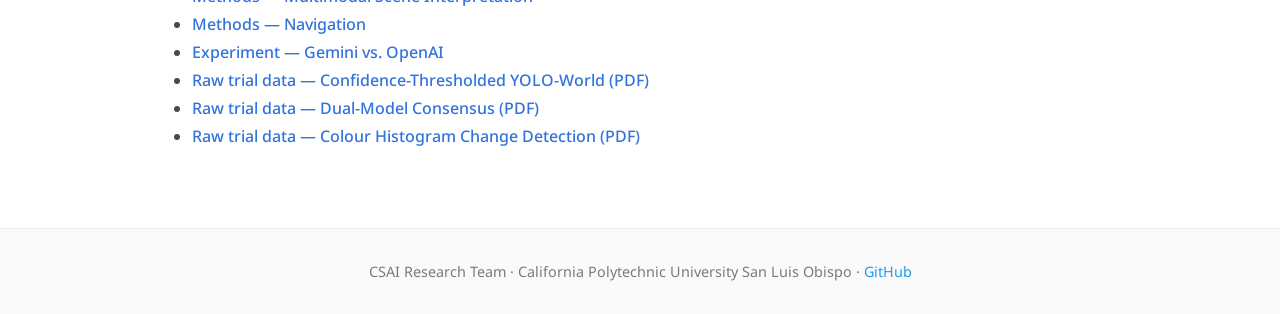
==== commit 183fa34d: "Add full research paper (PDF) and link it from the site Writes a compact 8-page preprint covering th" ====
--- a/index.html
+++ b/index.html
@@ -46,6 +46,15 @@
                       <i class="fab fa-github"></i>
                   </span>
                   <span>Code</span>
+                </a>
+              </span>
+              <span class="link-block">
+                <a href="assets/paper/paper.pdf"
+                   class="external-link button is-normal is-rounded is-dark">
+                  <span class="icon">
+                      <i class="fas fa-file-pdf"></i>
+                  </span>
+                  <span>Paper</span>
                 </a>
               </span>
             </div>
@@ -515,8 +524,9 @@
   <div class="container is-max-desktop">
     <h2 class="title is-3 has-text-centered">Documentation &amp; Resources</h2>
     <div class="content resource-list">
-      <p>This project has no published paper — the primary write-ups and raw data are linked directly below.</p>
+      <p>The full paper is available below, along with the primary write-ups and raw experiment data.</p>
       <ul>
+        <li><a href="assets/paper/paper.pdf">Full Paper (PDF)</a></li>
         <li><a href="https://github.com/calpoly-csai/unknown-area-navigation/blob/main/docs/abstract.md">Abstract</a></li>
         <li><a href="https://github.com/calpoly-csai/unknown-area-navigation/blob/main/docs/methods/unknown_object_detection.md">Methods — Unknown Object Detection</a></li>
         <li><a href="https://github.com/calpoly-csai/unknown-area-navigation/blob/main/docs/methods/multimodal_interpretation.md">Methods — Multimodal Scene Interpretation</a></li>
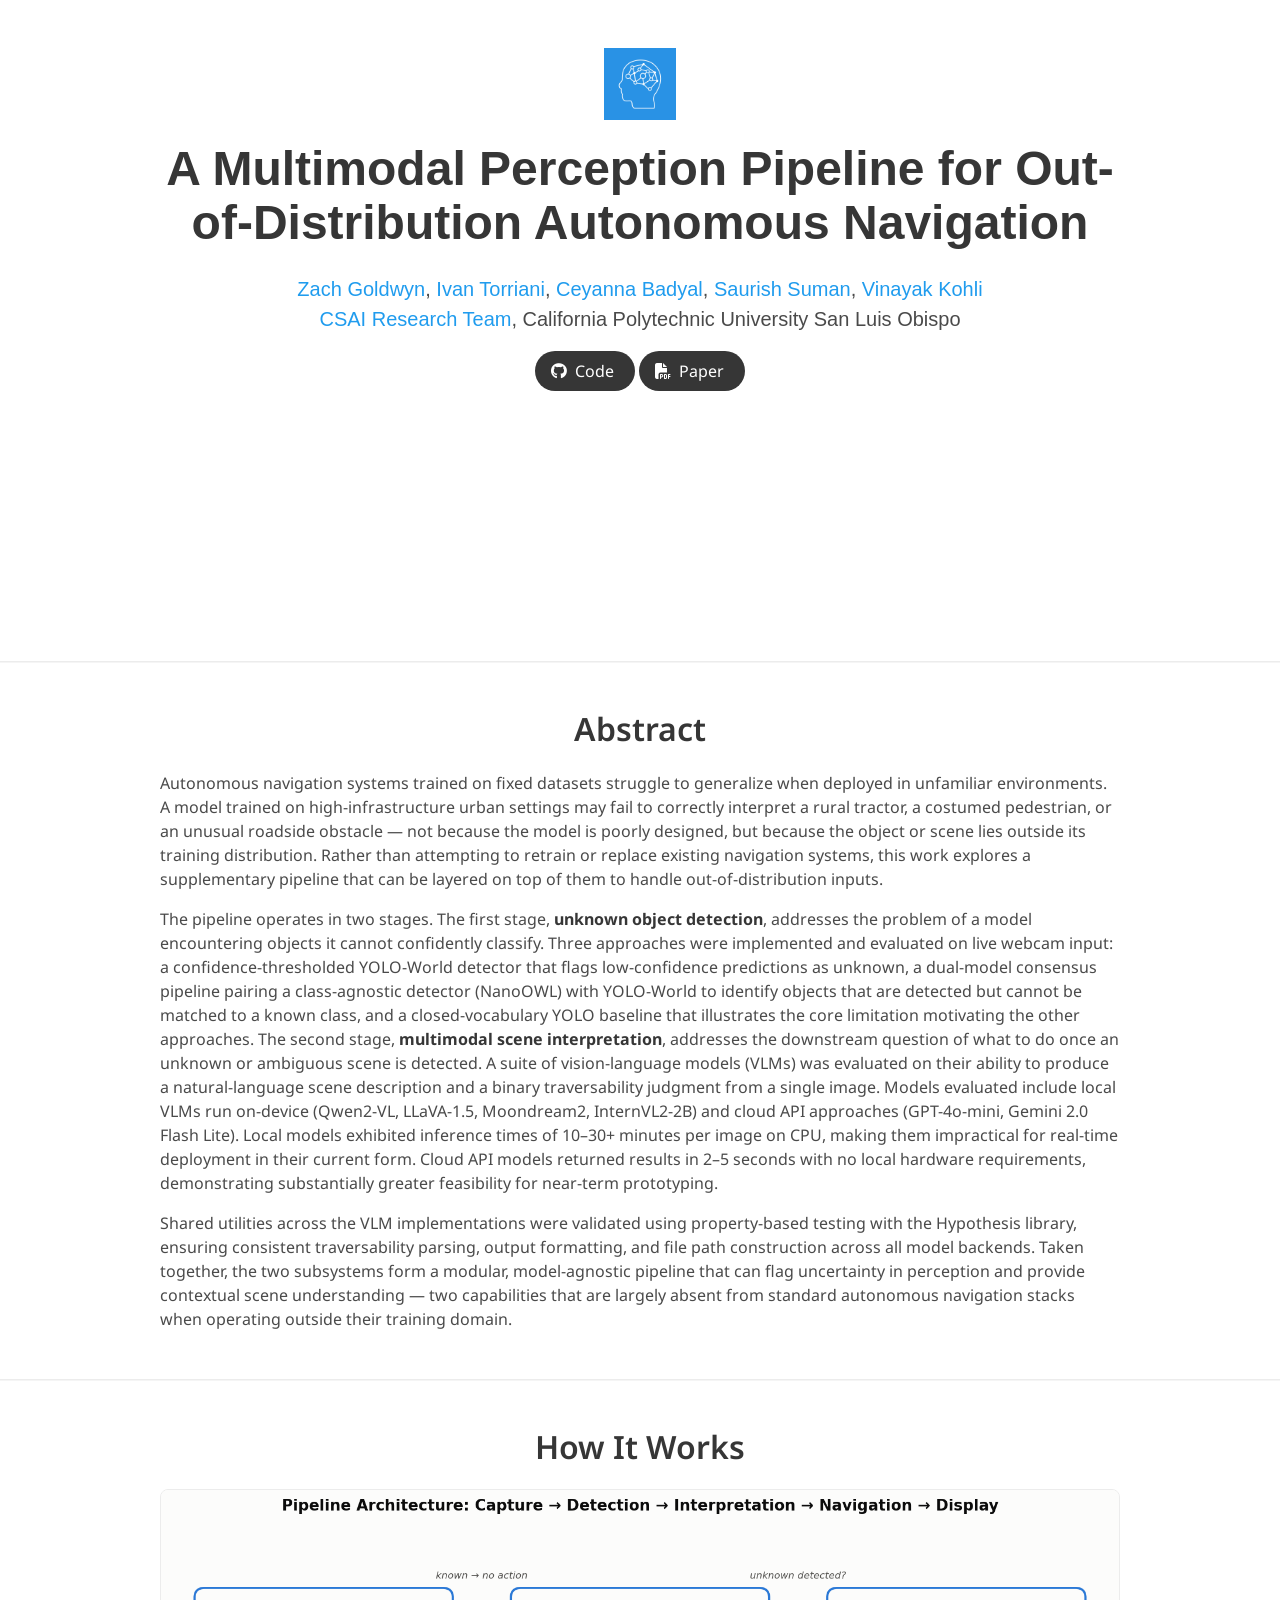
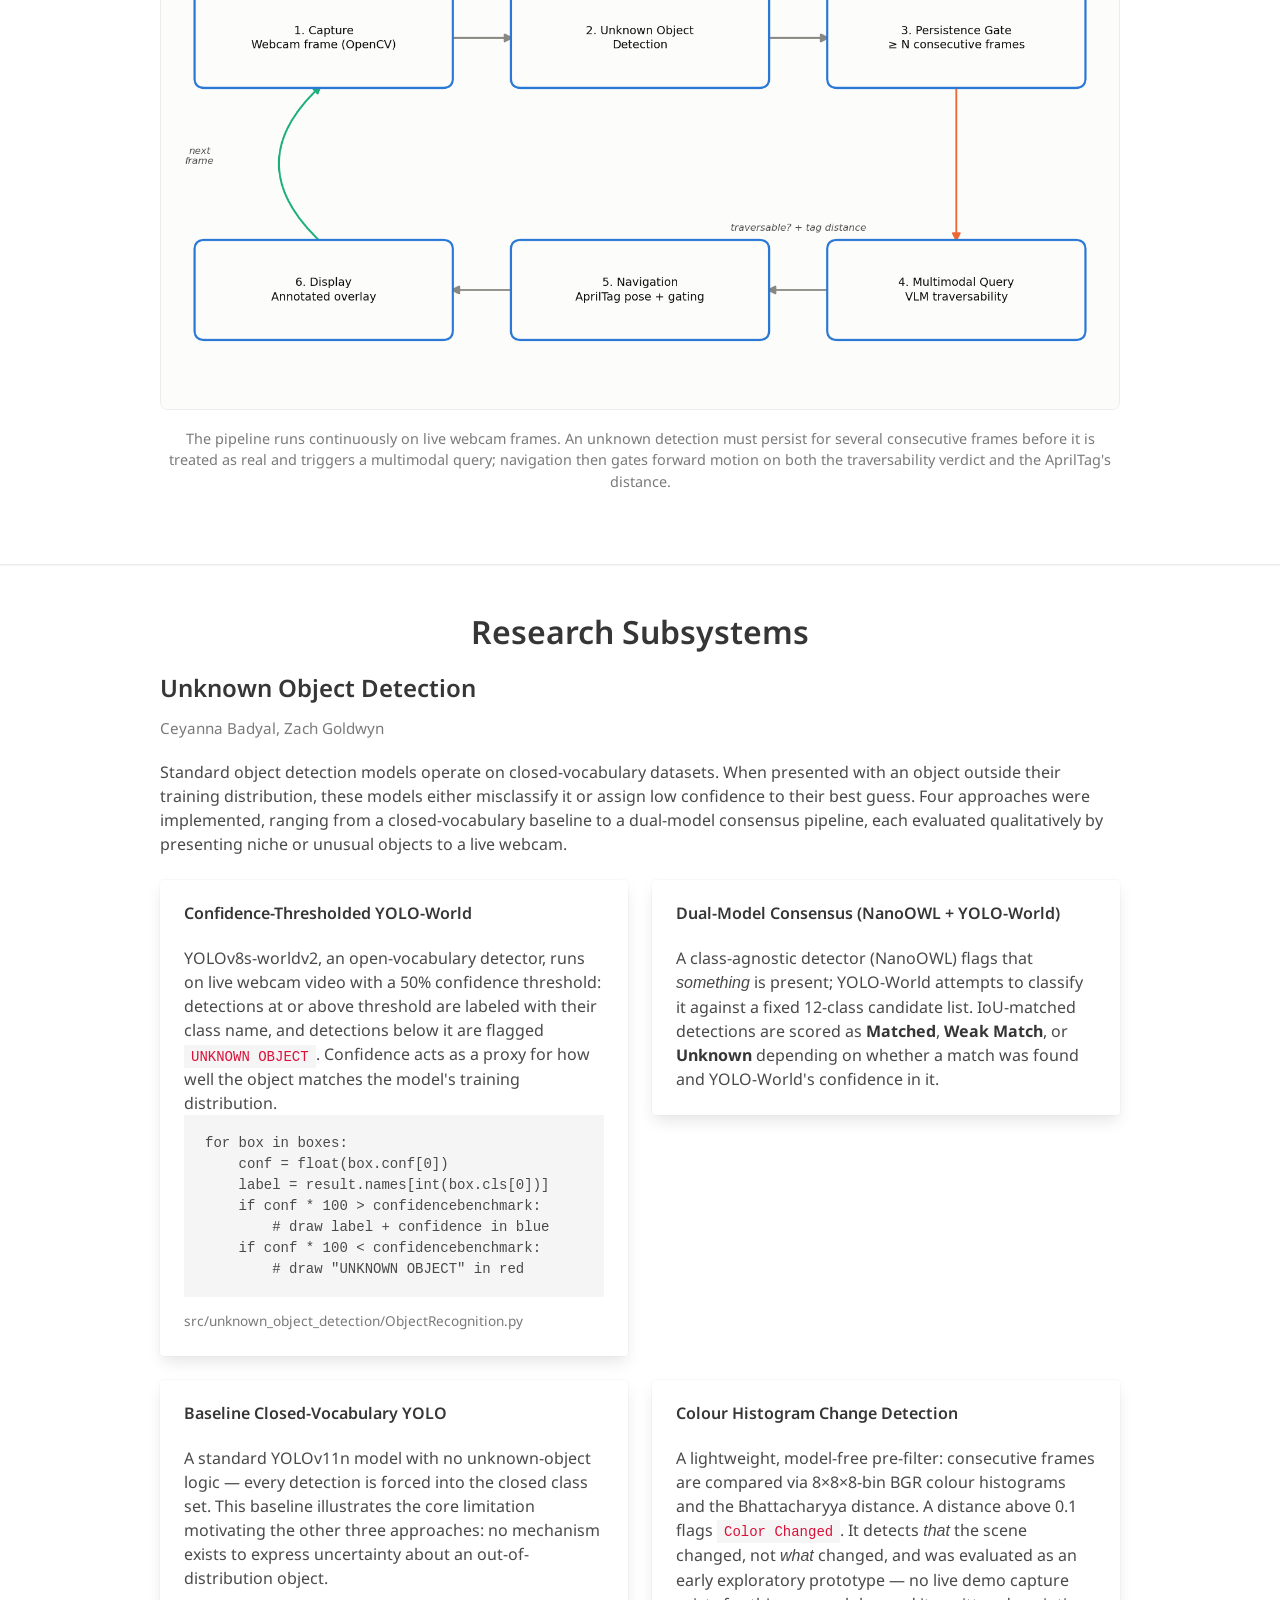
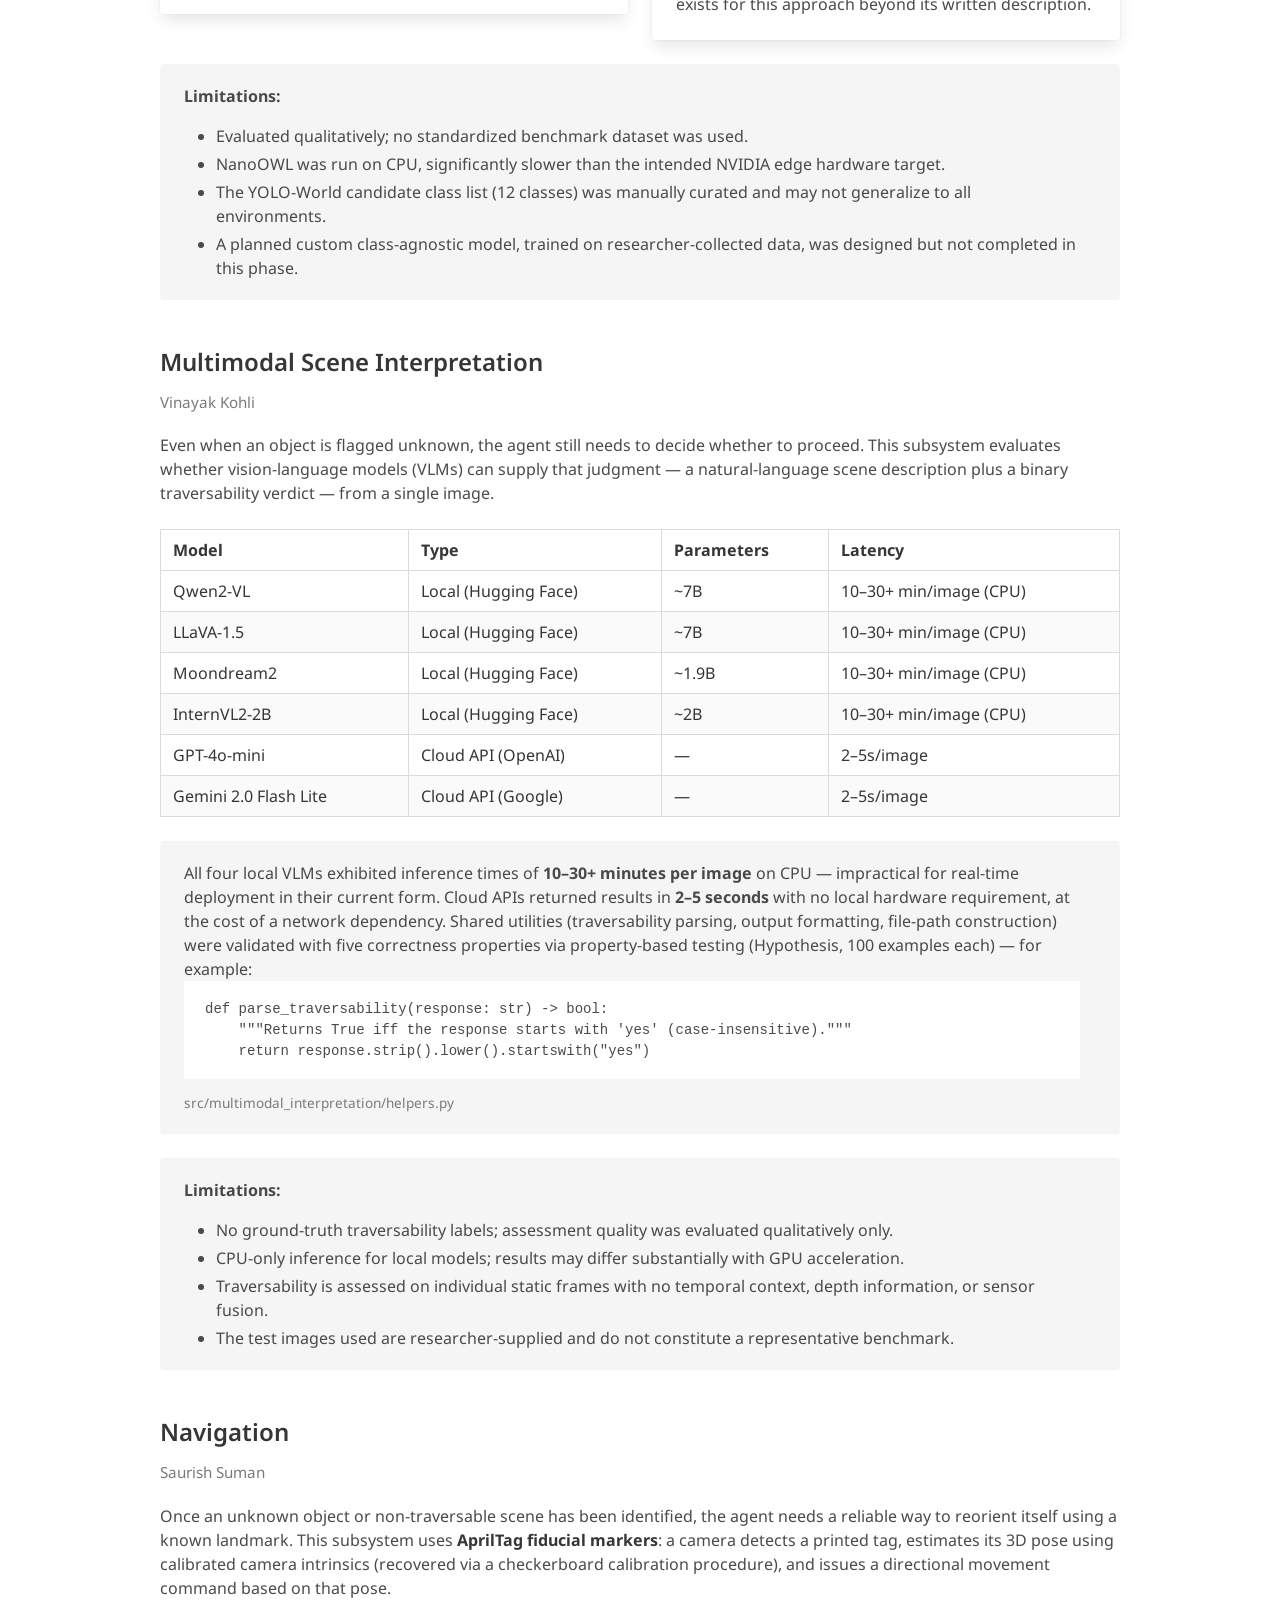
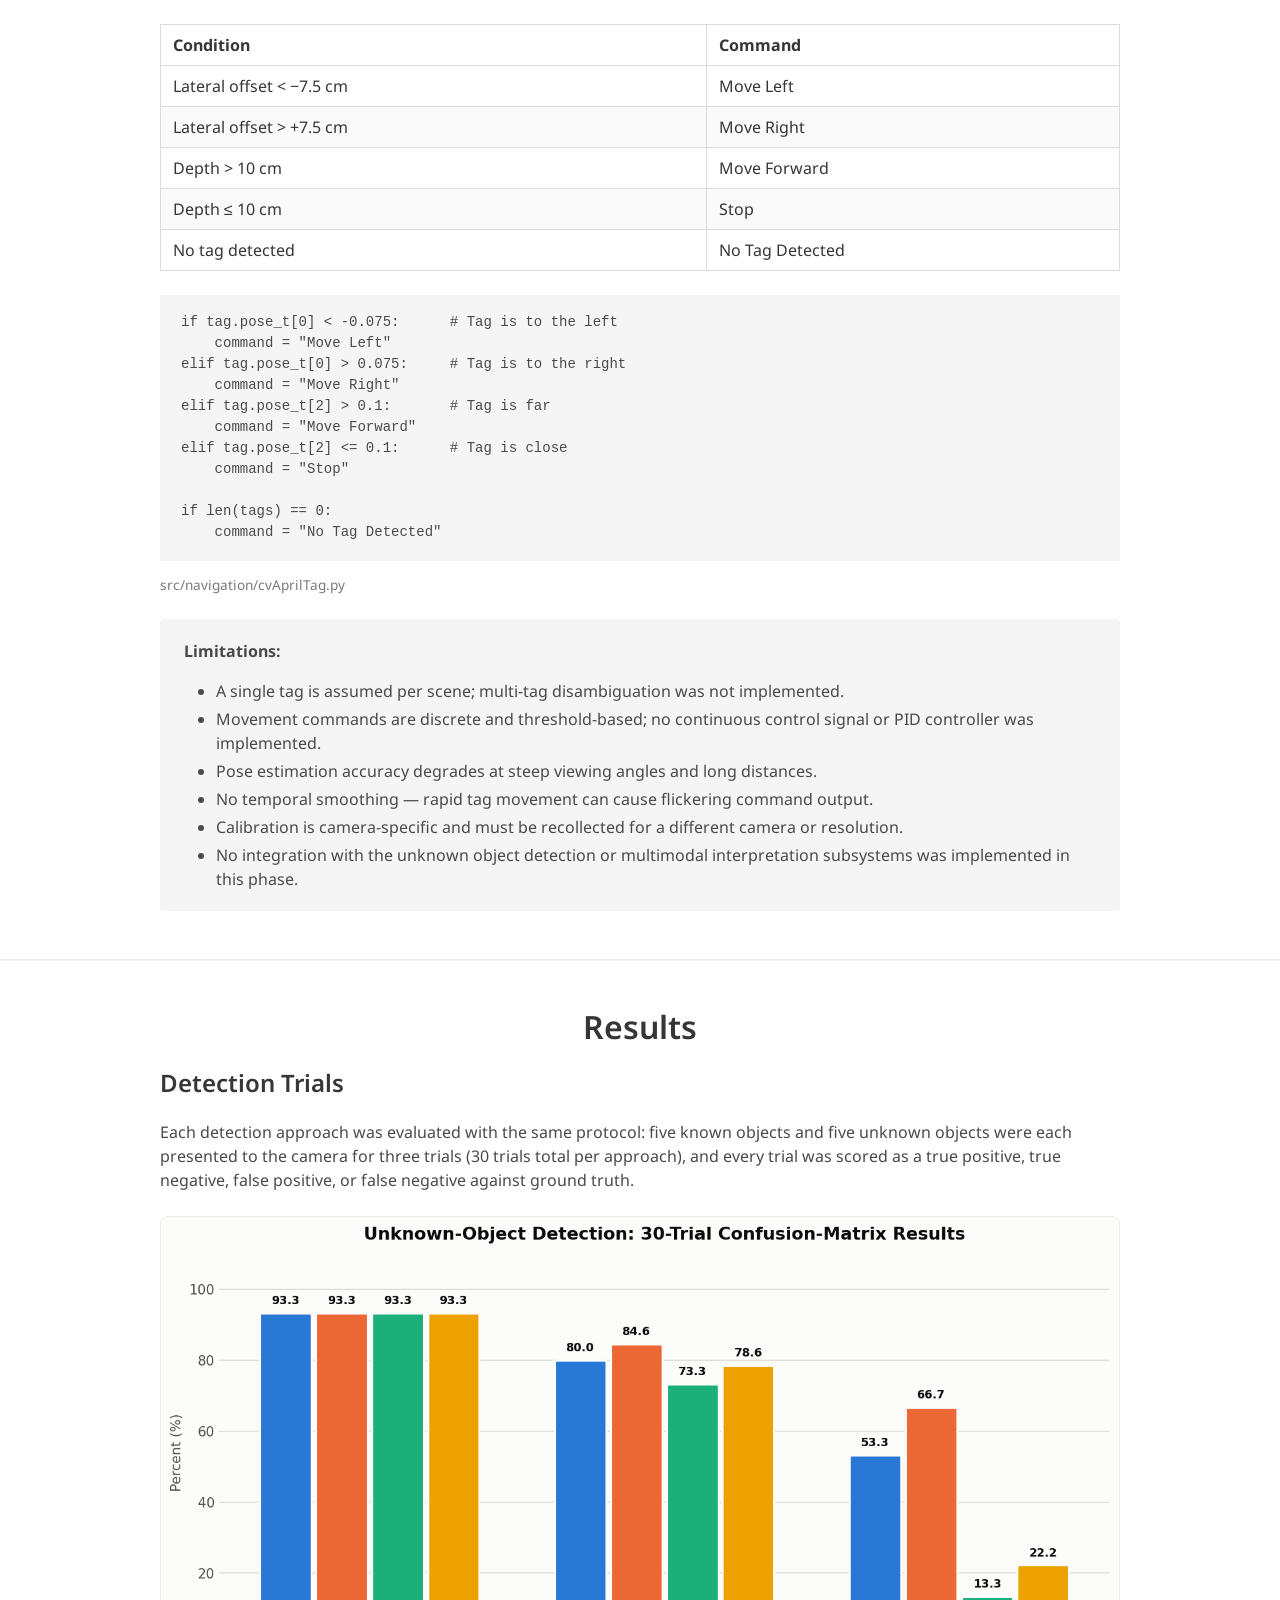
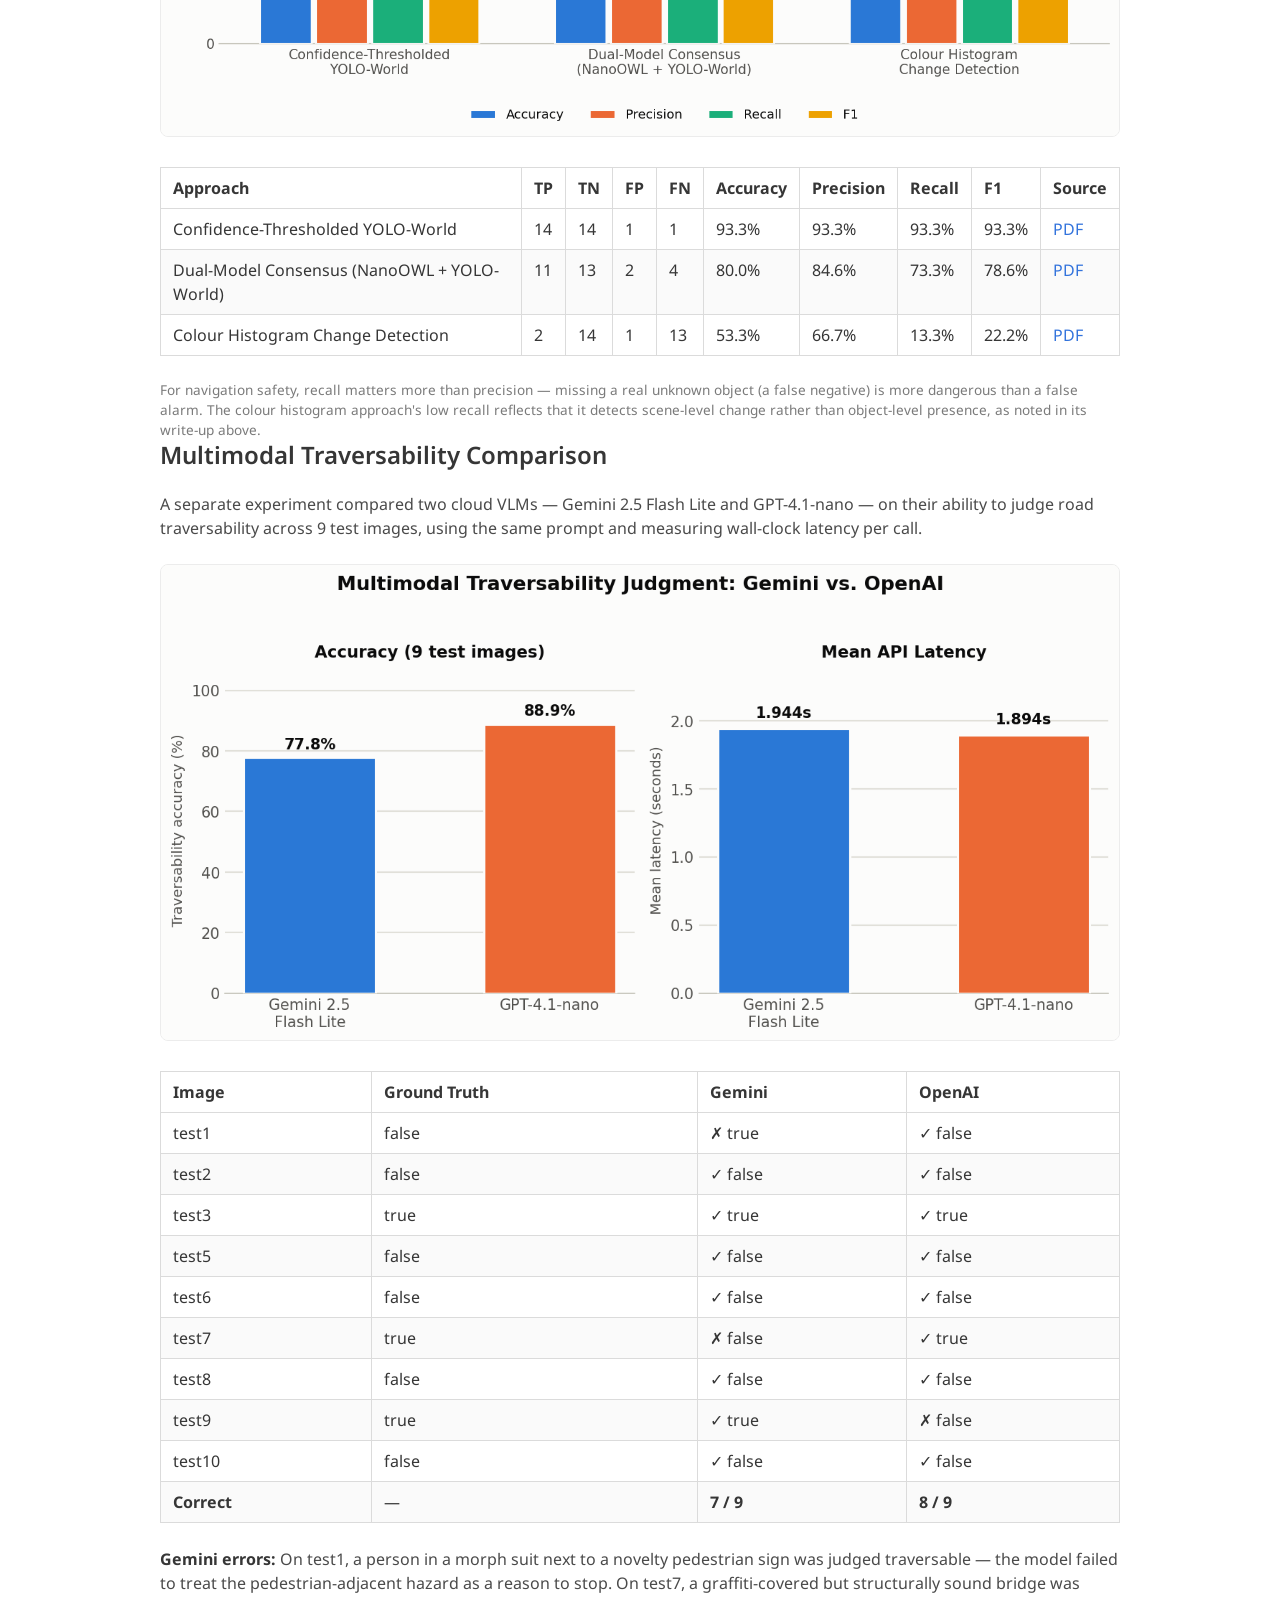
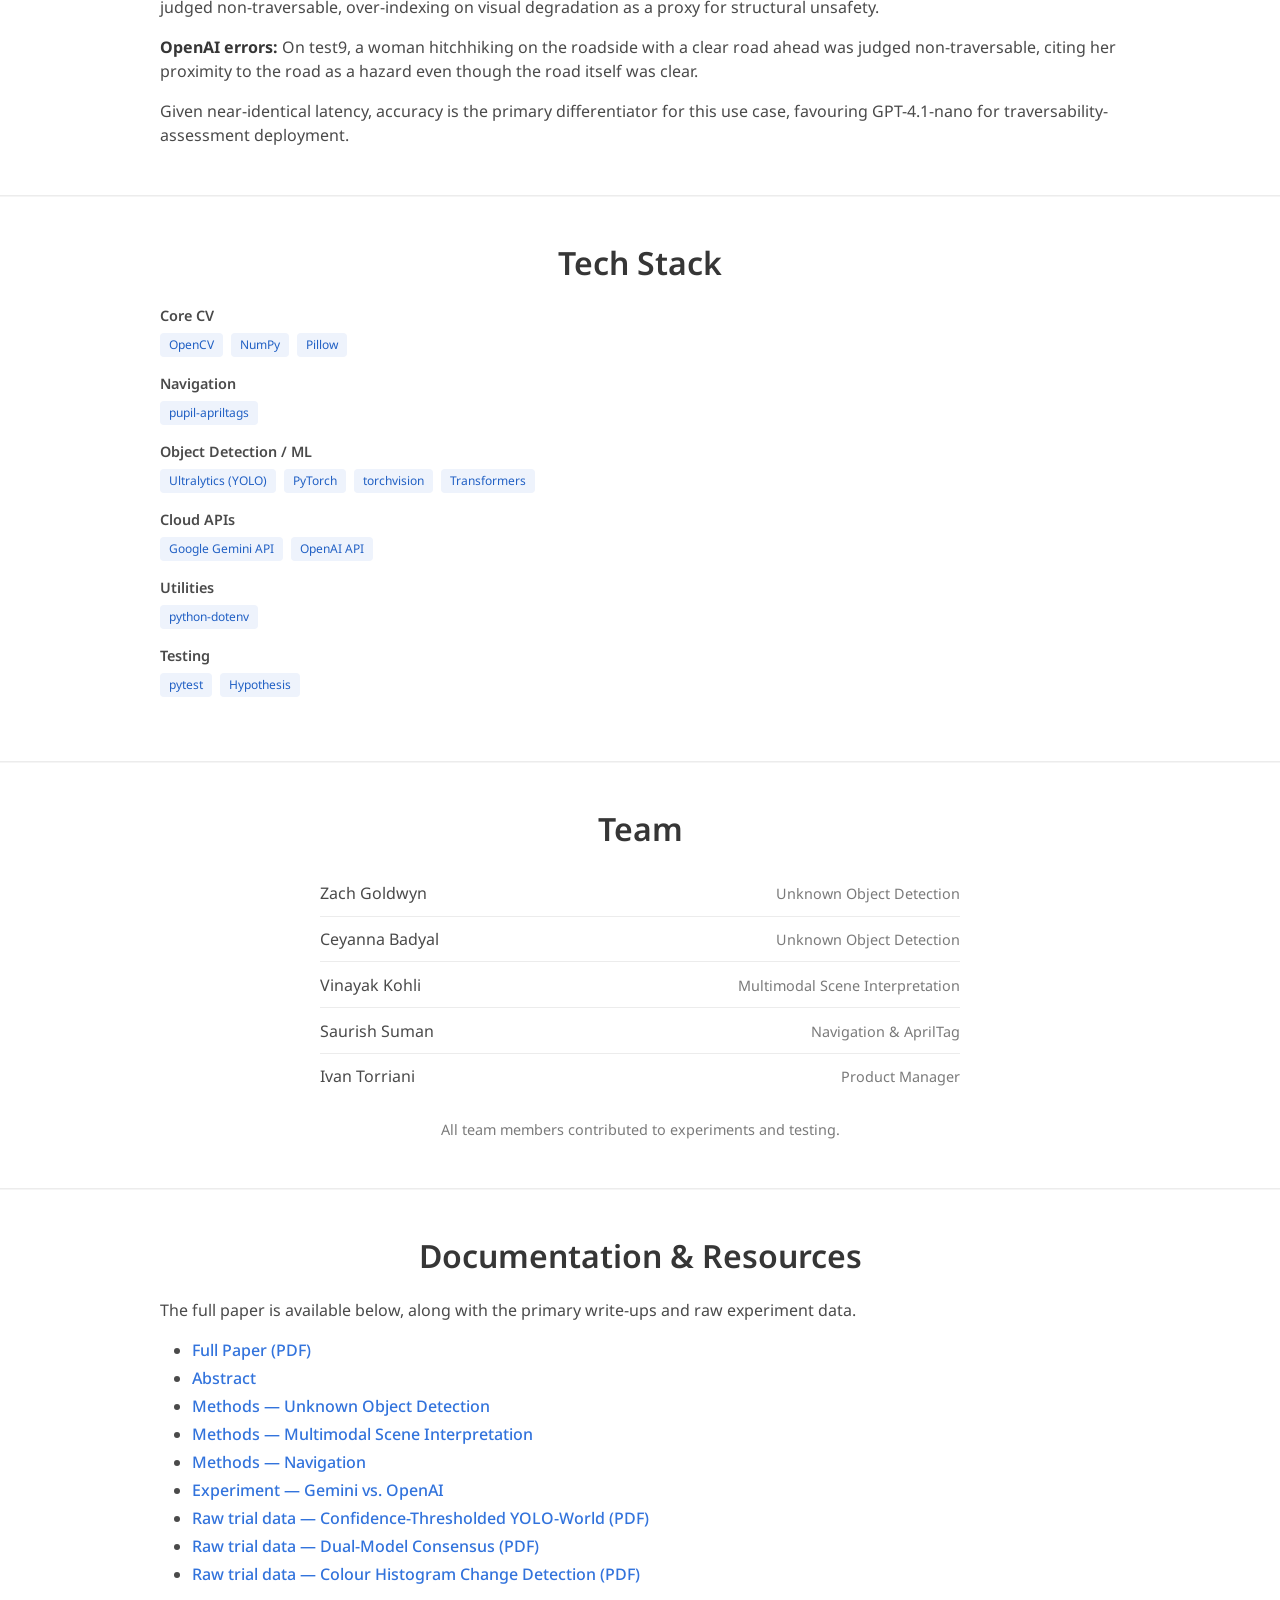
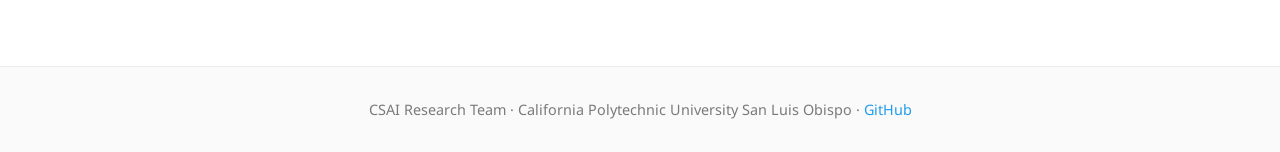
==== commit 6c844f66: "Fix author name typos and shorten paper title" ====
--- a/index.html
+++ b/index.html
@@ -3,7 +3,7 @@
 <head>
   <meta charset="utf-8">
   <meta name="viewport" content="width=device-width, initial-scale=1">
-  <title>A Multimodal Perception Pipeline for Out-of-Distribution Object Detection, Vision-Language Traversability Assessment, and Fiducial-Marker-Based Autonomous Navigation</title>
+  <title>A Multimodal Perception Pipeline for Out-of-Distribution Autonomous Navigation</title>
 
   <link href="https://fonts.googleapis.com/css?family=Google+Sans|Noto+Sans|Castoro" rel="stylesheet">
   <link rel="stylesheet" href="assets/css/bulma.min.css">
@@ -19,7 +19,7 @@
       <div class="columns is-centered">
         <div class="column has-text-centered">
           <img src="assets/images/logo.png" alt="CSAI Research Team logo" width="72" height="72" style="margin-bottom: 1rem;">
-          <h1 class="title is-1 publication-title">A Multimodal Perception Pipeline for Out-of-Distribution Object Detection, Vision-Language Traversability Assessment, and Fiducial-Marker-Based Autonomous Navigation</h1>
+          <h1 class="title is-1 publication-title">A Multimodal Perception Pipeline for Out-of-Distribution Autonomous Navigation</h1>
           <div class="is-size-5 publication-authors">
             <span class="author-block">
               <a href="https://www.linkedin.com/in/zgoldwyn/">Zach Goldwyn</a>,</span>
@@ -28,9 +28,9 @@
             <span class="author-block">
               <a href="https://www.linkedin.com/in/ceyanna-badyal/">Ceyanna Badyal</a>,</span>
             <span class="author-block">
-              <a href="https://www.linkedin.com/in/saurish-suman/">Saurish Sauman</a>,</span>
+              <a href="https://www.linkedin.com/in/saurish-suman/">Saurish Suman</a>,</span>
             <span class="author-block">
-              <a href="https://www.linkedin.com/in/vinayak-kohli/">Vinayak Kohil</a></span>
+              <a href="https://www.linkedin.com/in/vinayak-kohli/">Vinayak Kohli</a></span>
           </div>
 
           <div class="is-size-5 publication-authors">
@@ -239,7 +239,7 @@
 
     <div class="subsystem-block">
       <h3 class="title is-4">Multimodal Scene Interpretation</h3>
-      <p class="subsystem-owner">Vinayak Kohil</p>
+      <p class="subsystem-owner">Vinayak Kohli</p>
       <div class="content">
         <p>
           Even when an object is flagged unknown, the agent still needs to decide whether to
@@ -288,7 +288,7 @@
 
     <div class="subsystem-block">
       <h3 class="title is-4">Navigation</h3>
-      <p class="subsystem-owner">Saurish Sauman</p>
+      <p class="subsystem-owner">Saurish Suman</p>
       <div class="content">
         <p>
           Once an unknown object or non-traversable scene has been identified, the agent needs
@@ -508,8 +508,8 @@
     <div class="team-list">
       <div class="team-row"><span>Zach Goldwyn</span><span class="team-role">Unknown Object Detection</span></div>
       <div class="team-row"><span>Ceyanna Badyal</span><span class="team-role">Unknown Object Detection</span></div>
-      <div class="team-row"><span>Vinayak Kohil</span><span class="team-role">Multimodal Scene Interpretation</span></div>
-      <div class="team-row"><span>Saurish Sauman</span><span class="team-role">Navigation &amp; AprilTag</span></div>
+      <div class="team-row"><span>Vinayak Kohli</span><span class="team-role">Multimodal Scene Interpretation</span></div>
+      <div class="team-row"><span>Saurish Suman</span><span class="team-role">Navigation &amp; AprilTag</span></div>
       <div class="team-row"><span>Ivan Torriani</span><span class="team-role">Product Manager</span></div>
     </div>
     <p class="has-text-centered" style="color:#7a7a7a; font-size:0.9rem; margin-top:1.25rem;">
